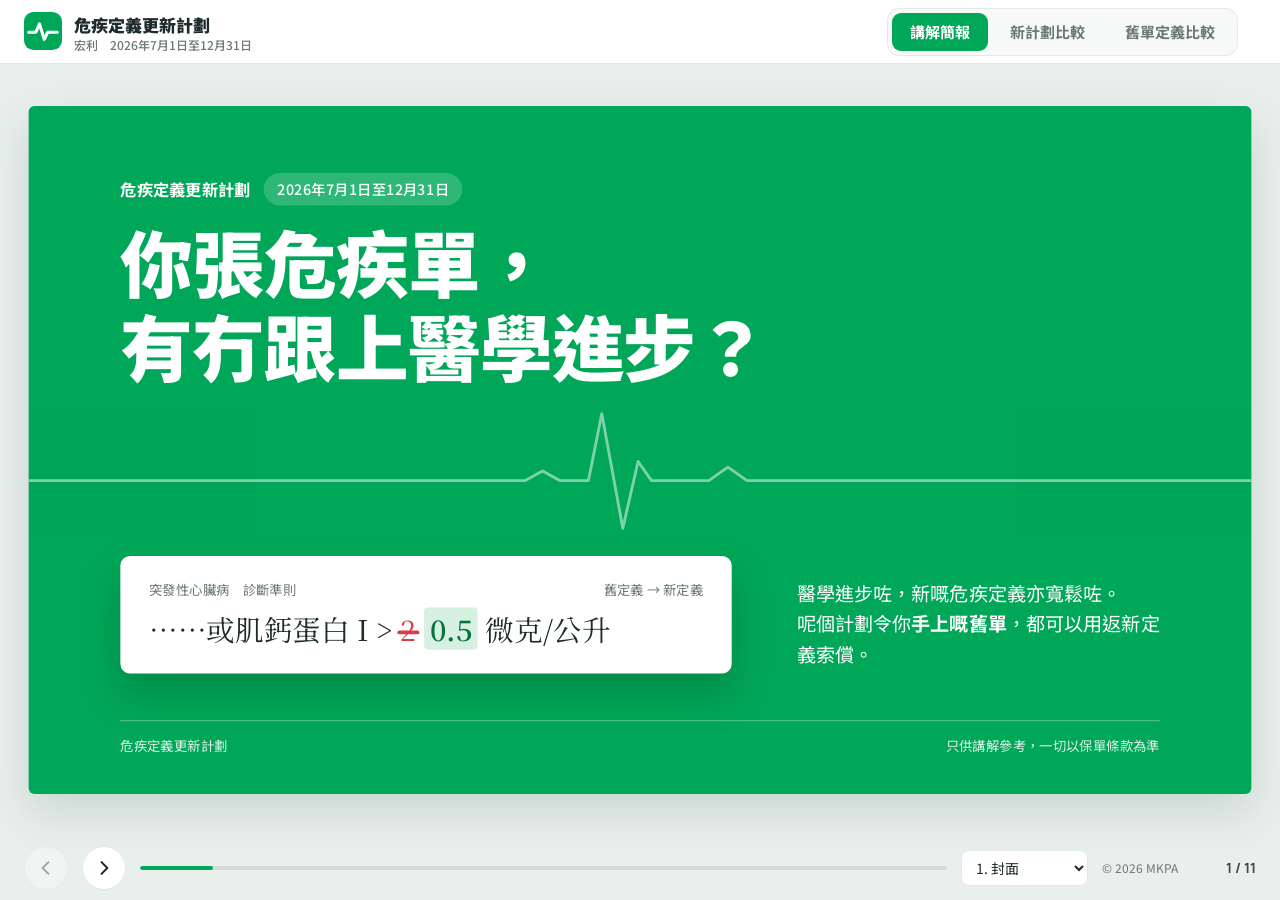
==== ci-promotion/index.html @ 14b82e64 "Add files via upload" ====
<!doctype html>
<html lang="zh-Hant-HK">
<head>
<meta charset="utf-8">
<meta name="viewport" content="width=device-width, initial-scale=1, viewport-fit=cover">
<title>危疾定義更新計劃</title>
<meta name="description" content="宏利危疾定義更新計劃：講解簡報及危疾定義對比工具">
<meta name="theme-color" content="#00A758">
<link rel="preconnect" href="https://fonts.googleapis.com">
<link rel="preconnect" href="https://fonts.gstatic.com" crossorigin>
<link href="https://fonts.googleapis.com/css2?family=Manrope:wght@500;700;800&family=Noto+Sans+TC:wght@400;500;700;900&family=Noto+Serif+TC:wght@400;600&display=swap" rel="stylesheet">
<link rel="icon" href="data:image/svg+xml,%3Csvg xmlns='http://www.w3.org/2000/svg' viewBox='0 0 32 32'%3E%3Crect width='32' height='32' rx='8' fill='%2300A758'/%3E%3Cpath d='M4 17h6l3-7 4 13 3-6h8' stroke='white' stroke-width='2.6' fill='none' stroke-linecap='round' stroke-linejoin='round'/%3E%3C/svg%3E">
<style>
:root{
  --g:#00A758;          /* Manulife green */
  --g-ink:#00753E;      /* green for small text on white (AA) */
  --g-deep:#005A30;
  --g-50:#EEF8F2; --g-100:#D6F0E1; --g-200:#AEE2C4;
  --ink:#1D2B2A; --ink-2:#3C4A49; --muted:#6B7877; --line:#E3E9E7; --surface:#F6F9F8; --white:#FFFFFF;
  --amber:#8A5B00; --amber-bg:#FFEBB5;
  --red:#D93D45; --red-bg:#FDECEC;
  --sans:"Noto Sans TC",system-ui,-apple-system,"PingFang HK","Microsoft JhengHei",sans-serif;
  --num:"Manrope","Noto Sans TC",system-ui,sans-serif;
  --serif:"Noto Serif TC","Songti TC","PMingLiU",serif;
  --bar:64px; --navh:64px;
  color-scheme:light;
}
*{box-sizing:border-box}
p,li,dd,td,th,.sm,.say,small{text-wrap:pretty}
h1,h2,h3,h4,h5,.pk-h{text-wrap:balance}
.nb{display:inline-block}
.nowrap-tail{white-space:nowrap}
html,body{margin:0;background:var(--white);color:var(--ink);font-family:var(--sans);font-size:16px;line-height:1.6;-webkit-text-size-adjust:100%}
button,select,input{font:inherit;color:inherit}
:focus-visible{outline:3px solid var(--g);outline-offset:2px}
[hidden]{display:none!important}
.num{font-family:var(--num);font-feature-settings:"tnum"}

/* ================= TOP BAR ================= */
.topbar{position:sticky;top:0;z-index:30;height:var(--bar);display:flex;align-items:center;gap:18px;padding:0 24px;background:var(--white);border-bottom:1px solid var(--line)}
.logo{display:flex;align-items:center;gap:12px;font-weight:900;font-size:17px;white-space:nowrap}
.logo svg{flex:none}
.logo small{display:block;font-weight:500;font-size:12px;color:var(--muted);line-height:1.2}
.tabs{margin-left:auto;display:flex;gap:4px;background:var(--surface);border:1px solid var(--line);border-radius:12px;padding:4px}
.tabs button{border:0;background:transparent;padding:7px 18px;border-radius:9px;cursor:pointer;font-weight:700;color:var(--muted);font-size:15px}
.tabs button[aria-selected="true"]{background:var(--g);color:#fff}
.who{font-size:13.5px;color:var(--muted);text-align:right;line-height:1.35;white-space:nowrap}
.who b{color:var(--ink);font-weight:700}

/* ================= DECK ================= */
#deck{background:#E9EFED;height:calc(100dvh - var(--bar));position:relative;overflow:hidden}
.viewport{position:absolute;left:0;right:0;top:0;bottom:var(--navh)}
.stage{position:absolute;left:50%;top:50%;width:1280px;height:720px;margin:-360px 0 0 -640px;transform:scale(var(--s,1));transform-origin:center center}
.s{position:absolute;inset:0;background:var(--white);border-radius:6px;box-shadow:0 18px 50px rgba(0,60,30,.14);overflow:hidden;opacity:0;visibility:hidden;transition:opacity .35s,visibility 0s .35s}
.s.on{opacity:1;visibility:visible;transition:opacity .35s}
.s-body{position:absolute;left:96px;right:96px;top:86px;bottom:84px}
.s::before{content:"";position:absolute;left:0;top:0;bottom:0;width:10px;background:var(--g)}
.s-sec{position:absolute;left:96px;top:44px;font-size:15px;font-weight:700;color:var(--g-ink);display:flex;align-items:center;gap:10px}
.s-sec::before{content:"";width:28px;height:3px;background:var(--g);border-radius:2px}
.s-foot{position:absolute;left:96px;right:96px;bottom:34px;display:flex;justify-content:space-between;align-items:center;font-size:13px;color:var(--muted);border-top:1px solid var(--line);padding-top:14px}
.s-foot .pg{font-family:var(--num);font-weight:700;color:var(--ink)}
.s h2{font-size:46px;line-height:1.22;font-weight:900;margin:0 0 18px;letter-spacing:-.005em}
.s .lead{font-size:21px;color:var(--ink-2);margin:0 0 28px;max-width:900px;line-height:1.65}

/* cover */
.s.cover{background:var(--g);color:#fff}
.s.cover::before{display:none}
.cover .ecg{position:absolute;left:0;right:0;top:292px;width:100%;height:160px;opacity:.9}
.cover .ecg path{fill:none;stroke:rgba(255,255,255,.55);stroke-width:3;stroke-linecap:round;stroke-linejoin:round;stroke-dasharray:2400;stroke-dashoffset:2400;animation:draw 2.4s .2s ease-out forwards}
@keyframes draw{to{stroke-dashoffset:0}}
.cover .c-top{position:absolute;left:96px;top:70px;font-size:17px;font-weight:700;display:flex;gap:14px;align-items:center}
.cover .c-top span{background:rgba(255,255,255,.18);border-radius:999px;padding:5px 14px;font-weight:500;font-size:15px}
.cover h1{position:absolute;left:96px;top:118px;margin:0;font-size:76px;line-height:1.16;font-weight:900;letter-spacing:-.01em}
.cover .clause{position:absolute;left:96px;bottom:126px;width:640px;background:#fff;color:var(--ink);border-radius:10px;padding:24px 30px;box-shadow:0 20px 40px rgba(0,50,25,.25)}
.cover .clause .lbl{font-size:14px;color:var(--muted);margin-bottom:8px;display:flex;justify-content:space-between}
.cover .clause .txt{font-family:var(--serif);font-size:30px;line-height:1.5}
.cover .c-side{position:absolute;right:96px;bottom:130px;width:380px;font-size:20px;line-height:1.6}
.cover .c-foot{position:absolute;left:96px;right:96px;bottom:40px;display:flex;justify-content:space-between;font-size:14px;color:rgba(255,255,255,.85);border-top:1px solid rgba(255,255,255,.35);padding-top:14px}
del.x{text-decoration:none;position:relative;color:var(--red)}
del.x::after{content:"";position:absolute;left:-3px;right:-3px;top:55%;height:4px;background:var(--red);border-radius:2px;transform:scaleX(0);transform-origin:left;animation:strike .5s 1.6s ease-out forwards}
ins.y{text-decoration:none;color:var(--g-ink);background:var(--g-100);border-radius:4px;padding:0 6px;font-weight:600;opacity:0;animation:fade .5s 2.1s forwards}
@keyframes strike{to{transform:scaleX(1)}} @keyframes fade{to{opacity:1}}
@media (prefers-reduced-motion:reduce){.cover .ecg path{animation:none;stroke-dashoffset:0}del.x::after{animation:none;transform:scaleX(1)}ins.y{animation:none;opacity:1}.s{transition:none}}

/* timeline */
.tl{position:relative;height:250px;margin-top:20px}
.tl .axis{position:absolute;left:0;right:0;top:150px;height:4px;background:var(--line);border-radius:2px}
.tl .span{position:absolute;top:150px;height:4px;background:linear-gradient(90deg,var(--red),var(--g));border-radius:2px}
.tl .dot{position:absolute;top:144px;width:16px;height:16px;margin-left:-8px;border-radius:50%;background:#C9D3D0;border:3px solid #fff}
.tl .dot.you{background:var(--red);width:30px;height:30px;margin-left:-15px;top:137px}
.tl .dot.now{background:var(--g);width:30px;height:30px;margin-left:-15px;top:137px}
.tl .yr{position:absolute;top:176px;transform:translateX(-50%);font-family:var(--num);font-weight:700;color:var(--muted);font-size:15px}
.tl .flag{position:absolute;bottom:118px;transform:translateX(-50%);text-align:center;white-space:nowrap}
.tl .flag b{display:block;font-size:20px}
.tl .flag span{font-size:14px;color:var(--muted)}
.tl .flag.you b{color:var(--red)} .tl .flag.now b{color:var(--g-ink)}
.gap-badge{display:inline-flex;align-items:baseline;gap:10px;background:var(--g-50);border-radius:12px;padding:16px 24px;font-size:20px}
.gap-badge b{font-family:var(--num);font-size:44px;color:var(--g-ink);line-height:1}

/* three numbers */
.trio{display:grid;grid-template-columns:repeat(3,1fr);gap:22px;margin-top:6px}
.metric{border:1px solid var(--line);border-radius:14px;padding:24px 26px;background:#fff;display:flex;flex-direction:column}
.metric .ic{width:52px;height:52px;border-radius:12px;background:var(--g-50);display:grid;place-items:center;margin-bottom:14px}
.metric h3{margin:0 0 4px;font-size:22px}
.metric .unit{font-size:14px;color:var(--muted);margin-bottom:18px}
.metric .row{display:flex;align-items:center;justify-content:space-between;padding:10px 0;border-top:1px solid var(--line)}
.metric .row span{font-size:14px;color:var(--muted)}
.metric .row b{font-family:var(--num);font-size:34px;font-weight:800}
.metric{padding:28px 30px}.metric .row{padding:16px 0}
.metric .row.old b{color:#9AA5A3;text-decoration:line-through;text-decoration-thickness:2px}
.metric .row.new b{color:var(--g-ink)}
.metric .row.new{border-top:2px solid var(--g)}
.foot-note{font-size:14px;color:var(--muted);margin-top:16px}

/* flow */
.steps{display:grid;grid-template-columns:repeat(3,1fr);gap:0;margin-top:10px;position:relative}
.step{padding:0 30px 0 0;position:relative}
.step .n{width:56px;height:56px;border-radius:50%;background:var(--g);color:#fff;display:grid;place-items:center;font-family:var(--num);font-weight:800;font-size:24px;position:relative;z-index:1}
.steps::before{content:"";position:absolute;left:28px;right:33%;top:27px;height:3px;background:var(--g-200)}
.step h3{font-size:24px;margin:22px 0 8px}
.step p{font-size:17px;color:var(--ink-2);margin:0;line-height:1.65}
.promise{margin-top:40px;display:flex;align-items:center;gap:24px;background:var(--g-50);border-radius:14px;padding:22px 28px}
.promise .pill{background:#fff;border:2px solid var(--g);border-radius:12px;padding:10px 18px;font-weight:900;font-size:20px;text-align:center}
.promise .pill small{display:block;font-weight:500;font-size:13px;color:var(--muted)}
.promise .arr{flex:1;text-align:center;font-weight:700;color:var(--g-ink)}
.promise .arr svg{display:block;width:100%;height:16px;margin-top:4px}

/* matrix */
table.mx{border-collapse:separate;border-spacing:6px;width:100%;font-size:17px}
.mx th{font-weight:700;padding:6px 10px;vertical-align:bottom;line-height:1.35}
.mx thead th{color:var(--g-ink);text-align:center;font-size:16px}
.mx thead th:first-child{text-align:left;color:var(--muted);font-weight:500;font-size:14px}
.mx tbody th{text-align:left;background:var(--surface);border-radius:8px;padding:12px 16px;font-weight:500}
.mx td{border-radius:8px;background:var(--surface);text-align:center;height:50px}
.mx td.y{background:var(--g)} .mx td.y svg{display:block;margin:auto}
.mx tr.me tbody th, .mx tr.me th{background:#fff;outline:3px solid var(--ink);font-weight:900}
.mx .me-tag{display:block;font-size:12.5px;color:var(--red);font-weight:700}

/* case */
.case{display:grid;grid-template-columns:1fr 1fr;gap:22px}
.policy{border:1px solid var(--line);border-radius:12px;overflow:hidden}
.policy .ph{display:flex;justify-content:space-between;align-items:center;padding:12px 20px;background:var(--surface);font-weight:700;font-size:16px}
.policy .ph span{font-size:13px;font-weight:500;color:var(--muted)}
.policy.new .ph{background:var(--g);color:#fff} .policy.new .ph span{color:rgba(255,255,255,.85)}
.policy .pb{padding:18px 20px;font-family:var(--serif);font-size:20px;line-height:1.7}
.policy .pv{display:flex;gap:14px;align-items:center;padding:14px 20px;border-top:1px solid var(--line);font-size:16.5px}
.badge{flex:none;width:38px;height:38px;border-radius:50%;display:grid;place-items:center;color:#fff;font-weight:900;font-size:19px}
.badge.y{background:var(--g)} .badge.n{background:var(--red)} .badge.e{background:#9AA5A3}
mark.o{background:var(--amber-bg);color:var(--amber);padding:0 3px;border-radius:3px}
mark.n{background:var(--g-100);color:var(--g-deep);padding:0 3px;border-radius:3px}

.yours{margin-top:16px;display:flex;gap:14px;align-items:flex-start;background:var(--g-50,#E8F6EE);border-left:5px solid var(--g);border-radius:10px;padding:12px 18px;font-size:16.5px;line-height:1.55;text-wrap:pretty}
.yours .tag{flex:none;background:var(--g);color:#fff;font-size:13px;font-weight:700;border-radius:999px;padding:3px 10px;margin-top:2px}
.yours[hidden]{display:none}
.case-you .takeaway{margin-top:14px}
.takeaway{margin-top:22px;display:flex;align-items:center;gap:28px;background:var(--g);color:#fff;border-radius:14px;padding:20px 30px}
.takeaway div>span{display:block;font-size:14px;opacity:.9}
.takeaway b{font-family:var(--num);font-size:34px;font-weight:800;line-height:1.2}
.takeaway p{margin:0 0 0 auto;font-size:17px;opacity:.95;white-space:nowrap;flex:none}
/* scenarios */
.sc{display:grid;grid-template-columns:repeat(3,1fr);gap:16px}
.sc .card{border:1px solid var(--line);border-radius:12px;padding:20px 22px;display:flex;flex-direction:column;gap:10px}
.sc .card.ok{border-color:var(--g-200);background:var(--g-50)}
.sc .card h4{margin:0;font-size:19px;line-height:1.4}
.sc .card p{margin:0;color:var(--ink-2);font-size:15.5px;line-height:1.6}
.sc .hd{display:flex;align-items:center;gap:10px}
.sc .hd small{font-weight:700;font-size:13px}
.sc .ok small{color:var(--g-ink)} .sc .no small{color:var(--red)} .sc .eq small{color:var(--muted)}

/* enh */
.enh{display:grid;grid-template-columns:1fr 1fr;gap:12px 28px}
.enh .it{display:flex;gap:16px;padding:14px 0;border-bottom:1px solid var(--line)}
.enh .it b{flex:none;width:130px;font-size:18px}
.enh .it span{color:var(--ink-2);font-size:16.5px;line-height:1.55}

/* notes */
.notes{display:grid;grid-template-columns:1fr 1fr;gap:16px}
.note-c{display:flex;gap:16px;border:1px solid var(--line);border-radius:12px;padding:26px 26px}
.note-c .k{flex:none;width:40px;height:40px;border-radius:10px;background:var(--g-50);color:var(--g-ink);display:grid;place-items:center;font-family:var(--num);font-weight:800;font-size:18px}
.note-c h4{margin:0 0 6px;font-size:21px}
.note-c p{margin:0;color:var(--ink-2);font-size:16.5px}

/* plan slide */
.plan-g{display:grid;grid-template-columns:1.25fr 1fr;gap:26px}
.pair{display:flex;align-items:stretch;gap:14px;margin-bottom:18px}
.pair .pc{flex:1;border:1px solid var(--line);border-radius:12px;padding:16px 18px}
.pair .pc span{font-size:13px;color:var(--muted);display:block}
.pair .pc b{font-size:19px;line-height:1.35;display:block;margin-top:2px}
.pair .pc.new{border:2px solid var(--g);background:var(--g-50)}
.pair .ar{align-self:center;color:var(--g)}
.hl-list{margin:0;padding:0;list-style:none;display:grid;gap:10px}
.hl-list li{display:flex;gap:12px;align-items:baseline;font-size:17px}
.hl-list li::before{content:"";flex:none;width:8px;height:8px;border-radius:50%;background:var(--g);transform:translateY(-3px)}
.money{background:var(--g);color:#fff;border-radius:14px;padding:24px 26px}
.money .big{font-family:var(--num);font-size:52px;font-weight:800;line-height:1.05}
.money .lbl{font-size:15px;opacity:.9}
.money .rows{margin-top:16px;display:grid;gap:8px;font-size:15.5px}
.money .rows div{display:flex;justify-content:space-between;border-top:1px solid rgba(255,255,255,.3);padding-top:8px}
.money .rows b{font-family:var(--num)}
.money.empty{background:var(--surface);color:var(--muted);display:grid;place-items:center;text-align:center;font-size:16px}
.dl{display:flex;gap:14px;margin-top:20px}
.dl div{flex:1;border:1px solid var(--line);border-radius:12px;padding:12px 16px}
.dl b{display:block;font-family:var(--num);font-size:22px}
.dl span{font-size:13.5px;color:var(--muted)}


/* ---------- phone: slides become scrolling pages ---------- */
#deck.mob .viewport{overflow-y:auto;-webkit-overflow-scrolling:touch;background:#fff}
#deck.mob .stage{position:static;width:auto;height:auto;margin:0;transform:none}
#deck.mob .s{position:relative;display:none;border-radius:0;box-shadow:none;opacity:1;visibility:visible;overflow:visible;min-height:100%}
#deck.mob .s.on{display:block}
#deck.mob .s::before{width:6px}
#deck.mob .s-sec{position:static;padding:22px 20px 0 26px;font-size:13.5px}
#deck.mob .s-body{position:static;padding:12px 20px 18px 26px}
#deck.mob .s-foot{position:static;margin:0 20px 0 26px;padding:12px 0 20px;flex-wrap:wrap;gap:6px}
#deck.mob .s h2,#deck.mob .s h2[style]{font-size:26px!important;line-height:1.3;margin-bottom:12px!important}
#deck.mob .s .lead{font-size:16px!important;margin-bottom:16px}
#deck.mob .trio,#deck.mob .steps,#deck.mob .case,#deck.mob .sc,#deck.mob .enh,#deck.mob .notes,#deck.mob .plan-g{grid-template-columns:1fr;gap:12px}
#deck.mob .steps::before{display:none}
#deck.mob .step{padding:0}
#deck.mob .step h3{font-size:19px;margin:10px 0 4px}
#deck.mob .step p,#deck.mob .metric .unit{font-size:15px}
#deck.mob .metric{padding:18px}
#deck.mob .metric .row{padding:10px 0}
#deck.mob .metric .row b{font-size:24px}
#deck.mob .promise{flex-direction:column;gap:10px;padding:16px;margin-top:18px}
#deck.mob .promise .arr{width:100%}
#deck.mob table.mx{font-size:12.5px;border-spacing:3px}
#deck.mob .mx tbody th{padding:8px}
#deck.mob .mx td{height:38px}
#deck.mob .policy .pb{font-size:17px}
#deck.mob .takeaway{flex-wrap:wrap;gap:12px;padding:16px 18px}
#deck.mob .takeaway b{font-size:24px}
#deck.mob .takeaway p{margin:0;width:100%}
#deck.mob .yours{flex-direction:column;gap:8px;padding:12px 16px;font-size:15.5px}
#deck.mob .yours .tag{align-self:flex-start}
#deck.mob .sc .card{padding:16px}
#deck.mob .enh .it b{width:104px;font-size:16px}
#deck.mob .note-c{padding:16px}
#deck.mob .tl{height:210px;margin-top:6px}
#deck.mob .tl .axis,#deck.mob .tl .span{top:120px}
#deck.mob .tl .dot{top:114px}#deck.mob .tl .dot.you,#deck.mob .tl .dot.now{top:107px}
#deck.mob .tl .yr{top:146px;font-size:11px}
#deck.mob .tl .flag{bottom:112px}#deck.mob .tl .flag b{font-size:14px}#deck.mob .tl .flag span{font-size:11px}
#deck.mob .gap-badge{font-size:16px;padding:12px 16px}#deck.mob .gap-badge b{font-size:32px}
#deck.mob .pair{flex-direction:column}#deck.mob .pair .ar{transform:rotate(90deg);align-self:center}
#deck.mob .money .big{font-size:40px}
#deck.mob .dl{flex-direction:column}
#deck.mob .s.cover{min-height:calc(100dvh - var(--bar) - var(--navh));padding:28px 22px 24px;display:none}
#deck.mob .s.cover.on{display:flex;flex-direction:column;gap:18px}
#deck.mob .cover .c-top,#deck.mob .cover h1,#deck.mob .cover .clause,#deck.mob .cover .c-side,#deck.mob .cover .c-foot{position:static;width:auto}
#deck.mob .cover .c-top{flex-wrap:wrap;font-size:15px}
#deck.mob .cover h1{font-size:38px}
#deck.mob .cover .ecg{position:relative;top:auto;height:70px;order:3}
#deck.mob .cover .clause{order:4;padding:18px}
#deck.mob .cover .clause .txt{font-size:22px}
#deck.mob .cover .c-side{order:5;font-size:16.5px}
#deck.mob .cover .c-foot{order:6;flex-direction:column;gap:4px;font-size:12.5px}

.tag.std{background:#1F4E8C;color:#fff}
.stdlist{display:grid;gap:10px}
.stdlist .sr{display:grid;grid-template-columns:120px 1fr;gap:14px;align-items:center;border-top:1px solid var(--line);padding-top:10px}
.stdlist .sv{display:grid;grid-template-columns:1fr 1fr;gap:10px}
.stdlist .so,.stdlist .sn{border-radius:10px;padding:8px 12px;font-size:14.5px;line-height:1.5}
.stdlist .so{background:var(--surface);color:var(--ink-2)}
.stdlist .sn{background:var(--g-50);color:var(--g-deep);font-weight:700}
.stdlist small{display:block;font-size:12px;color:var(--muted);font-weight:500}
.dbox .say.std{background:#EAF0F8}
@media (max-width:640px){.stdlist .sr{grid-template-columns:1fr}.stdlist .sv{grid-template-columns:1fr}}
/* slide: industry standard */
.ind{display:grid;grid-template-columns:360px 1fr;gap:26px}
.ind .qa{border-radius:14px;padding:20px 22px;background:var(--surface)}
.ind .qa + .qa{margin-top:14px}
.ind .qa .n{display:inline-grid;place-items:center;width:30px;height:30px;border-radius:50%;background:var(--g);color:#fff;font-family:var(--num);font-weight:800;margin-bottom:8px}
.ind .qa h3{margin:0 0 6px;font-size:20px;line-height:1.35}
.ind .qa p{margin:0;font-size:15.5px;color:var(--ink-2);line-height:1.6}
.ind .flow3{display:grid;gap:6px;margin-top:10px;font-size:14.5px}
.ind .flow3 div{display:flex;justify-content:space-between;background:#fff;border-radius:8px;padding:7px 12px}
.ind .flow3 b.fy{color:var(--g-ink)} .ind .flow3 b.fn{color:var(--red)}
table.stdt{width:100%;border-collapse:separate;border-spacing:0;font-size:16px;border:1px solid var(--line);border-radius:12px;overflow:hidden}
.stdt th,.stdt td{padding:10px 14px;text-align:left;border-bottom:1px solid var(--line);vertical-align:top;line-height:1.45}
.stdt thead th{background:var(--surface);font-size:13.5px;color:var(--muted)}
.stdt thead th:last-child{background:var(--g);color:#fff}
.stdt td:first-child{font-weight:900;width:100px}
.stdt td:nth-child(2){color:var(--ink-2)}
.stdt td:last-child{background:var(--g-50);color:var(--g-deep);font-weight:700}
.stdt tr:last-child td{border-bottom:0}
#deck.mob .ind{grid-template-columns:1fr;gap:14px}
#deck.mob table.stdt{font-size:13.5px}
#deck.mob .stdt th,#deck.mob .stdt td{padding:8px 9px}
#deck.mob .stdt td:first-child{width:auto}
.stdlist .sr{grid-template-columns:120px 1fr}
.xl{grid-column:1/-1;margin-top:2px}
.xl summary{cursor:pointer;font-size:14px;font-weight:700;color:var(--g-ink);padding:4px 0}
.xlc{display:grid;grid-template-columns:1fr 1fr;gap:12px;margin-top:8px}
.xlc > div{background:var(--surface);border-radius:10px;padding:12px 14px}
.xlc > div.mine{background:var(--g-50)}
.xlc h5{margin:0 0 6px;font-size:14px}
.xlc ol{margin:0;padding-left:20px;font-size:14px;line-height:1.6;color:var(--ink-2)}
.xln{font-size:13.5px;color:var(--ink-2);background:#FFF8E6;border-radius:8px;padding:8px 12px;margin:10px 0 0}
@media (max-width:640px){.xlc{grid-template-columns:1fr}}
/* modal */
.modal{position:fixed;inset:0;z-index:80;background:rgba(15,30,25,.45);display:grid;place-items:center;padding:16px}
.modal .mbox{background:#fff;border-radius:16px;max-width:860px;width:100%;max-height:86dvh;overflow:auto;padding:22px 24px;position:relative}
.modal .mx-close{position:absolute;right:14px;top:12px;width:40px;height:40px;border-radius:50%;border:1px solid var(--line);background:#fff;font-size:20px;cursor:pointer}
.modal h3{margin:0 40px 12px 0;font-size:20px}
.stdt .more{display:inline-block;margin-top:4px;border:0;background:none;color:var(--g-ink);font-weight:700;font-size:13px;padding:0;cursor:pointer;text-decoration:underline}
/* pick slide */
#pickBody .hl-list{gap:8px}#pickBody .hl-list li{font-size:16px}
#pickBody .pair{margin-bottom:14px}
.pk-dl{margin-top:14px;font-size:13.5px;opacity:.95;border-top:1px solid rgba(255,255,255,.3);padding-top:10px}
#sOld{max-width:200px}
#deck.mob #sOld{max-width:none}
.pk-h{font-size:34px!important;margin:0 0 12px!important}
.pk-ctl{display:flex;flex-wrap:wrap;gap:10px 14px;align-items:center;margin-bottom:14px;font-size:14px;color:var(--ink-2)}
.pk-ctl .pk-term{display:flex;align-items:center;gap:6px;margin-left:8px;white-space:nowrap}
.pk-sum{white-space:nowrap}
.pk-ctl label{display:flex;align-items:center;gap:8px;font-weight:700;white-space:nowrap}
#deck.mob .pk-ctl label:first-child{width:100%}
#deck.mob #sOld{flex:1;min-width:0;width:100%}
.pk-ctl select,.pk-ctl input{height:38px;border:1px solid #CFD8D5;border-radius:9px;padding:0 10px;background:#fff;font-size:15px;font-weight:500}
.pk-ctl input{width:64px}
.pk-sum{display:flex;align-items:center;gap:6px;font-weight:700}
.pk-sum button{border:1px solid #CFD8D5;background:#fff;border-radius:999px;padding:5px 12px;font-weight:700;font-family:var(--num);cursor:pointer;color:var(--ink-2)}
.pk-sum button.on{background:var(--g);border-color:var(--g);color:#fff}
.pk-grid{display:grid;grid-template-columns:repeat(3,1fr);gap:14px}
.pk-card{display:flex;flex-direction:column;align-items:flex-start;gap:6px;text-align:left;background:#fff;border:1px solid var(--line);border-radius:14px;padding:16px 18px;cursor:pointer;font:inherit;color:inherit;transition:border-color .15s,box-shadow .15s}
.pk-card:hover,.pk-card:focus-visible{border-color:var(--g);box-shadow:0 6px 18px rgba(0,90,48,.1)}
.pk-name{font-weight:900;font-size:18px;line-height:1.3}
.pk-prem{font-family:var(--num);font-weight:800;font-size:26px;color:var(--g-ink)}
.pk-prem small{font-family:var(--sans);font-size:13px;font-weight:500;color:var(--muted)}
.pk-up{font-size:13px;font-weight:700;color:var(--g-ink);background:var(--g-50);border-radius:999px;padding:2px 10px}
.pk-tags{display:flex;flex-wrap:wrap;gap:6px;margin-top:2px}
.pk-tags i{font-style:normal;font-size:13px;background:var(--surface);border-radius:6px;padding:2px 8px;color:var(--ink-2)}
.pk-tip{font-size:14px;color:var(--muted);margin:12px 0 0}
.pk-top{margin-bottom:6px}
.pk-back{border:0;background:none;color:var(--g-ink);font-weight:700;font-size:15px;cursor:pointer;padding:0}
.pk-btns{display:grid;grid-template-columns:1fr 1fr;gap:8px;margin-top:16px}
.pk-go{height:42px;border-radius:10px;border:1px solid rgba(255,255,255,.7);background:rgba(255,255,255,.12);color:#fff;font-weight:700;cursor:pointer}
.pk-go:hover{background:rgba(255,255,255,.22)}
#deck.mob .pk-grid{grid-template-columns:1fr}
#deck.mob .pk-sum{gap:4px}#deck.mob .pk-sum button{padding:4px 8px;font-size:13px}#deck.mob .pk-ctl .pk-term{margin-left:2px}#deck.mob #sTerm{width:78px;padding:0 4px}#deck.mob .pk-ctl{gap:8px 10px}
#deck.mob .pk-h{font-size:24px!important}
.pk-switch{display:flex;flex-wrap:wrap;gap:6px;align-items:center;margin:-4px 0 14px;font-size:13.5px;color:var(--ink-2);font-weight:700}
.pk-switch button{border:1px solid #CFD8D5;background:#fff;border-radius:999px;padding:5px 12px;font-weight:700;font-size:13.5px;cursor:pointer;color:var(--ink-2)}
.pk-switch button.on{background:var(--g);border-color:var(--g);color:#fff}
.pk-switch .pk-all{border-style:dashed;color:var(--g-ink)}
.most{display:inline-block;font-size:12px;font-weight:700;color:var(--g-ink);margin:0 0 6px 6px}
.ph-pick.on{background:var(--g);color:#fff}
.ph-link{display:block;margin:6px auto 0;border:0;background:none;color:var(--g-ink);font-weight:700;font-size:13px;cursor:pointer;white-space:nowrap}
.ph-pick{white-space:nowrap}
/* deck nav */
.dnav{position:absolute;left:0;right:0;bottom:0;height:var(--navh);display:flex;align-items:center;gap:14px;padding:0 24px calc(env(safe-area-inset-bottom));}
.dnav .nb{width:44px;height:44px;border-radius:50%;border:1px solid var(--line);background:#fff;cursor:pointer;display:grid;place-items:center}
.dnav .nb:disabled{opacity:.35;cursor:default}
.prog{flex:1;height:4px;background:#D3DCD9;border-radius:2px;position:relative;overflow:hidden}
.prog i{position:absolute;left:0;top:0;bottom:0;background:var(--g);border-radius:2px;transition:width .3s}
.dnav .ct{font-family:var(--num);font-weight:700;font-size:14px;color:var(--ink-2);min-width:64px;text-align:right}
.dnav select{border:1px solid var(--line);border-radius:8px;padding:6px 10px;background:#fff;font-size:14px;max-width:180px}

/* ================= PLANS ================= */
#plans .wrap{max-width:1320px}
#plans{background:var(--surface);min-height:calc(100dvh - var(--bar))}
.pin{display:grid;grid-template-columns:1.4fr .6fr .7fr .8fr 2.2fr;gap:14px;align-items:end}
.pin label,.f label{white-space:nowrap}
.chipset{display:flex;gap:6px;margin-top:8px;flex-wrap:wrap}
.chipset button{border:1px solid #CFD8D5;background:#fff;border-radius:999px;padding:4px 12px;font-size:13.5px;cursor:pointer;font-family:var(--num);font-weight:700;color:var(--ink-2)}
.chipset button.on{background:var(--g);border-color:var(--g);color:#fff}
.excl{display:flex;flex-wrap:wrap;gap:8px;margin:0 0 14px;font-size:14px;color:var(--ink-2)}
.excl span{background:#fff;border:1px dashed #C5CFCC;border-radius:10px;padding:6px 12px}
.excl b{color:var(--ink)}
.cmp-wrap{border-radius:16px;border:1px solid var(--line);background:#fff;overflow:hidden}
table.cmp{border-collapse:separate;border-spacing:0;width:100%;table-layout:fixed}
.cmp th,.cmp td{padding:12px 12px;border-bottom:1px solid var(--line);vertical-align:top;text-align:left;font-size:14.5px;line-height:1.5;overflow-wrap:anywhere}
.cmp tbody th{background:#FAFBFB;font-weight:700;color:var(--ink-2);font-size:13.5px}
.cmp thead th{background:#fff;vertical-align:bottom;border-bottom:2px solid var(--line)}
.cmp .who-cell{font-weight:900;display:block;margin-bottom:4px}
.cmp th .sm,.cmp td .sm{display:block;font-size:12.5px;color:var(--muted);font-weight:400}
.ph-name{font-size:16px;font-weight:900;line-height:1.35;margin-bottom:6px}
.ph-up{display:inline-block;font-size:12px;font-weight:700;color:var(--g-ink);background:var(--g-50);border-radius:999px;padding:2px 9px;margin-bottom:10px;line-height:1.4}
.ph-up.zero{color:var(--muted);background:var(--surface)}
.ph-prem{font-family:var(--num);font-size:24px;font-weight:800;line-height:1.1;color:var(--ink)}
.ph-prem small{display:block;font-family:var(--sans);font-size:12px;font-weight:500;color:var(--muted);margin-top:4px}
.ph-pick{margin-top:12px;min-height:40px;border-radius:9px;border:1px solid var(--g);background:#fff;color:var(--g-ink);font-weight:700;padding:0 10px;cursor:pointer;width:100%}
.ph-pick:hover{background:var(--g-50)}
th.best-col,td.best-col{background:var(--g-50)}
.cmp thead th.best-col{background:var(--g-50);box-shadow:inset 0 4px 0 var(--g)}
.crown{display:inline-block;background:var(--g);color:#fff;border-radius:999px;font-size:12px;font-weight:700;padding:2px 10px;margin-bottom:8px}
.cmp td .v{font-weight:700}
.thumb{display:inline-block;margin-left:5px;font-size:16px;line-height:1;vertical-align:-1px}
.cmp tr.grp th,.cmp tr.grp td{background:var(--surface);font-size:12.5px;font-weight:700;color:var(--muted);padding:7px 12px}
.cmp ul,.pcard ul{margin:0;padding-left:16px}
.cmp ul li,.pcard ul li{margin:2px 0}
.legend2{display:flex;gap:18px;flex-wrap:wrap;font-size:13.5px;color:var(--ink-2);margin:14px 2px 0}
.pick-row{display:flex;flex-wrap:wrap;gap:8px;align-items:center;margin:0 0 14px;font-size:14px;color:var(--ink-2)}
.pchip{display:inline-flex;align-items:center;gap:6px;border:1px solid #CFD8D5;background:#fff;border-radius:999px;padding:6px 12px;cursor:pointer;font-weight:700;font-size:14px;color:var(--muted)}
.pchip.on{border-color:var(--g);color:var(--g-ink);background:var(--g-50)}
.pchip input{width:16px;height:16px;accent-color:var(--g);margin:0}
.rank .rk{display:flex;justify-content:space-between;align-items:center;gap:12px;padding:12px 4px;border-top:1px solid var(--line);text-decoration:none;color:inherit}
.rank .rk.best{background:var(--g-50);border-radius:10px;padding:12px 10px}
.rank .rn{font-weight:700;font-size:15.5px;line-height:1.35}
.rank .rn small,.rank .rp small{display:block;font-weight:500;font-size:12.5px;color:var(--muted)}
.rank .rp{text-align:right;font-family:var(--num);font-weight:800;font-size:20px;white-space:nowrap}
.pcards{display:grid;grid-template-columns:1fr 1fr;gap:14px}
.pcard{background:#fff;border:1px solid var(--line);border-radius:16px;padding:18px;scroll-margin-top:calc(var(--bar) + 12px)}
.pcard.best{border:2px solid var(--g)}
.pcard .pc-head{border-bottom:1px solid var(--line);padding-bottom:12px;margin-bottom:6px}
.pcard dl{margin:0}
.pcard dl > div{display:grid;grid-template-columns:96px 1fr;gap:10px;padding:8px 0;border-bottom:1px solid var(--surface)}
.pcard dt{font-size:13px;color:var(--muted);font-weight:700}
.pcard dd{margin:0;font-size:14.5px;line-height:1.45}
.pcard dd small{display:block;color:var(--muted);font-size:12.5px}
@media (max-width:920px){.pin .f-sum{grid-column:span 2}}
@media (max-width:640px){#pCur{max-width:70px!important;padding:0 6px}#pTerm{max-width:86px!important;padding:0 6px}#pSum{padding:0 8px}.f.inline{gap:6px}.pcards{grid-template-columns:1fr}.pin{grid-template-columns:1fr 1fr}.pin .f:first-child{grid-column:span 2}}
@media (max-width:920px){.pin{grid-template-columns:1fr 1fr}}

.gq{display:inline-grid;place-items:center;width:18px;height:18px;border-radius:50%;background:var(--g-100);color:var(--g-ink);font-size:12px;font-weight:900;text-decoration:none;margin-left:3px;vertical-align:1px}
.gloss dl{margin:0;display:grid;grid-template-columns:1fr 1fr;gap:4px 28px}
.gloss dl>div{padding:12px 0;border-top:1px solid var(--line);scroll-margin-top:calc(var(--bar) + 16px)}
.gloss dl>div:target{background:var(--amber-bg);border-radius:8px;padding:12px}
.gloss dt{font-weight:900;margin-bottom:4px}
.gloss dd{margin:0;color:var(--ink-2);font-size:14.5px;line-height:1.7}
@media (max-width:760px){.gloss dl{grid-template-columns:1fr}}
.final-note{margin:14px 2px 0;font-size:15px;color:var(--ink);background:#FFF8E6;border-radius:10px;padding:10px 14px}
.site-foot{text-align:center;font-size:13px;color:var(--muted);padding:28px 16px 8px}
.tool-foot{max-width:1120px;margin:0 auto;padding-bottom:110px}
#tool .wrap{padding-bottom:0}
.dk-copy{font-size:12px;color:var(--muted);white-space:nowrap}
@media (max-width:560px){.dk-copy{display:none}}
/* ================= TOOL ================= */
#tool{background:var(--surface);min-height:calc(100dvh - var(--bar))}
.wrap{max-width:1120px;margin:0 auto;padding:32px 24px 120px}
.t-head h1{font-size:32px;font-weight:900;margin:0 0 4px}
.t-head p{margin:0 0 24px;color:var(--muted)}
.box{background:#fff;border:1px solid var(--line);border-radius:16px;padding:24px 26px;margin-bottom:20px}
.box > h2{font-size:20px;font-weight:900;margin:0 0 4px;display:flex;align-items:center;gap:10px}
.box > h2 .stepn{width:28px;height:28px;border-radius:50%;background:var(--g);color:#fff;font-family:var(--num);font-size:15px;display:grid;place-items:center}
.box > .sub{margin:0 0 18px;color:var(--muted);font-size:14.5px}
.grid3{display:grid;grid-template-columns:1.1fr 1.4fr 1.4fr;gap:18px}
.grid4{display:grid;grid-template-columns:repeat(4,1fr);gap:14px}
.f label{display:block;font-size:13.5px;font-weight:700;margin-bottom:6px;color:var(--ink-2)}
.f input,.f select{width:100%;height:46px;padding:0 12px;border:1px solid #CFD8D5;border-radius:10px;background:#fff;font-size:16px}
.f input:focus,.f select:focus{border-color:var(--g);outline:none;box-shadow:0 0 0 3px var(--g-100)}
.f .hint{font-size:12.5px;color:var(--muted);margin-top:5px}
.f.inline{display:flex;gap:8px}
.f.inline > div{flex:1;min-width:0}
.setup .f.inline > div:nth-child(1){flex:.8}.setup .f.inline > div:nth-child(3){flex:1.35}
.f select{padding-right:4px}
#pSum{flex:1;min-width:96px}
.vs-pick{display:grid;grid-template-columns:1fr 40px 1fr;gap:10px;align-items:end}
.vs-pick .ar{height:46px;display:grid;place-items:center;color:var(--g)}
.chk{display:flex;gap:8px;align-items:center;font-size:14.5px;margin-top:8px}
.chk input{width:18px;height:18px;accent-color:var(--g)}
details.more{margin-top:16px;border-top:1px dashed var(--line);padding-top:12px}
details.more summary{cursor:pointer;font-weight:700;font-size:14.5px;color:var(--g-ink)}
details.more .grid4{margin-top:12px}

.verdict{display:flex;gap:18px;align-items:flex-start;border-radius:16px;padding:24px 26px;margin-bottom:20px}
.verdict.ok{background:var(--g);color:#fff}
.verdict.no{background:#fff;border:2px solid var(--red)}
.verdict .vi{flex:none;width:48px;height:48px;border-radius:50%;background:#fff;display:grid;place-items:center}
.verdict.no .vi{background:var(--red-bg)}
.verdict h2{margin:0 0 6px;font-size:23px;font-weight:900}
.verdict p{margin:0;font-size:17px;line-height:1.7}
.verdict.ok p b{border-bottom:2px solid rgba(255,255,255,.6)}

.ov{display:grid;grid-template-columns:1.6fr 1fr;gap:20px}
.bar{display:flex;height:46px;border-radius:10px;overflow:hidden;margin:14px 0 12px;background:var(--surface)}
.bar div{display:flex;align-items:center;padding:0 12px;font-family:var(--num);font-weight:800;color:#fff;font-size:17px;white-space:nowrap;min-width:fit-content}
.bar .b1{background:var(--g)} .bar .b2{background:#C7D2CF;color:var(--ink)} .bar .b3{background:#8FA4C9}
.legend{display:flex;gap:18px;flex-wrap:wrap;font-size:14.5px;color:var(--ink-2)}
.legend i{display:inline-block;width:12px;height:12px;border-radius:3px;margin-right:6px;vertical-align:-1px}
.extra{border-left:1px solid var(--line);padding-left:20px}
.extra > b{font-family:var(--num);font-size:40px;font-weight:800;color:var(--ink);line-height:1.1;display:block}
.extra p{margin:4px 0 0;font-size:14.5px;color:var(--ink-2)}
.plain{background:var(--g-50);border-radius:12px;padding:16px 18px;margin-top:16px;font-size:16.5px;line-height:1.75}

.keys{display:grid;grid-template-columns:repeat(auto-fill,minmax(320px,1fr));gap:14px}
.key{border:1px solid var(--line);border-radius:14px;padding:18px 20px;background:#fff}
.key .kh{display:flex;align-items:center;gap:10px;margin-bottom:12px}
.key .kh b{font-size:17.5px}
.key .kh .tag{margin-left:auto}
.key .cmp{display:grid;grid-template-columns:1fr auto 1fr;gap:10px;align-items:center;margin-bottom:10px}
.key .cv{border-radius:10px;padding:10px 12px;text-align:center}
.key .cv small{display:block;font-size:12px;color:var(--muted);margin-bottom:2px}
.key .cv b{font-size:18px;line-height:1.35;display:block}
.key .cv.o{background:var(--surface)} .key .cv.o b{color:var(--ink-2)}
.key .cv.n{background:var(--g-50)} .key .cv.n b{color:var(--g-ink)}
.key p{margin:0;font-size:14.5px;color:var(--ink-2)}
.tag{font-size:12.5px;border-radius:999px;padding:3px 10px;white-space:nowrap;font-weight:700}
.tag.better{background:var(--g);color:#fff}
.tag.rev{background:var(--g-50);color:var(--g-ink)}
.tag.jul{background:var(--ink);color:#fff}

.howto{display:flex;gap:18px;flex-wrap:wrap;background:var(--surface);border-radius:12px;padding:12px 16px;margin-bottom:14px;font-size:14.5px;color:var(--ink-2);align-items:center}
.howto mark{font-size:13.5px}
.search{margin-left:auto;height:38px;border:1px solid #CFD8D5;border-radius:999px;padding:0 14px;min-width:200px;background:#fff}
.list{display:grid;gap:8px}
details.row{border:1px solid var(--line);border-radius:12px;background:#fff}
details.row[open]{border-color:var(--g-200);box-shadow:0 4px 18px rgba(0,90,48,.06)}
details.row summary{list-style:none;cursor:pointer;display:flex;align-items:center;gap:8px 12px;padding:14px 18px;flex-wrap:wrap}
@media (max-width:640px){details.row summary{position:relative;padding-right:42px}details.row summary .nm{flex-basis:100%}details.row summary .chev{position:absolute;right:14px;top:17px}}
details.row summary::-webkit-details-marker{display:none}
details.row summary .nm{font-weight:700;flex:1;font-size:16.5px}
details.row summary .gist{color:var(--g-ink);font-size:14px;font-weight:500}
details.row summary .chev{color:var(--muted);transition:transform .2s;flex:none}
details.row[open] summary .chev{transform:rotate(90deg)}
.dbox{padding:0 18px 18px}
.dbox .say{background:var(--g-50);border-radius:10px;padding:10px 14px;margin-bottom:12px;font-size:15px}
.dcols{display:grid;grid-template-columns:1fr 1fr;gap:14px}
.dcols h5{margin:0 0 6px;font-size:13px;color:var(--muted);font-weight:700}
.dcols .tx{font-family:var(--serif);font-size:15.5px;line-height:1.9;white-space:pre-wrap;border:1px solid var(--line);border-radius:10px;padding:14px 16px;background:#FCFDFC}
.dcols .new .tx{border-color:var(--g-200)}
.chips{display:flex;flex-wrap:wrap;gap:8px}
.chips span{background:var(--surface);border:1px solid var(--line);border-radius:999px;padding:5px 12px;font-size:14.5px}
.chips.extra-c span{background:#fff;border-style:dashed}
.box .why{font-size:14.5px;color:var(--ink-2);margin:0 0 14px}
.empty{color:var(--muted);font-size:15px;padding:8px 0}

.p-out{display:grid;grid-template-columns:repeat(4,1fr);gap:12px;margin-top:18px}
.p-out div{background:var(--surface);border-radius:12px;padding:14px 16px}
.p-out div.hi{background:var(--g);color:#fff}
.p-out span{display:block;font-size:13px;opacity:.85}
.p-out b{font-family:var(--num);font-size:24px;font-weight:800;line-height:1.3}
.coupon{margin-top:12px;font-size:14px;color:var(--ink-2)}
.fine{font-size:13px;color:var(--muted);line-height:1.7}

.actions{position:fixed;left:0;right:0;bottom:0;z-index:25;background:rgba(255,255,255,.96);backdrop-filter:blur(6px);border-top:1px solid var(--line);padding:12px 24px calc(12px + env(safe-area-inset-bottom))}
.actions .in{max-width:1120px;margin:0 auto;display:flex;gap:10px;align-items:center}
.actions .sum{font-size:14px;color:var(--ink-2);margin-right:auto;overflow:hidden;text-overflow:ellipsis;white-space:nowrap}
.btn{height:44px;border-radius:10px;padding:0 18px;font-weight:700;cursor:pointer;border:1px solid #CFD8D5;background:#fff;white-space:nowrap}
.btn.pri{background:var(--g);border-color:var(--g);color:#fff}
.btn.ghost{border-color:var(--g);color:var(--g-ink)}
.toast{position:fixed;left:50%;bottom:90px;transform:translateX(-50%);background:var(--ink);color:#fff;padding:10px 18px;border-radius:10px;font-size:15px;z-index:60}
.print-only{display:none}

@media (max-width:920px){
  .grid3{grid-template-columns:1fr}
  .grid4,.p-out{grid-template-columns:1fr 1fr}
  .ov{grid-template-columns:1fr} .extra{border-left:0;padding-left:0;border-top:1px solid var(--line);padding-top:14px}
  .dcols{grid-template-columns:1fr}
  .who{display:none}
  .actions .sum{display:none}
}
@media (max-width:560px){
  .logo span{display:none}
  .tabs button{padding:6px 8px;font-size:13px;white-space:nowrap}
  
  .actions .in{flex-wrap:nowrap;gap:6px} .btn{flex:1;padding:0 8px;font-size:14px} .lgx{display:none}
  .vs-pick{grid-template-columns:1fr}.vs-pick .ar{display:none}
  .dnav select{display:none}
}

/* ================= PRINT ================= */
@media print{
  @page{size:A4;margin:13mm}
  body{font-size:12px;background:#fff}
  .topbar,#deck,.actions,.toast,.setup,.search,.prem-box .grid4,.prem-box .sub,.prem-box .stepn{display:none!important}
  #tool{display:block!important;background:#fff}
  .wrap{padding:0;max-width:none}
  .t-head{display:none}
  .print-only{display:block}
  .phead{display:flex;justify-content:space-between;align-items:flex-end;border-bottom:3px solid var(--g);padding-bottom:10px;margin-bottom:16px}
  .phead h1{margin:0;font-size:22px} .phead p{margin:2px 0 0;color:var(--muted);font-size:12px}
  .verdict,.key,details.row,.ov,.p-out{break-inside:avoid}
  .box{border:1px solid var(--line);padding:16px 18px;margin-bottom:12px;break-inside:auto}
  .box > h2{break-after:avoid}
  .keys{grid-template-columns:1fr 1fr}
  .p-out{grid-template-columns:repeat(4,1fr)}
  body.brief .list{display:none}
  body.brief .howto{display:none}
  body.brief .print-names{display:flex}
  details.row summary .chev{display:none}
  .dcols{grid-template-columns:1fr 1fr}
  .dcols .tx{font-size:11px;line-height:1.6;padding:8px 10px}
  *{-webkit-print-color-adjust:exact;print-color-adjust:exact}
}
.print-names{display:none}
</style>
</head>
<body>
<header class="topbar">
  <div class="logo">
    <svg width="38" height="38" viewBox="0 0 32 32" aria-hidden="true"><rect width="32" height="32" rx="8" fill="#00A758"/><path d="M4 17h6l3-7 4 13 3-6h8" stroke="#fff" stroke-width="2.6" fill="none" stroke-linecap="round" stroke-linejoin="round"/></svg>
    <span>危疾定義更新計劃<small>宏利　2026年7月1日至12月31日</small></span>
  </div>
  <nav class="tabs" role="tablist" aria-label="模式">
    <button role="tab" id="tabDeck" aria-selected="true">講解簡報</button>
    <button role="tab" id="tabPlans" aria-selected="false">新計劃比較</button>
    <button role="tab" id="tabTool" aria-selected="false">舊單定義比較</button>
  </nav>
  <div class="who" id="who"></div>
</header>

<!-- ======================= DECK ======================= -->
<main id="deck">
 <div class="viewport" id="vp"><div class="stage" id="stage">

  <section class="s cover" data-t="封面">
    <svg class="ecg" viewBox="0 0 1280 160" preserveAspectRatio="none" aria-hidden="true"><path d="M0 100 H520 l18 -10 18 10 h30 l14 -70 22 120 16 -70 14 20 h60 l20 -14 20 14 H1280"/></svg>
    <div class="c-top">危疾定義更新計劃<span id="cvFor">2026年7月1日至12月31日</span></div>
    <h1>你張危疾單，<br>有冇跟上醫學進步？</h1>
    <div class="clause">
      <div class="lbl"><span>突發性心臟病　診斷準則</span><span>舊定義 → 新定義</span></div>
      <div class="txt">……或肌鈣蛋白 I &gt; <del class="x">2</del> <ins class="y">0.5</ins> 微克/公升</div>
    </div>
    <div class="c-side">醫學進步咗，新嘅危疾定義亦寬鬆咗。<br>呢個計劃令你<b>手上嘅舊單</b>，都可以用返新定義索償。</div>
    <div class="c-foot"><span class="adv"></span><span>只供講解參考，一切以保單條款為準</span></div>
  </section>

  <section class="s" data-t="定義會過時">
    <div class="s-sec">點解要講「定義」</div>
    <div class="s-body">
      <h2>危疾賠唔賠，睇嘅係<br>簽單嗰年寫落嘅定義</h2>
      <p class="lead">醫學檢測同治療一直進步，新計劃嘅定義愈來愈貼近現今臨床診斷。但舊保單嘅條文，停留喺簽單嗰一年。</p>
      <div class="tl" id="tl"></div>
      <div class="gap-badge" id="gapBadge"></div>
    </div>
    <div class="s-foot"><span class="adv"></span><span class="pg"></span></div>
  </section>

  <section class="s" data-t="三個數字">
    <div class="s-sec">分別有幾大</div>
    <div class="s-body">
      <h2>三個常見病，三個關鍵門檻</h2>
      <div class="trio" id="trio"></div>
      <div class="foot-note" id="trioNote"></div>
    </div>
    <div class="s-foot"><span class="adv"></span><span class="pg"></span></div>
  </section>

  <section class="s" data-t="點樣運作">
    <div class="s-sec">計劃點樣運作</div>
    <div class="s-body">
      <h2>買一份新計劃，舊單都用返較寬鬆嘅定義</h2>
      <div class="steps">
        <div class="step"><div class="n">1</div><h3>你已持有宏利危疾單</h3><p>即「現行計劃」，須喺新計劃簽發日或之前簽發。</p></div>
        <div class="step"><div class="n">2</div><h3>為同一受保人投保新計劃</h3><p>2026年12月31日前遞交，並於2027年3月31日或之前批核。</p></div>
        <div class="step"><div class="n">3</div><h3>索償時取較有利嘅定義</h3><p>同一種危疾，新計劃定義較寬鬆，舊單都會按新定義賠償。</p></div>
      </div>
      <div class="promise">
        <div class="pill">新計劃<small>較新、較寬鬆嘅定義</small></div>
        <div class="arr">更有利嘅危疾定義應用於<svg viewBox="0 0 300 16" preserveAspectRatio="none" aria-hidden="true"><path d="M2 8H286" stroke="#00A758" stroke-width="3"/><path d="M278 2l10 6-10 6" fill="none" stroke="#00A758" stroke-width="3"/></svg></div>
        <div class="pill">現行計劃<small>你手上嘅舊單</small></div>
      </div>
    </div>
    <div class="s-foot"><span class="adv"></span><span class="pg"></span></div>
  </section>

  <section class="s" data-t="適用計劃">
    <div class="s-sec">適用計劃</div>
    <div class="s-body">
      <h2 style="font-size:40px;margin-bottom:12px">新計劃愈新，可以升級嘅舊單愈多</h2>
      <table class="mx" id="mx"></table>
      <p class="foot-note">「其他現行計劃」包括樂享人生、樂康／樂健／樂活無憂、自在生活、悠然、心愛一家保、活耀人生、安康人生、卓越危疾、活得精彩、一世無憂、早期危疾、重病應急、現金扶危、摯無憂、守護安心、智選癌症、綽慧、綽悅、「我的智愛」及「保寶安心」。</p>
    </div>
    <div class="s-foot"><span class="adv"></span><span class="pg"></span></div>
  </section>

  <section class="s" data-t="個案">
    <div class="s-sec">真實情境</div>
    <div class="s-body">
      <h2 style="font-size:40px">湯先生一條主要冠狀動脈收窄60%，要做通波仔</h2>
      <div class="case">
        <div class="policy"><div class="ph">樂享人生危疾保<span>現行計劃</span></div>
          <div class="pb">……以治療<mark class="o">二條</mark>或以上之主要冠狀動脈縮窄（狹窄程度最少達<mark class="o">60%</mark>）……</div>
          <div class="pv"><span class="badge n">✕</span><div><b>只持有舊單：冇得賠</b><br><span style="color:var(--ink-2)">只有一條血管收窄，唔符合「二條或以上」</span></div></div></div>
        <div class="policy new"><div class="ph">宏健守護危疾入息保障<span>新計劃</span></div>
          <div class="pb">……以治療<mark class="n">一條</mark>或以上之主要冠狀動脈縮窄（狹窄程度最少達<mark class="n">50%</mark>）……</div>
          <div class="pv"><span class="badge y">✓</span><div><b>參加計劃：兩份都賠</b><br><span style="color:var(--ink-2)">舊單跟新計劃定義，連同新單一齊賠</span></div></div></div>
      </div>
      <div class="yours" id="caseYou" hidden></div>
      <div class="takeaway"><div><span>同一次通波仔　參加前</span><b>0 份賠償</b></div><svg width="40" height="24" viewBox="0 0 40 24" aria-hidden="true"><path d="M2 12h32M26 4l8 8-8 8" stroke="#fff" stroke-width="3" fill="none" stroke-linecap="round" stroke-linejoin="round"/></svg><div><span>參加後</span><b>2 份賠償</b></div><p>舊單 ＋ 新單</p></div>
    </div>
    <div class="s-foot"><span class="adv"></span><span class="pg"></span></div>
  </section>

  <section class="s" data-t="適用範圍">
    <div class="s-sec">咩情況適用</div>
    <div class="s-body">
      <h2 style="font-size:40px">六個情境，睇清楚計劃範圍</h2>
      <div class="sc">
        <div class="card ok"><div class="hd"><span class="badge y">✓</span><small>適用</small></div><h4>突發性心臟病，肌鈣蛋白 I = 1</h4><p>舊單要求 &gt;2，新計劃只要 &gt;0.5，舊單跟新定義賠。</p></div>
        <div class="card eq"><div class="hd"><span class="badge e">＝</span><small>照用舊定義</small></div><h4>舊單定義本身較寬鬆</h4><p>舊單照用自己定義，唔會因參加而變差。</p></div>
        <div class="card no"><div class="hd"><span class="badge n">✕</span><small>不適用</small></div><h4>其他早期危疾</h4><p>例如中度嚴重癱瘓。計劃只包嚴重危疾同通波仔。</p></div>
        <div class="card no"><div class="hd"><span class="badge n">✕</span><small>不適用</small></div><h4>同一份舊單第二次索償</h4><p>只適用於每份舊單嘅第一次嚴重危疾索償。</p></div>
        <div class="card no"><div class="hd"><span class="badge n">✕</span><small>不適用</small></div><h4>新計劃有個別不受保項目</h4><p>新計劃唔賠嘅情況，舊單亦唔會升級。</p></div>
        <div class="card no"><div class="hd"><span class="badge n">✕</span><small>不適用</small></div><h4>病徵喺新計劃等候期內出現</h4><p>新計劃等候期內唔賠，舊單亦唔會升級。</p></div>
      </div>
    </div>
    <div class="s-foot"><span class="adv"></span><span class="pg"></span></div>
  </section>

  <section class="s" data-t="業界標準">
    <div class="s-sec">新定義咪即係業界標準？</div>
    <div class="s-body">
      <h2 style="font-size:38px;margin-bottom:18px">業界統一咗定義，點解仲要參加？</h2>
      <div class="ind">
        <div>
          <div class="qa"><span class="n">1</span><h3>業界標準唔會改到你張舊單</h3><p>香港保險業聯會（HKFI）嘅標準定義只適用於新推出嘅產品。</p>
            <div class="flow3"><div><span>新推出嘅危疾產品</span><b class="fy">用新標準</b></div><div><span>你手上嘅舊單</span><b class="fn">照用舊條文</b></div><div><span>參加更新計劃後嘅舊單</span><b class="fy">用宏利新定義</b></div></div></div>
          <div class="qa"><span class="n">2</span><h3>宏利新定義仲寬鬆過標準</h3><p>表入面係部分例子。</p></div>
        </div>
        <table class="stdt">
          <thead><tr><th>危疾</th><th>業界標準（HKFI）</th><th>宏利新計劃</th></tr></thead>
          <tbody>
            <tr><td>心臟病</td><td>肌鈣蛋白 T &gt; 1.0</td><td>肌鈣蛋白 T &gt; 0.6</td></tr>
            <tr><td>心肌病</td><td>只限4種原發性；第4級；持續180日</td><td>任何病因；第3級或以上；冇時間要求</td></tr>
            <tr><td>中風<br><button class="more" data-xl="中風">睇清單</button></td><td>7項不保情況，包括「靜默中風」、偏頭痛、意外或感染引致嘅腦損傷</td><td>3項不保情況</td></tr>
            <tr><td>末期肺病</td><td>要驗動脈血氧，兼要靜止時呼吸困難</td><td>兩樣都唔使</td></tr>
            <tr><td>癌症<br><button class="more" data-xl="癌症">睇清單</button></td><td>15項不保情況，包括早期胃腸道間質瘤、早期神經內分泌腫瘤（類癌）</td><td>7項不保情況</td></tr>
            <tr><td>自閉症</td><td>要達第3級；年滿3歲</td><td>冇程度要求；冇年齡限制</td></tr>
          </tbody>
        </table>
      </div>
    </div>
    <div class="s-foot"><span class="adv"></span><span class="pg"></span></div>
  </section>

  <section class="s" data-t="7月優化">
    <div class="s-sec">2026年7月20日起</div>
    <div class="s-body">
      <h2 style="font-size:40px;margin-bottom:8px">新計劃再放寬多項定義，差距再拉闊</h2>
      <p class="lead" style="font-size:18px;margin-bottom:14px">適用於宏健守護、宏伴護航、活耀人生PRO、守護無間、活耀人生2系列，新舊客戶同享，毋須額外保費。</p>
      <div class="enh">
        <div class="it"><b>中風</b><span>刪除「掃描異常但冇明確臨床症狀」嘅不保項目</span></div>
        <div class="it"><b>良性腦腫瘤</b><span>唔使受損持續6個月；醫療必須嘅開顱切除手術亦保</span></div>
        <div class="it"><b>末期肺病</b><span>刪除動脈血氧及靜止時呼吸困難嘅要求</span></div>
        <div class="it"><b>末期肝病</b><span>4項臨床準則符合任何3項即可</span></div>
        <div class="it"><b>主要器官移植</b><span>部份器官移植不再列為不保</span></div>
        <div class="it"><b>職業感染HIV</b><span>報告期限由14天延長至30天</span></div>
        <div class="it"><b>完全及永久傷殘</b><span>新增15歲或以下兒童保障</span></div>
        <div class="it"><b>通波仔</b><span>唔使心電圖證明，涵蓋其他經動脈手術</span></div>
      </div>
    </div>
    <div class="s-foot"><span class="adv"></span><span class="pg"></span></div>
  </section>

  <section class="s" data-t="要留意">
    <div class="s-sec">清楚講明</div>
    <div class="s-body">
      <h2 style="font-size:40px">參加之前要知嘅幾件事</h2>
      <div class="notes">
        <div class="note-c"><div class="k">1</div><div><h4>只改善定義，唔會加病種</h4><p>舊單冇保嘅病，參加後都唔會保。</p></div></div>
        <div class="note-c"><div class="k">2</div><div><h4>只限第一次嚴重危疾及通波仔</h4><p>其他早期危疾、兒童疾病、多次賠償唔包。</p></div></div>
        <div class="note-c"><div class="k">3</div><div><h4>受新計劃條款約束</h4><p>包括新計劃嘅等候期、不保事項及個別不受保項目。</p></div></div>
        <div class="note-c"><div class="k">4</div><div><h4>新計劃要一直生效</h4><p>新計劃終止，呢個安排亦即時終止。</p></div></div>
        <div class="note-c"><div class="k">5</div><div><h4>賠償金額照舊單計</h4><p>除定義外，舊單賠償仍按舊單條款。</p></div></div>
        <div class="note-c"><div class="k">6</div><div><h4>舊單定義較好就照用</h4><p>計劃只會令定義更有利，唔會變差。</p></div></div>
      </div>
    </div>
    <div class="s-foot"><span class="adv"></span><span class="pg"></span></div>
  </section>

  <section class="s" data-t="揀新計劃">
    <div class="s-sec">揀適合你嘅新計劃</div>
    <div class="s-body" id="pickBody"></div>
    <div class="s-foot"><span class="adv"></span><span class="pg"></span></div>
  </section>

 </div></div>
 <div class="dnav">
   <button class="nb" id="prev" aria-label="上一頁"><svg width="20" height="20" viewBox="0 0 24 24"><path d="M15 5l-7 7 7 7" stroke="currentColor" stroke-width="2.4" fill="none" stroke-linecap="round" stroke-linejoin="round"/></svg></button>
   <button class="nb" id="next" aria-label="下一頁"><svg width="20" height="20" viewBox="0 0 24 24"><path d="M9 5l7 7-7 7" stroke="currentColor" stroke-width="2.4" fill="none" stroke-linecap="round" stroke-linejoin="round"/></svg></button>
   <div class="prog"><i id="progBar"></i></div>
   <select id="jump" aria-label="跳到頁面"></select>
   <span class="dk-copy">© <span class="cy"></span> MKPA</span>
   <span class="ct" id="ct"></span>
 </div>
</main>

<!-- ======================= PLANS ======================= -->
<div id="plans" hidden>
 <div class="wrap">
  <div class="t-head"><h1>新計劃比較</h1><p>輸入客戶年齡同保額，即刻睇到可以參加今次計劃嘅新計劃、每年保費同保障分別。👍 代表嗰一項較好。</p></div>
  <div class="box">
    <div class="pin">
      <div class="f"><label for="pOldSel">客戶而家持有嘅計劃</label><select id="pOldSel"></select></div>
      <div class="f"><label for="pAge">年齡</label><input id="pAge" type="number" min="0" max="65" inputmode="numeric" placeholder="40"></div>
      <div class="f"><label for="pSex">性別</label><select id="pSex"><option>男</option><option>女</option></select></div>
      <div class="f"><label for="pSmk">吸煙</label><select id="pSmk"><option>非吸煙</option><option>吸煙</option></select></div>
      <div class="f f-sum"><label for="pSum">保額及繳費年期</label>
        <div class="f inline" style="gap:6px"><select id="pCur" style="max-width:84px;flex:0 0 auto"><option value="HKD">港元</option><option value="USD">美元</option></select><input id="pSum" type="number" min="0" inputmode="decimal" placeholder="500000"><select id="pTerm" style="max-width:96px;flex:0 0 auto" aria-label="繳費年期"><option value="10">10年</option><option value="20">20年</option><option value="25">25年</option><option value="A65">至65歲</option></select></div>
        <div class="chipset" id="sumChips"></div></div>
    </div>
  </div>
  <div id="plansOut"></div>
  <p class="final-note">以上保費按保費率表計算，只供參考；<b>最終保費以建議書為準</b>。</p>
  <p class="fine" style="margin-top:6px">保費按各計劃保費率表（年繳，每1,000名義金額）計算：宏健守護及宏伴護航（HK 04/25）、活耀人生危疾保PRO（HK 07/23）、守護無間危疾保（HK 07/22）、活耀人生危疾保2系列（HK 07/20）。只計基本計劃，未計附加保障、通脹加保、保費徵費、ManulifeMOVE或其他折扣；年齡按保費率表「AGE」一欄，請用建議書上嘅投保年齡核對。月繳保費會略高於年繳÷12。保障內容摘自各計劃產品單張（2026年4月／7月版本）。一切以建議書及保單條款為準。</p>
  <footer class="site-foot">© <span class="cy"></span> Michael Koo Protection Alliance (MKPA). 版權所有。</footer>
 </div>
</div>

<!-- ======================= TOOL ======================= -->
<div id="tool" hidden>
 <div class="wrap">
  <div class="print-only phead" id="phead"></div>
  <div class="t-head"><h1>舊單定義比較</h1><p>揀你手上嘅計劃同打算投保嘅新計劃，即刻睇到參加之後有咩分別。</p></div>

  <div class="box setup">
    <h2><span class="stepn">1</span>客戶及計劃</h2>
    <p class="sub">資料只會儲存喺呢部裝置。</p>
    <div class="grid3">
      <div>
        <div class="f"><label for="client">客戶稱呼</label><input id="client" placeholder="例如：陳先生" autocomplete="off"></div>
        <div class="f inline" style="margin-top:12px">
          <div><label for="age">年齡</label><input id="age" type="number" min="0" max="80" inputmode="numeric" placeholder="40"></div>
          <div><label for="sex">性別</label><select id="sex"><option value="">－</option><option>男</option><option>女</option></select></div>
          <div><label for="smk">吸煙</label><select id="smk"><option value="">－</option><option>非吸煙</option><option>吸煙</option></select></div>
        </div>
      </div>
      <div class="vs-pick" style="grid-column:span 2">
        <div class="f"><label for="oldSel">客戶而家持有嘅計劃</label><select id="oldSel"></select><div class="hint" id="oldVer"></div></div>
        <div class="ar"><svg width="26" height="26" viewBox="0 0 24 24" aria-hidden="true"><path d="M5 12h13M13 6l6 6-6 6" stroke="currentColor" stroke-width="2.4" fill="none" stroke-linecap="round" stroke-linejoin="round"/></svg></div>
        <div class="f"><label for="newSel">打算投保嘅新計劃</label><select id="newSel"></select><div class="hint" id="newVer"></div></div>
      </div>
    </div>
    <details class="more"><summary>顧問資料（顯示喺簡報頁腳及列印）</summary>
      <div class="grid4"><div class="f"><label for="advName">顧問姓名</label><input id="advName" placeholder="例如：Michael Koo"></div><div class="f"><label for="advTel">聯絡電話</label><input id="advTel" inputmode="tel" placeholder="例如：9123 4567"></div></div>
    </details>
  </div>

  <div id="result" aria-live="polite"></div>
  <div class="box prem-box">
    <h2><span class="stepn">2</span>新計劃保費預算（可選）</h2>
    <p class="sub">請按建議書輸入，網站會幫你計每月、每日同首年實際支出，並顯示喺簡報最後一頁「你的方案」。</p>
    <div class="grid4">
      <div class="f"><label for="cur">貨幣</label><select id="cur"><option value="USD">美元 US$</option><option value="HKD">港元 HK$</option></select></div>
      <div class="f"><label for="sum">保額／名義金額</label><input id="sum" type="number" min="0" inputmode="decimal" placeholder="100000"></div>
      <div class="f"><label for="prem">年繳保費（建議書）</label><input id="prem" type="number" min="0" inputmode="decimal" placeholder="4824"></div>
      <div class="f"><label for="yrs">繳費年期</label><input id="yrs" type="number" min="1" max="100" inputmode="numeric" placeholder="25"></div>
      <div class="f"><label for="inc">客戶月入（港元，可選）</label><input id="inc" type="number" min="0" inputmode="decimal" placeholder="50000"></div>
      <div class="f"><label for="disc">首年其他折扣 %（可選）</label><input id="disc" type="number" min="0" max="100" inputmode="decimal" placeholder="0"></div>
      <div class="f" style="grid-column:span 2"><label>&nbsp;</label><label class="chk" style="font-weight:500"><input type="checkbox" id="cpn"> 客戶係特選客戶，有個人專屬保費優惠券</label><div class="hint">優惠券推廣期至2026年10月26日，扣減額按首年年度化保費自動計算。</div></div>
    </div>
    <div id="pOut"></div>
  </div>

 </div>
 <footer class="site-foot tool-foot">© <span class="cy"></span> Michael Koo Protection Alliance (MKPA). 版權所有。</footer>
 <div class="actions"><div class="in">
   <span class="sum" id="actSum"></span>
   <button class="btn pri" id="btnWa"><span class="lgx">複製</span>WhatsApp<span class="lgx">訊息</span></button>
   <button class="btn ghost" id="btnPrint">列印報告</button>
   <button class="btn" id="btnPrintFull"><span class="lgx">列印</span>連條文</button>
 </div></div>
</div>
<div class="toast" id="toast" hidden></div>
<div class="modal" id="modal" hidden role="dialog" aria-modal="true"><div class="mbox"><button class="mx-close" id="mClose" aria-label="關閉">✕</button><div id="mBody"></div></div></div>

<script src="data.js"></script>
<script src="dmp.js"></script>
<script src="rates.js"></script>
<script>
(function(){
"use strict";
const D=window.CI_DATA, $=s=>document.querySelector(s), $$=s=>[...document.querySelectorAll(s)];
const plan=id=>D.plans.find(p=>p.id===id);
const esc=s=>String(s).replace(/[&<>"]/g,c=>({'&':'&amp;','<':'&lt;','>':'&gt;','"':'&quot;'}[c]));
const store={get(k,d){try{const v=localStorage.getItem('cidr2_'+k);return v===null?d:v;}catch(e){return d;}},set(k,v){try{localStorage.setItem('cidr2_'+k,v);}catch(e){}}};
const short=n=>n.replace(/（.*?）/g,'');

/* ---------- eligibility (單張 MKTPP119C) ---------- */
const NEW_IDS=['IG','IS','MBCPRO','MPC','MBC2'];
const TIER_NEW={IG:'IG',IS:'IG',MBCPRO:'PRO',MPC:'MPC',MBC2:'MBC2'};
const ALLOWED={IG:['PRO','MPC','MPCBS','MBC2','OTHER'],PRO:['MPC','MPCBS','MBC2','OTHER'],MPC:['MBC2','OTHER'],MBC2:['OTHER']};
function eligible(nid,oid){
  const o=plan(oid);
  if(nid===oid||(nid==='MPC'&&oid==='MPCBS')) return {ok:false,why:'新計劃同現行計劃屬同一系列，唔可以升級自己。'};
  if(ALLOWED[TIER_NEW[nid]].includes(o.tier)) return {ok:true};
  const alt=NEW_IDS.filter(id=>id!==nid&&ALLOWED[TIER_NEW[id]].includes(o.tier)).map(id=>short(plan(id).name));
  return {ok:false,why:`${short(plan(nid).name)}唔可以升級${short(o.name)}，因為佢哋嘅定義屬同一代或者較舊。`+(alt.length?`可以改揀：${alt.join('、')}。`:'')};
}
const yearOf=p=>{const m=p.ver.match(/(\d{4})\)?\s*$/)||p.ver.match(/\/(\d{4})/);return m?+m[1]:null;};

/* ---------- compare ---------- */
const norm=s=>s.replace(/\s+/g,'');
const loose=s=>s.replace(/\(([a-z]|[ivx]+)\)|\b([a-z]|[ivx]+)[).]/gi,'').replace(/[\s ()（）；;。.,，、:：「」『』\-–—•·]/g,'').replace(/以及/g,'及').replace(/所有|任何/g,'');
function status(oi,ni){
  if(ni<0) return null;
  if(oi===-1) return 'none';
  if(oi===-2) return 'eng';
  const a=D.texts[oi],b=D.texts[ni];
  if(norm(a)===norm(b)) return 'same';
  const r=diff(a,b); if(!/<mark /.test(r.o+r.n)) return 'same';
  return 'diff';
}
/* 條文對比：用 dmp.js 入面嘅 ClauseDiff（逐句對齊，再標示改咗嘅詞語） */
const cleanTx=s=>window.ClauseDiff?ClauseDiff.cleanTx(s):s;
const DIFFC=new Map();
function diff(a,b){const k=a+'\u0000'+b;if(DIFFC.has(k))return DIFFC.get(k);const r=window.ClauseDiff?ClauseDiff.clauseDiff(a,b):{o:esc(a),n:esc(b)};DIFFC.set(k,r);return r;}

/* ---------- key improvements (plain language) ---------- */
const ciIdx=name=>D.cis.findIndex(c=>c.name.startsWith(name));
const KEYS=[
 {ci:'突發性心臟病',t:'突發性心臟病',g:t=>{const m=t.match(/肌鈣蛋白\s*I\s*>\s*([\d.]+)/);return m?'肌鈣蛋白 I > '+m[1]:null;},say:'驗血指標門檻降低，較輕微嘅心肌梗塞都可以符合。'},
 {ci:'中風',t:'中風',g:t=>{const w=(t.match(/最少(四|六)個星期/)||[])[1];return w?(/嚴重及永久/.test(t)?'嚴重及永久受損，'+w+'個星期後核實':'神經功能受損，'+w+'個星期後核實'):null;},say:'唔再要求「嚴重及永久」受損，核實時間亦縮短。'},
 {ci:'中風',t:'中風：掃描異常',g:t=>/沒有明確相關的臨床症狀/.test(t)?'冇明顯症狀不保':'已刪除此不保項目',say:'掃描見到中風但症狀唔明顯，都唔再自動排除。'},
 {ci:'因冠狀動脈疾病進行血管成形術',t:'通波仔',g:t=>{const v=(t.match(/以治療(一|二)條/)||[])[1],p=(t.match(/最少達\s*(\d+)%/)||[])[1];return v&&p?`${v}條血管收窄 ${p}%`:null;},say:'一條主要冠狀動脈收窄50%，做通波仔已經可以索償。'},
 {ci:'因冠狀動脈疾病進行血管成形術',t:'通波仔：額外證明',g:t=>{const e=/心電圖/.test(t),s=/限制體能活動/.test(t);return e&&s?'要心電圖＋活動受限':e?'要心電圖證明':'唔使額外證明';},say:'唔使再證明心電圖變化或者日常活動受限。'},
 {ci:'良性腦腫瘤',t:'良性腦腫瘤',g:t=>/連續六個月/.test(t)?'神經受損持續6個月':/開顱手術/.test(t)?'開顱切除或神經受損':null,say:'唔使等6個月；醫療必須嘅開顱切除手術亦可以索償。'},
 {ci:'末期肝病',t:'末期肝病',g:t=>/至少三項/.test(t)?'4項準則任何3項':/黃疸病、水腹及腦病/.test(t)?'黃疸、腹水、腦病要齊':null,say:'4項準則係永久性黃疸、食道及胃靜脈曲張、腹水、腦病，符合任何3項就得；舊定義要黃疸、腹水、腦病3樣同時出現。'},
 {ci:'末期肺病',t:'末期肺病',g:t=>/PaO2|分氧壓/.test(t)?'要驗動脈血氧及呼吸困難':'肺功能＋長期氧氣治療',say:'唔使做入侵性血氧檢查。'},
 {ci:'完全及永久傷殘',t:'完全及永久傷殘',g:t=>/15歲或以下/.test(t)?'15歲或以下都保':/16歲前/.test(t)?'16歲前不保':null,say:'新增兒童保障。'},
];

/* ---------- HKFI 業界標準對比（資料：2026年8月危疾工作坊） ---------- */
const XL_NOTE={中風:'即係業界標準唔保、但宏利新定義冇列做不保嘅情況包括：因意外、感染或血管炎等引致嘅腦損傷、冇明顯症狀嘅「靜默中風」、原有腦部病變內出血、偏頭痛引起嘅症狀，以及腦白質病變。',癌症:'業界標準額外列明唔保嘅，包括早期胃腸道間質瘤（GIST）、早期胸腺腫瘤、可用根除幽門螺旋桿菌治療嘅胃MALT淋巴瘤、早期神經內分泌腫瘤（包括類癌）等；宏利冇將呢啲列做不保，但仍然要符合癌症定義先賠，詳情以保單條款為準。'};
const HK_LIST={中風:["短暫性腦缺血發作或延長性可逆性缺血性神經功能缺損", "因意外或創傷、感染、血管炎或炎症性疾病所引致的腦損傷", "影響眼睛、視神經或前庭系統的血管疾病", "影像檢查中發現的無症狀「靜默中風」", "預先存在的腦部病變內出血", "偏頭痛引起的腦部症狀", "腦白質病變（Leukoaraiosis）導致的腦影像異常"],癌症:["任何被組織病理學分類為癌前病變、非侵襲性癌或原位癌的腫瘤", "所有級別的異型增生、鱗狀上皮內病變及上皮內腫瘤（例如子宮頸 CIN 1–3、前列腺 PIN 1–3、外陰 VIN 1–3）", "任何被分類為邊界性惡性或潛在低度惡性的腫瘤", "任何第一期或更低期的甲狀腺癌", "任何 T1N0M0 或更低期的前列腺癌", "任何 Tis 或 Ta 的膀胱腫瘤", "無淋巴結或遠端轉移證據、第二期或以上惡性黑色素瘤以外的皮膚癌（包括原發性皮膚淋巴瘤及蕈樣肉芽腫）", "任何低於 RAI 第三期的慢性淋巴性白血病", "任何第一期或 1A 期或更低期的胃腸道間質瘤（GIST）", "任何第一期或更低期的胸腺上皮腫瘤", "可透過幽門螺旋桿菌根除治療的胃黏膜相關淋巴組織淋巴瘤（MALT lymphoma）", "任何第一期或更低期的神經內分泌腫瘤（包括類癌）", "所有腦下垂體腫瘤（轉移性或腦下垂體癌除外）", "任何在 HIV 感染存在下的腫瘤", "任何不需定期輸血、化療、標靶治療、骨髓或造血幹細胞移植或其他重大介入性治療的骨髓惡性腫瘤"]};
function exclItems(t){const part=(t.split(/定義不包括下列各項：|定義不包括下列各項:|定義不包括：/)[1]||'');return part.split(/\([a-z]\)/).map(s=>s.replace(/[；;。\s]*(及|以及)?[；;。\s]*$/,'').trim()).filter(Boolean);}
const STD=[
 {ci:'癌症',t:'癌症',std:'15項不保情況',mine:t=>{const n=((t.split('定義不包括')[1]||'').match(/\([a-z]\)/g)||[]).length;return n&&n<15?`${n}項不保情況`:null;}},
 {ci:'突發性心臟病',t:'突發性心臟病',std:'肌鈣蛋白 T > 1.0；要有典型缺血性胸痛',mine:t=>{const m=t.match(/肌鈣蛋白\s*T\s*>\s*([\d.]+)/);return m&&+m[1]<1?`肌鈣蛋白 T > ${m[1]}；有胸痛病歷即可`:null;}},
 {ci:'中風',t:'中風',std:'7項不保情況，包括冇明顯症狀嘅「靜默中風」',mine:t=>/沒有明確相關的臨床症狀/.test(t)?null:'3項不保情況，靜默中風唔再排除'},
 {ci:'心肌病',t:'心肌病',std:'只限4種原發性心肌病；要達第4級；持續最少180日',mine:t=>/任何病因/.test(t)&&/第三級/.test(t)?'任何病因；第3級或以上；冇持續時間要求':null},
 {ci:'末期肺病',t:'末期肺病',std:'要驗動脈血氧（PaO2 ≤ 55mmHg），兼要靜止時呼吸困難',mine:t=>/PaO2|分氧壓/.test(t)?null:'兩樣都唔使'},
 {ci:'末期肝病',t:'末期肝病',std:'4項準則符合3項；須腸胃科或肝病科專科醫生診斷',mine:t=>/至少三項/.test(t)?'4項準則符合3項；冇指定專科':null},
];
function stdBetter(n){const out=[];for(const s of STD){const i=ciIdx(s.ci);if(i<0)continue;const ni=n.cells[i];if(ni<0)continue;const v=s.mine(D.texts[ni]);if(v)out.push({...s,i,v,hk:HK_LIST[s.ci]||null,my:HK_LIST[s.ci]?exclItems(D.texts[ni]):null});}return out;}
function keyImps(o,n){
  const out=[];
  for(const k of KEYS){const i=ciIdx(k.ci);if(i<0)continue;const oi=o.cells[i],ni=n.cells[i];if(oi<0||ni<0)continue;
    const a=k.g(D.texts[oi]),b=k.g(D.texts[ni]);if(a&&b&&a!==b)out.push({...k,i,a,b});}
  return out;
}

/* ---------- premium ---------- */
const COUPON_END=new Date('2026-10-26T23:59:59+08:00');
const CPN={HKD:[[200000,20000],[50000,5000],[25000,2500],[15000,1300],[6000,500]],USD:[[25000,2500],[6250,625],[3125,312.5],[1875,162.5],[750,62.5]]};
const fx=(v,c)=>(c==='USD'?'US$':'HK$')+Number(v).toLocaleString('en-US',{maximumFractionDigits:v<1000?2:0,minimumFractionDigits:0});
function premium(){
  const c=$('#cur').value,p=+$('#prem').value||0,y=+$('#yrs').value||0,inc=+$('#inc').value||0,d=Math.min(+$('#disc').value||0,100),s=+$('#sum').value||0;
  if(!p) return null;
  let cp=0; const live=new Date()<=COUPON_END;
  if($('#cpn').checked&&live){const r=CPN[c].find(([t])=>p>=t);cp=r?r[1]:0;}
  const hk=c==='USD'?p*7.8:p;
  return {c,p,y,s,month:p/12,day:p/365,pct:inc?hk/12/inc*100:null,disc:d,cp,first:p*(1-d/100)-cp,total:y?p*y:null,live,cpnOn:$('#cpn').checked};
}
function renderPremium(){
  const r=premium(),el=$('#pOut');
  if(!r){el.innerHTML='';return;}
  el.innerHTML=`<div class="p-out">
    <div class="hi"><span>每月平均</span><b>${fx(r.month,r.c)}</b></div>
    <div><span>每日約</span><b>${fx(r.day,r.c)}</b></div>
    <div><span>${r.pct!==null?'佔月入':'年繳保費'}</span><b>${r.pct!==null?r.pct.toFixed(1)+'%':fx(r.p,r.c)}</b></div>
    <div><span>首年實際支出</span><b>${fx(r.first,r.c)}</b></div></div>
    <p class="coupon">${r.cpnOn?(r.live?(r.cp?`保費優惠券可扣減首期保費 <b>${fx(r.cp,r.c)}</b>。`:'年繳保費未達優惠券最低要求，冇扣減。'):'保費優惠券推廣期已於2026年10月26日結束，冇計扣減。'):''}${r.disc?` 已計首年折扣 ${r.disc}%。`:''}${r.total?` 總保費約 ${fx(r.total,r.c)}（${r.y}年，未計折扣）。`:''}${r.c==='USD'&&r.pct!==null?' 以1美元＝7.8港元計。':''}</p>
    <p class="fine">以建議書為準。優惠券只適用於特選客戶，請先喺ManuTouch確認；保費徵費按扣減前保費計算。</p>`;
}

/* ---------- selects & state ---------- */
const oldSel=$('#oldSel'),newSel=$('#newSel');
const groups=[['宏利較新系列',['MBCPRO','MPC','MPCBS','MBC2']],['其他現行計劃',D.plans.filter(p=>p.tier==='OTHER').map(p=>p.id)]];
oldSel.innerHTML=groups.map(([g,ids])=>`<optgroup label="${g}">${ids.map(id=>`<option value="${id}">${esc(plan(id).name)}</option>`).join('')}</optgroup>`).join('');
newSel.innerHTML=NEW_IDS.map(id=>`<option value="${id}">${esc(plan(id).name)}</option>`).join('');
const FIELDS=['client','age','sex','smk','advName','advTel','cur','sum','prem','yrs','inc','disc'];
FIELDS.forEach(f=>{const v=store.get(f,null);if(v!==null)$('#'+f).value=v;});
$('#cpn').checked=store.get('cpn','0')==='1';
oldSel.value=store.get('old','MTC')||'MTC'; if(!oldSel.value) oldSel.value='MTC';
newSel.value=store.get('new','IG')||'IG'; if(!newSel.value) newSel.value='IG';
let query='';

function ctx(){
  const o=plan(oldSel.value),n=plan(newSel.value),el=eligible(n.id,o.id);
  const rows=D.cis.map((c,i)=>({c,i,st:status(o.cells[i],n.cells[i])})).filter(r=>r.st);
  const keys=keyImps(o,n), keySet=new Set(keys.map(k=>k.i)), std=stdBetter(n), stdSet=new Set(std.map(s=>s.i));
  const by=s=>rows.filter(r=>r.st===s);
  return {o,n,el,rows,keys,keySet,std,stdSet,diffR:by('diff'),sameR:by('same'),noneR:by('none'),engR:by('eng'),
    name:$('#client').value.trim(),adv:$('#advName').value.trim(),tel:$('#advTel').value.trim()};
}

function render(){
  syncPrem();
  FIELDS.forEach(f=>store.set(f,$('#'+f).value)); store.set('cpn',$('#cpn').checked?'1':'0');
  store.set('old',oldSel.value); store.set('new',newSel.value);
  const C=ctx(),{o,n,el}=C;
  $('#oldVer').textContent='條款版本 '+o.ver; if(store.get('spick','')==='MBC2P'&&n.id==='MBC2')$('#newVer').dataset.plus='1'; $('#newVer').textContent='條款版本 '+n.ver+(n.enh?'，已包括2026年7月優化':'');
  const advLine=C.adv?`顧問　${C.adv}${C.tel?'　'+C.tel:''}`:'危疾定義更新計劃';
  $('#who').innerHTML=C.name?`為 <b>${esc(C.name)}</b> 準備<br>${esc(C.adv||'')}`:esc(C.adv||'');
  $$('.adv').forEach(e=>e.textContent=advLine);
  $('#cvFor').textContent=C.name?`為 ${C.name} 準備`:'2026年7月1日至12月31日';
  renderPremium(); renderSlides(C); renderResult(C);
  $('#actSum').textContent=`${short(o.name)} → ${short(n.name)}`;
}

function personLine(){const a=$('#age').value,s=$('#sex').value,k=$('#smk').value;return [a?a+'歲':'',s,k].filter(Boolean).join('・');}

function renderResult(C){
  const {o,n,el,rows,keys,keySet,diffR,sameR,noneR,engR,name}=C;
  const who=name||'客戶';
  const today=new Date().toLocaleDateString('zh-HK',{year:'numeric',month:'long',day:'numeric'});
  $('#phead').innerHTML=`<div><h1>危疾定義更新計劃：保單比較${name?'　'+esc(name):''}</h1><p>${esc(short(o.name))}（${esc(o.ver)}）→ ${esc(short(n.name))}（${esc(n.ver)}）${personLine()?'　'+esc(personLine()):''}</p></div><p>${C.adv?esc(C.adv)+(C.tel?'　'+esc(C.tel):'')+'<br>':''}${today}</p>`;
  let h='';
  // verdict
  if(el.ok){
    h+=`<div class="verdict ok"><div class="vi"><svg width="26" height="26" viewBox="0 0 24 24"><path d="M5 12.5l4.5 4.5L19 7.5" stroke="#00A758" stroke-width="3" fill="none" stroke-linecap="round" stroke-linejoin="round"/></svg></div><div><h2>符合資格</h2><p>只要喺2026年12月31日前為同一受保人投保<b>${esc(short(n.name))}</b>，${esc(who)}手上嘅<b>${esc(short(o.name))}</b>日後索償時，就可以同新計劃嘅定義比較，用較有利嗰個。</p></div></div>`;
  } else {
    h+=`<div class="verdict no"><div class="vi"><svg width="24" height="24" viewBox="0 0 24 24"><path d="M6 6l12 12M18 6L6 18" stroke="#D93D45" stroke-width="3" stroke-linecap="round"/></svg></div><div><h2>呢個組合唔適用</h2><p>${esc(el.why)}</p></div></div>`;
  }
  // overview
  const covered=diffR.length+sameR.length+engR.length, tot=covered||1;
  let plain;
  if(engR.length&&!diffR.length&&!sameR.length) plain=`${esc(short(o.name))}只有英文保單條款，未能逐字比較。佢保障嘅 <b>${engR.length}</b> 種危疾，參加後都會同新計劃定義比較，索償時取較有利者。下面列出新計劃嘅中文定義作參考。`;
  else if(diffR.length===0) plain=`兩份計劃嘅危疾定義<b>已經一樣</b>，所以呢個計劃對${esc(short(o.name))}嘅定義幫助有限。新計劃本身嘅保障，可以按需要另外考慮。`;
  else plain=`${esc(short(o.name))}保障 <b>${covered}</b> 種嚴重危疾／通波仔。參加計劃後，其中 <b>${diffR.length}</b> 種嘅條文同新計劃唔同，索償時會用較有利嗰個；${sameR.length?`另外 ${sameR.length} 種兩邊定義一樣，冇影響。`:''}`;
  h+=`<div class="box"><h2>一眼睇晒</h2>
   <div class="ov"><div>
     <div class="bar" role="img" aria-label="現行計劃保障嘅危疾分佈">${diffR.length?`<div class="b1" style="flex:${diffR.length}">${diffR.length}</div>`:''}${sameR.length?`<div class="b2" style="flex:${sameR.length}">${sameR.length}</div>`:''}${engR.length?`<div class="b3" style="flex:${engR.length}">${engR.length}</div>`:''}</div>
     <div class="legend">${diffR.length?`<span><i style="background:var(--g)"></i>條文有分別，參加後受惠</span>`:''}${sameR.length?`<span><i style="background:#C7D2CF"></i>定義一樣</span>`:''}${engR.length?`<span><i style="background:#8FA4C9"></i>只有英文條款</span>`:''}</div>
   </div>
   <div class="extra"><b>${noneR.length}</b><p>種危疾新計劃有保、但你張舊單冇保。參加後<b>唔會</b>加落舊單，不過新計劃本身會保。</p></div></div>
   <div class="plain">${plain}</div></div>`;
  // keys
  if(keys.length&&el.ok){
    h+=`<div class="box"><h2>新定義較寬鬆嘅重點</h2><p class="sub">最常見、最易講明嘅門檻變化</p><div class="keys">${keys.map(k=>`<div class="key"><div class="kh"><b>${k.t}</b><span class="tag better">較寬鬆</span></div><div class="cmp"><div class="cv o"><small>你張舊單</small><b>${esc(k.a)}</b></div><svg width="22" height="22" viewBox="0 0 24 24" aria-hidden="true"><path d="M5 12h13M13 6l6 6-6 6" stroke="#00A758" stroke-width="2.4" fill="none" stroke-linecap="round" stroke-linejoin="round"/></svg><div class="cv n"><small>新計劃定義</small><b>${esc(k.b)}</b></div></div><p>${k.say}</p></div>`).join('')}</div></div>`;
  }
  // industry standard
  if(C.std.length&&el.ok){
    h+=`<div class="box"><h2>仲寬鬆過業界標準</h2><p class="sub">香港保險業聯會（HKFI）訂立咗危疾標準定義，只適用於新推出嘅產品，<b>唔會改到你手上嘅舊單</b>。${esc(short(n.name))}以下定義仲寬鬆過業界標準，參加計劃後舊單都用得到。</p><div class="stdlist">${C.std.map(s=>`<div class="sr"><b>${s.t}</b><div class="sv"><span class="so"><small>業界標準</small>${esc(s.std)}</span><span class="sn"><small>${esc(short(n.name))}</small>${esc(s.v)}</span></div>${s.hk?`<details class="xl"><summary>睇清楚兩邊嘅不保情況</summary><div class="xlc"><div><h5>業界標準：${s.hk.length}項唔保</h5><ol>${s.hk.map(x=>`<li>${esc(x)}</li>`).join('')}</ol></div><div class="mine"><h5>${esc(short(n.name))}：${s.my.length}項唔保</h5><ol>${s.my.map(x=>`<li>${esc(x)}</li>`).join('')}</ol></div></div>${XL_NOTE[s.ci]?`<p class="xln">${XL_NOTE[s.ci]}</p>`:''}</details>`:''}</div>`).join('')}</div></div>`;
  }
  // diff list
  if(diffR.length){
    h+=`<div class="box"><h2>條文有分別嘅危疾（${diffR.length}）</h2><p class="sub">撳入去睇兩份計劃嘅條文。索償時會用較有利嗰個。</p>
     <div class="howto"><span><mark class="o">黃色</mark> 舊單有、但新計劃已改寫或刪除嘅字眼</span><span><mark class="n">綠色</mark> 新計劃新增或改寫嘅字眼</span><input class="search" id="q" placeholder="搜尋危疾名稱" value="${esc(query)}" aria-label="搜尋危疾名稱"></div>
     <div class="list" id="list"></div>
     <div class="print-names chips">${diffR.map(r=>`<span>${esc(r.c.name)}</span>`).join('')}</div></div>`;
  }
  if(sameR.length) h+=`<div class="box"><h2>定義一樣嘅危疾（${sameR.length}）</h2><p class="why">兩份計劃寫法相同（或者只係標點、排版唔同），參加與否冇分別。</p><div class="chips">${sameR.map(r=>`<span>${esc(r.c.name)}</span>`).join('')}</div></div>`;
  if(engR.length) h+=`<div class="box"><h2>只有英文條款嘅危疾（${engR.length}）</h2><p class="why">呢份計劃冇中文保單條款。參加後一樣會同新計劃定義比較，詳細請參考英文條款。</p><div class="chips">${engR.map(r=>`<span>${esc(r.c.name)}</span>`).join('')}</div></div>`;
  if(noneR.length) h+=`<div class="box"><h2>新計劃有、舊單冇嘅危疾（${noneR.length}）</h2><p class="why">呢個計劃只會改善舊單<b>本身已保</b>嘅病嘅定義，唔會新增病種。以下呢啲病，只有新計劃會保。</p><div class="chips extra-c">${noneR.map(r=>`<span>${esc(r.c.name)}</span>`).join('')}</div></div>`;
  h+=`<p class="fine">只比較嚴重危疾及「因冠狀動脈疾病進行血管成形術」（即計劃適用範圍）。資料來源：危疾定義更新計劃單張（MKTPP119C 07/2026）、ManuTouch危疾定義比較表、IFP NewsFlash（2026年7月14日）。本頁只供講解參考，一切以保單條款為準。</p>`;
  $('#result').innerHTML=h;
  if(diffR.length){ renderList(C); const q=$('#q'); q.oninput=()=>{query=q.value;renderList(C);}; }
}
function renderList(C){
  const {diffR,keySet,keys,n}=C, q=query.trim();
  const sel=diffR.filter(r=>!q||r.c.name.includes(q)).sort((a,b)=>(keySet.has(b.i)-keySet.has(a.i)));
  const L=$('#list');
  if(!sel.length){L.innerHTML=`<div class="empty">搵唔到「${esc(q)}」，試吓其他字眼，例如「心臟」或「癌」。</div>`;return;}
  L.innerHTML=sel.map(r=>{const k=keys.find(k=>k.i===r.i);return `<details class="row" data-i="${r.i}"><summary><span class="nm">${esc(r.c.name)}</span>${k?`<span class="gist">${esc(k.a)} → ${esc(k.b)}</span><span class="tag better">較寬鬆</span>`:'<span class="tag rev">條文有分別</span>'}${C.stdSet.has(r.i)?'<span class="tag std">優於業界標準</span>':''}${r.c.enh&&n.enh?'<span class="tag jul">7月優化</span>':''}<svg class="chev" width="18" height="18" viewBox="0 0 24 24"><path d="M9 5l7 7-7 7" stroke="currentColor" stroke-width="2.4" fill="none" stroke-linecap="round"/></svg></summary><div class="dbox"></div></details>`;}).join('');
  $$('#list details').forEach(d=>d.addEventListener('toggle',()=>{if(d.open)fill(d,C);}));
}
function fill(d,C){
  const box=d.querySelector('.dbox');if(box.dataset.done)return;box.dataset.done=1;
  const i=+d.dataset.i,{o,n,keys}=C,r=diff(D.texts[o.cells[i]],D.texts[n.cells[i]]);
  const ks=keys.filter(k=>k.i===i);
  const sd=C.std.find(s=>s.i===i);
  box.innerHTML=(ks.length?`<div class="say">${ks.map(k=>'<b>重點：</b>'+k.say).join('<br>')}</div>`:'')+(sd?`<div class="say std"><b>業界標準：</b>${esc(sd.std)}　→　<b>新計劃：</b>${esc(sd.v)}</div>`:'')+`<div class="dcols"><div><h5>你張舊單：${esc(short(o.name))}</h5><div class="tx">${r.o}</div></div><div class="new"><h5>新計劃：${esc(short(n.name))}</h5><div class="tx">${r.n}</div></div></div>`;
}

/* ---------- slides that depend on selection ---------- */
const ICON={heart:'<svg width="28" height="28" viewBox="0 0 24 24"><path d="M12 20s-7-4.4-7-10a4 4 0 0 1 7-2.6A4 4 0 0 1 19 10c0 5.6-7 10-7 10z" stroke="#00A758" stroke-width="2" fill="none" stroke-linejoin="round"/><path d="M5 11h3l1.5-2.5L12 14l1.5-3H19" stroke="#00A758" stroke-width="1.8" fill="none" stroke-linecap="round" stroke-linejoin="round"/></svg>',
 brain:'<svg width="28" height="28" viewBox="0 0 24 24"><path d="M9 4a3 3 0 0 0-3 3 3 3 0 0 0-2 5 3 3 0 0 0 2 5 3 3 0 0 0 6 1V5a3 3 0 0 0-3-1zM15 4a3 3 0 0 1 3 3 3 3 0 0 1 2 5 3 3 0 0 1-2 5 3 3 0 0 1-6 1" stroke="#00A758" stroke-width="2" fill="none" stroke-linecap="round" stroke-linejoin="round"/></svg>',
 vessel:'<svg width="28" height="28" viewBox="0 0 24 24"><path d="M3 8h18M3 16h18" stroke="#00A758" stroke-width="2" stroke-linecap="round"/><path d="M7 8c2 2.5 2 5.5 0 8M17 8c-2 2.5-2 5.5 0 8" stroke="#00A758" stroke-width="2" fill="none"/><path d="M10 12h4" stroke="#00A758" stroke-width="2" stroke-dasharray="1.5 1.5"/></svg>'};
function trioData(o,n){
  const get=(name,re,fmt)=>{const i=ciIdx(name);if(i<0)return null;const a=o.cells[i]>=0?D.texts[o.cells[i]]:null,b=n.cells[i]>=0?D.texts[n.cells[i]]:null;if(!a||!b)return null;const x=fmt(a),y=fmt(b);return x&&y&&x!==y?[x,y]:null;};
  return [
   ['heart','突發性心臟病','肌鈣蛋白 I 門檻（微克/公升）',get('突發性心臟病',null,t=>{const m=t.match(/肌鈣蛋白\s*I\s*>\s*([\d.]+)/);return m?'> '+m[1]:null;})],
   ['brain','中風','專科醫生核實所需時間',get('中風',null,t=>{const w=(t.match(/最少(四|六)個星期/)||[])[1];return w?(w==='四'?'4':'6')+' 星期':null;})],
   ['vessel','通波仔','需要治療嘅主要冠狀動脈',get('因冠狀動脈疾病進行血管成形術',null,t=>{const v=(t.match(/以治療(一|二)條/)||[])[1],p=(t.match(/最少達\s*(\d+)%/)||[])[1];return v&&p?(v==='一'?'1':'2')+' 條・'+p+'%':null;})]];
}
function angioInfo(p){
  const i=ciIdx('因冠狀動脈疾病進行血管成形術'); if(i<0||p.cells[i]<0) return null;
  const t=D.texts[p.cells[i]], v=(t.match(/以治療(一|二)條/)||[])[1], pc=(t.match(/最少達\s*(\d+)%/)||[])[1];
  if(!v||!pc) return null;
  return {two:v==='二',pc,ecg:/心電圖/.test(t),act:/限制體能活動/.test(t)};
}
function renderCaseYou(o,n){
  const box=$('#caseYou'); if(!box) return;
  const a=angioInfo(o), b=angioInfo(n), sec=box.closest('section');
  let h='';
  if(a&&b&&(a.two!==b.two||a.pc!==b.pc||(a.ecg&&!b.ecg)||(a.act&&!b.act))){
    const nm=`《${esc(short(o.name))}》`, ex=[a.ecg&&!b.ecg?'心電圖變化':'',a.act&&!b.act?'須限制體能活動':''].filter(Boolean).join('同');
    if(o.id==='MTC') h=`<b>你持有嘅${nm}，正正係湯先生嗰份計劃。</b>同樣情況下，未參加前一樣賠唔到。`;
    else if(a.two) h=`<b>你張${nm}要求同湯先生張舊單一樣：</b>要治療${a.two?'二條或以上':'一條或以上'}主要冠狀動脈、收窄最少 ${a.pc}%${ex?`，另外仲要有${ex}嘅證明`:''}。同樣情況下，未參加前一樣賠唔到。`;
    else h=`<b>你張${nm}血管要求已經係一條・${a.pc}%，</b>但仲要有${ex}嘅證明。新計劃唔使；參加後，舊單第一次索償都跟新定義。`;
  }
  box.innerHTML=h?`<span class="tag">你張單</span><div>${h}</div>`:''; box.hidden=!h;
  if(sec) sec.classList.toggle('case-you',!!h);
}
function renderSlides(C){
  const {o,n}=C;
  // timeline
  const y0=1993,y1=2028,pos=y=>((y-y0)/(y1-y0)*100).toFixed(2)+'%',oy=yearOf(o);
  let t='<div class="axis"></div>';
  if(oy) t+=`<div class="span" style="left:${pos(oy)};right:${(100-parseFloat(pos(2026.5))).toFixed(2)}%"></div>`;
  [...new Set(D.plans.map(yearOf).filter(Boolean))].forEach(y=>t+=`<div class="dot" style="left:${pos(y)}"></div>`);
  [1995,2002,2008,2017,2020,2026].forEach(y=>t+=`<div class="yr" style="left:${pos(y)}">${y}</div>`);
  if(oy) t+=`<div class="dot you" style="left:${pos(oy)}"></div><div class="flag you" style="left:${pos(Math.min(Math.max(oy,1999),2016))}"><b>${esc(short(o.name))}</b><span>條款 ${esc(o.ver)}</span></div>`;
  t+=`<div class="dot now" style="left:${pos(2026.5)}"></div><div class="flag now" style="left:${pos(2024.6)}"><b>最新定義</b><span>2026年7月</span></div>`;
  $('#tl').innerHTML=t;
  $('#gapBadge').innerHTML=oy&&2026-oy>0?`<span>${esc(short(o.name))}嘅條文已經寫咗</span><b>${2026-oy}</b><span>年</span>`:'<span>每一點代表一份宏利危疾計劃嘅條款年份</span>';
  // trio: use client's pair, fallback to example
  let td=trioData(o,n), note='';
  if(td.filter(x=>x[3]).length<2){td=trioData(plan('MTC'),plan('IG'));note='例子：樂享人生危疾保 對比 宏健守護危疾入息保障';}
  else note=`${short(o.name)} 對比 ${short(n.name)}`;
  $('#trio').innerHTML=td.map(([ic,h,u,v])=>`<div class="metric"><div class="ic">${ICON[ic]}</div><h3>${h}</h3><div class="unit">${u}</div>${v?`<div class="row old"><span>舊定義</span><b>${esc(v[0])}</b></div><div class="row new"><span>新定義</span><b>${esc(v[1])}</b></div>`:'<div class="row"><span>兩份計劃此項相同</span><b>—</b></div>'}</div>`).join('');
  $('#trioNote').textContent=note+'。完整條文請參閱保單條款。';
  // slide 6: client's own angioplasty definition (only when stricter than new plan)
  renderCaseYou(o,n);
  // matrix
  const cols=[['IG','宏健守護／<br>宏伴護航'],['PRO','活耀人生<br>危疾保PRO'],['MPC','守護無間<br>危疾保'],['MBC2','活耀人生<br>危疾保2系列']];
  const rws=[['PRO','活耀人生危疾保PRO'],['MPC','守護無間危疾保'],['MPCBS','守護無間危疾保（保寶未來）'],['MBC2','活耀人生危疾保2／（加強版）'],['OTHER','其他現行計劃']];
  const tick='<svg width="22" height="22" viewBox="0 0 24 24"><path d="M5 12.5l4.5 4.5L19 7.5" stroke="#fff" stroke-width="3" fill="none" stroke-linecap="round" stroke-linejoin="round"/></svg>';
  $('#mx').innerHTML='<thead><tr><th>現行計劃 ＼ 新計劃</th>'+cols.map(c=>`<th>${c[1]}</th>`).join('')+'</tr></thead><tbody>'+rws.map(([tr,l])=>`<tr class="${o.tier===tr?'me':''}"><th>${l}${o.tier===tr?'<span class="me-tag">你嘅計劃屬於呢一類</span>':''}</th>${cols.map(c=>ALLOWED[c[0]].includes(tr)?`<td class="y" aria-label="適用">${tick}</td>`:'<td aria-label="不適用"></td>').join('')}</tr>`).join('')+'</tbody>';
  renderPick();
}

/* ---------- WhatsApp / print ---------- */
function toast(m){const t=$('#toast');t.textContent=m;t.hidden=false;clearTimeout(toast.t);toast.t=setTimeout(()=>t.hidden=true,2200);}
$('#btnWa').onclick=async()=>{
  const C=ctx(),{o,n,el,keys,diffR,name}=C,r=premium();
  let m=`${name?name+'你好！':'你好！'}想同你分享宏利嘅「危疾定義更新計劃」。\n\n`;
  if(el.ok){
    m+=`你而家持有嘅【${short(o.name)}】，只要喺2026年12月31日前為同一受保人投保【${short(n.name)}】，舊單日後索償時，就可以用新計劃較寬鬆嘅危疾定義。\n\n`;
    if(keys.length) m+=`幾個重點：\n${keys.slice(0,4).map(k=>`✅ ${k.t}：${k.a} → ${k.b}`).join('\n')}\n\n`;
    if(diffR.length) m+=`兩份計劃合共有 ${diffR.length} 種危疾嘅條文有分別。\n\n`;
    if(C.std.length) m+=`另外，${short(n.name)}嘅危疾定義，部分仲寬鬆過香港保險業聯會嘅業界標準（例如${C.std.slice(0,2).map(s=>s.t).join('、')}）。業界標準只適用於新產品，唔會改到你手上嘅舊單，參加呢個計劃先可以令舊單受惠。\n\n`;
    if(r) m+=`新計劃保費每月平均約 ${fx(r.month,r.c)}（每日約 ${fx(r.day,r.c)}）。\n\n`;
  } else m+=`醫學進步咗，新危疾計劃嘅定義亦寬鬆咗唔少。投保指定新計劃之後，舊單索償都可以跟新定義。\n\n`;
  m+=`想約個時間同你逐項睇清楚，你邊日方便？`;
  if(C.adv) m+=`\n\n${C.adv}${C.tel?'　'+C.tel:''}`;
  try{await navigator.clipboard.writeText(m);toast('已複製，可以直接貼落WhatsApp');}
  catch(e){const ta=document.createElement('textarea');ta.value=m;document.body.appendChild(ta);ta.select();try{document.execCommand('copy');toast('已複製，可以直接貼落WhatsApp');}catch(_){toast('複製唔到，請再試一次');}ta.remove();}
};
function doPrint(full){
  if(full){query='';render();const C=ctx();$$('#list details').forEach(d=>{d.open=true;fill(d,C);});}
  document.body.classList.toggle('brief',!full);
  setTimeout(()=>window.print(),80);
}
$('#btnPrint').onclick=()=>doPrint(false);
$('#btnPrintFull').onclick=()=>doPrint(true);
[...FIELDS.map(f=>'#'+f),'#cpn'].forEach(s=>$(s).addEventListener('input',render));
[oldSel,newSel,$('#cur'),$('#sex'),$('#smk')].forEach(s=>s.addEventListener('change',render));
newSel.addEventListener('change',()=>{const cur=store.get('spick','');const id=newSel.value==='MBC2'&&cur==='MBC2P'?'MBC2P':newSel.value;setPick(id);});
['#cur','#sum','#prem','#yrs'].forEach(s=>$(s).addEventListener('input',()=>store.set('autoPrem','0')));

/* ================= PLANS (新計劃比較) ================= */
const R=window.CI_RATES||{};
const P2=[
 {tags:['首10年額外賠100%','癌症最高賠800%'],id:'IG',def:'IG',name:'宏健守護危疾入息保障',ver:'2026年4月',dis:121,sev:60,early:44,child:17,
  uw:'正常核保',uwV:0,
  earlyT:'44種，每次名義金額20%',earlyS:'總額上限80%',
  f10:'危疾加護保障 +100%',f10s:'首10年：額外賠已付嚴重危疾賠償嘅100%（早期／兒童疾病亦另加100%）',f10v:100,
  canc:'癌症確診保障＋癌症的持續治療保障',cancS:'每次最高名義金額100%，可快至每年賠，合共最高800%',cancV:800,cancGap:'每次相隔1年',cancGapV:2,
  hs:'持續守護保障＋持續治療保障',hsS:'新一次心臟病／中風，或要做複雜／大型手術，每次最高100%，合共最高400%',hsV:400,
  oth:'—',othV:0, term:'—',termV:0,
  icu:'—',icuS:'',icuV:0, life:'—',lifeV:0, tcm:'中醫癌症治療保障',tcmS:'中藥、針灸、推拿實報實銷，每次650港元，最多60次',tcmV:1,
  tot:1000,
  waiver:'嚴重危疾後豁免所有保費',waiverS:'早期危疾／兒童疾病後再豁免12個月保費',waiverV:2,
  death:'首10年：已繳保費220%或名義金額200%',deathS:'取較高者；10年後為110%／100%',deathV:3,
  mat:'已繳保費110%或名義金額100%',matS:'100歲時，取較高者',matV:2},
 {tags:['簡易核保：只答3條健康問題','專注癌症、心臟病、中風'],id:'IS',def:'IS',name:'宏伴護航危疾入息保障',ver:'2026年4月',dis:13,sev:10,early:3,child:0,
  uw:'簡易核保',uwS:'只需答3條健康問題，主要問過去2年',uwV:1,
  earlyT:'3種早期癌症，每次20%',earlyS:'原位癌、早期惡性腫瘤、早期甲狀腺癌',
  f10:'—',f10s:'',f10v:0,
  canc:'癌症確診保障＋癌症的持續治療保障',cancS:'每次最高100%，合共最高400%',cancV:400,cancGap:'每次相隔1年',cancGapV:2,
  hs:'持續守護保障＋持續治療保障',hsS:'每次最高100%，合共最高400%',hsV:400,
  oth:'—',othV:0, term:'末期癌症預支保障',termS:'末期癌症即付名義金額100%（會扣減持續治療保障上限）',termV:1,
  icu:'—',icuS:'',icuV:0, life:'—',lifeV:0, tcm:'—',tcmV:0,
  tot:500,
  waiver:'嚴重危疾後豁免所有保費',waiverS:'',waiverV:1,
  death:'已繳保費110%',deathS:'扣除已付賠償',deathV:1,
  mat:'已繳保費110%',matS:'100歲時',matV:1},
 {tags:['123種疾病，兒童保障最全','末期癌症境外治療保障'],id:'MBCPRO',def:'MBCPRO',name:'活耀人生危疾保PRO',ver:'2026年7月',dis:123,sev:60,early:44,child:19,
  uw:'正常核保',uwV:0,
  earlyT:'44種，每次名義金額20%',earlyS:'總額上限80%',
  f10:'額外賠償 +50%',f10s:'首10年嚴重危疾索償，額外賠名義金額50%',f10v:50,
  canc:'持續守護保障：癌症2次',cancS:'每次名義金額100%',cancV:200,cancGap:'癌症之間相隔3年',cancGapV:1,
  hs:'持續守護保障：心臟病／中風2次',hsS:'每次名義金額100%',hsV:200,
  oth:'—',othV:0, term:'末期癌症治療保障',termS:'境外治療／手術、非適應症或臨床試驗癌症藥物，合共最高20%',termV:1,
  icu:'級別一＋級別二',icuS:'級別一：20%｜級別二：100%',icuV:2, life:'—',lifeV:0, tcm:'—',tcmV:0,
  tot:500,
  waiver:'嚴重危疾後豁免所有保費',waiverS:'另有父母恩恤保費豁免：保單持有人（父母）身故，豁免至子女25歲',waiverV:2,
  death:'名義金額100%',deathS:'扣除已付賠償',deathV:2,
  mat:'名義金額100%',matS:'100歲時',matV:1},
 {tags:['癌症最多賠5次','認知障礙／柏金遜額外保障'],id:'MPC',def:'MPC',name:'守護無間危疾保',ver:'2026年7月',dis:121,sev:60,early:44,child:17,
  uw:'正常核保',uwV:0,
  earlyT:'44種，每次名義金額20%',earlyS:'總額上限80%',
  f10:'額外賠償 +50%',f10s:'首10年嚴重危疾索償，額外賠名義金額50%',f10v:50,
  canc:'持續守護保障：癌症5次',cancS:'每次名義金額100%；或改揀持續癌症現金保障選項（每月5%，最高500%）',cancV:500,cancGap:'癌症之間相隔3年',cancGapV:1,
  hs:'持續守護保障：心臟病／中風2次',hsS:'每次名義金額100%',hsV:200,
  oth:'認知障礙／柏金遜病 1次',othS:'名義金額100%',othV:1, term:'末期癌症靈活選',termS:'第3期即付75%、第4期即付100%，保單隨即終止',termV:1,
  icu:'級別一＋級別二',icuS:'級別一：20%｜級別二：100%',icuV:2, life:'生活守護保障',lifeS:'名義金額100%（16–65歲）',lifeV:1, tcm:'—',tcmV:0,
  tot:1000,
  waiver:'嚴重危疾後豁免所有保費',waiverS:'級別二深切治療後亦豁免',waiverV:1,
  death:'名義金額100%',deathS:'扣除已付賠償',deathV:2,
  mat:'名義金額100%',matS:'100歲時',matV:1},
 {tags:['生活守護保障','可揀繳費至65歲'],id:'MBC2',def:'MBC2',name:'活耀人生危疾保2',ver:'2026年7月',dis:112,sev:60,early:44,child:8,
  uw:'正常核保',uwV:0,
  earlyT:'44種，每次名義金額20%',earlyS:'總額上限80%',
  f10:'額外賠償 +50%',f10s:'首10年嚴重危疾索償，額外賠名義金額50%',f10v:50,
  canc:'持續守護保障：癌症2次',cancS:'每次名義金額100%',cancV:200,cancGap:'癌症之間相隔3年',cancGapV:1,
  hs:'持續守護保障：心臟病／中風2次',hsS:'每次名義金額100%',hsV:200,
  oth:'—',othV:0, term:'—',termV:0,
  icu:'深切治療保障（一種）',icuS:'入住深切治療部連續3日或以上：20%',icuV:1, life:'生活守護保障',lifeS:'名義金額100%（16–65歲）',lifeV:1, tcm:'—',tcmV:0,
  tot:500,
  waiver:'嚴重危疾後豁免所有保費',waiverS:'',waiverV:1,
  death:'名義金額100%',deathS:'扣除已付賠償',deathV:2,
  mat:'名義金額100%',matS:'100歲時',matV:1},
 {tags:['癌症治療加強保障','生活守護保障'],id:'MBC2P',def:'MBC2',name:'活耀人生危疾保2（加強版）',ver:'2026年7月',dis:112,sev:60,early:44,child:8,
  uw:'正常核保',uwV:0,
  earlyT:'44種，每次名義金額20%',earlyS:'總額上限80%',
  f10:'額外賠償 +50%',f10s:'首10年嚴重危疾索償，額外賠名義金額50%',f10v:50,
  canc:'持續守護保障：癌症2次＋癌症治療加強保障',cancS:'持續守護每次100%；仲做緊癌症治療，每次再賠30%（最多6次），癌症保障合共最高480%',cancV:380,cancGap:'癌症之間相隔3年',cancGapV:1,
  hs:'持續守護保障：心臟病／中風2次',hsS:'每次名義金額100%',hsV:200,
  oth:'—',othV:0, term:'—',termV:0,
  icu:'深切治療保障（一種）',icuS:'入住深切治療部連續3日或以上：20%',icuV:1, life:'生活守護保障',lifeS:'名義金額100%（16–65歲）',lifeV:1, tcm:'—',tcmV:0,
  tot:500,
  waiver:'嚴重危疾後豁免所有保費',waiverS:'',waiverV:1,
  death:'名義金額100%',deathS:'扣除已付賠償',deathV:2,
  mat:'名義金額100%',matS:'100歲時',matV:1},
];
const GLOSS=[
 ['g-sa','名義金額','即保額。下面嘅百分比，例如「20%」「100%」，都係以名義金額計。例如保額100萬，20%＝20萬。'],
 ['g-up','舊單定義升級','參加今次計劃後，客戶張舊單有幾多種危疾可以用返新計劃較寬鬆嘅定義索償（只計嚴重危疾及通波仔）。'],
 ['g-f10','危疾加護保障／首10年額外賠償','宏健守護叫「危疾加護保障」：首10個保單年度內確診，除咗正常賠償，再多賠一筆相等於已付賠償嘅100%。其他計劃係首10年嚴重危疾索償，額外賠名義金額50%。'],
 ['g-canc','持續守護保障','第一次嚴重危疾賠咗之後，保單唔會完，之後再患癌症（新確診、復發、擴散或持續）、心臟病或中風，仲可以再賠，每次名義金額100%，保障至85歲。癌症之間一般要相隔3年，其他相隔1年。'],
 ['g-cont','癌症的持續治療保障（宏健守護、宏伴護航）','癌症賠咗之後，如果仲要接受積極治療（例如化療、電療、標靶藥）或晚期護理，可以再申請賠償，每次相隔1年，即係最快每年賠一次。'],
 ['g-boost','癌症治療加強保障（活耀人生2加強版）','每次因癌症獲賠後，如果喺確診後第2年同第3年內仲患癌並接受積極治療或晚期護理，每年各再賠名義金額30%。每次癌症索償最多2次，總共最多6次。'],
 ['g-cash','持續癌症現金保障選項（守護無間）','首次癌症賠償後，可以揀唔要「癌症持續守護」，改為只要仍在接受積極治療或晚期護理，每月收名義金額5%，最高500%。'],
 ['g-term','末期癌症相關保障','宏伴護航「末期癌症預支保障」：確診末期癌症即預支100%。守護無間「末期癌症靈活選」：第3期即付75%、第4期即付100%，但保單隨即終止。活耀人生PRO「末期癌症治療保障」：末期癌症去境外治療、做境外手術，或用非適應症／臨床試驗癌症藥物，最高賠名義金額20%。'],
 ['g-icu','深切治療保障','唔使係指定危疾都賠，只要因病或受傷入深切治療部（ICU）。<br>• <b>級別一</b>（守護無間、活耀人生PRO）：同一醫院ICU連續住3日或以上，賠名義金額20%。<br>• <b>級別二</b>（守護無間、活耀人生PRO）：較嚴重。ICU連續住5日或以上，同時用侵入性維生支持（例如呼吸機），並且做咗複雜手術，賠名義金額100%（扣除已付賠償），之後豁免保費。<br>• 活耀人生2／2加強版：只有一種，ICU連續住3日或以上，賠20%。'],
 ['g-life','生活守護保障','16至65歲期間，因傷殘連續180日無法自己完成6項日常生活活動中嘅2項（例如洗澡、穿衣、進食），額外賠名義金額100%。'],
 ['g-uw','簡易核保','宏伴護航只需回答3條健康問題，主要集中過去2年健康狀況，適合有少少病歷、擔心正常核保唔批嘅客戶。'],
 ['g-tot','總保障上限','首次嚴重危疾加上所有多次賠償，理論上最多可以賠到名義金額嘅幾多倍。'],
];
const nameHTML=n=>esc(n).replace(/(危疾)/,'<span class="nb">$1').replace(/(（)/,'</span><span class="nb">$1')+(/危疾/.test(n)?'</span>':'');
/* 只按保費率表計（保費率 × 保額 ÷ 1,000），最終保費以建議書為準。 */
const POLICY_FEE={HKD:0,USD:0};
const TERM_LBL={'10':'10年','20':'20年','25':'25年','A65':'至65歲'};
function annualPrem(p,cur,term,age,sex,smk,sum){
  const t=R[p.id]&&R[p.id][cur]&&R[p.id][cur][term]; if(!t) return {err:`冇${TERM_LBL[term]}繳費選項`};
  if(age<t.min||age>t.max) return {err:`${TERM_LBL[term]}繳費只接受 ${t.max} 歲或以下投保`};
  const row=t.r[age-t.min]; if(!row) return {err:'冇呢個年齡嘅保費率'};
  const idx=(sex==='女'?2:0)+(smk==='吸煙'?0:1);
  const fee=POLICY_FEE[cur]||0;
  return {rate:row[idx],fee,annual:row[idx]*sum/1000+fee};
}
const pOld=$('#pOldSel'); pOld.innerHTML=oldSel.innerHTML;
const SUMS={HKD:[[100000,'10萬'],[500000,'50萬'],[1000000,'100萬']],USD:[[12500,'US$1.25萬'],[62500,'US$6.25萬'],[125000,'US$12.5萬']]};
function sumChips(){const c=$('#pCur').value,v=+$('#pSum').value;$('#sumChips').innerHTML=SUMS[c].map(([x,l])=>`<button type="button" data-v="${x}" class="${v===x?'on':''}">${l}</button>`).join('');
  $$('#sumChips button').forEach(b=>b.onclick=()=>{$('#pSum').value=b.dataset.v;renderPlans();});}
function loadPlanInputs(){
  pOld.value=oldSel.value; $('#pAge').value=$('#age').value||store.get('pAge','40'); $('#pSex').value=$('#sex').value||'男'; $('#pSmk').value=$('#smk').value||'非吸煙';
  $('#pCur').value=store.get('pCur','HKD'); $('#pSum').value=store.get('pSum','500000'); $('#pTerm').value=store.get('pTerm','25');
}
let hidden=new Set((store.get('pHide','')||'').split(',').filter(Boolean));
function renderPlans(){
  oldSel.value=pOld.value; $('#age').value=$('#pAge').value; $('#sex').value=$('#pSex').value; $('#smk').value=$('#pSmk').value;
  ['pAge','pCur','pSum','pTerm'].forEach(k=>store.set(k,$('#'+k).value)); render(); sumChips();
  const cur=$('#pCur').value,sum=+$('#pSum').value||0,age=parseInt($('#pAge').value,10),term=$('#pTerm').value,sex=$('#pSex').value,smk=$('#pSmk').value,o=plan(pOld.value);
  const out=$('#plansOut');
  if(isNaN(age)){out.innerHTML='<div class="empty box">輸入客戶年齡，就會顯示可以揀嘅計劃同保費。</div>';return;}
  const minSum=cur==='HKD'?100000:12500, all=[],bad=[];
  P2.forEach(p=>{
    const el=eligible(p.def,o.id);
    if(!el.ok){bad.push([p,'唔可以升級'+short(o.name)]);return;}
    const pr=annualPrem(p,cur,term,age,sex,smk,sum);
    if(pr.err){bad.push([p,pr.err]);return;}
    const n=plan(p.def), up=D.cis.filter((c,i)=>status(o.cells[i],n.cells[i])==='diff').length;
    all.push({...p,pr,up});
  });
  let h='';
  if(sum&&sum<minSum) h+=`<div class="verdict no" style="margin-bottom:14px"><div><h2>保額低於最低要求</h2><p>各計劃最低名義金額為100,000港元／12,500美元。</p></div></div>`;
  if(bad.length) h+=`<div class="excl"><b style="align-self:center">唔適用：</b>${bad.map(([p,w])=>`<span><b>${esc(short(p.name))}</b>　${esc(w)}</span>`).join('')}</div>`;
  if(!all.length){out.innerHTML=h+'<div class="box empty">冇計劃符合呢啲條件，試吓改繳費年期或者年齡。</div>';return;}
  // which plans to compare
  h+=`<div class="pick-row"><span>比較：</span>${all.map(x=>`<label class="pchip${hidden.has(x.id)?'':' on'}"><input type="checkbox" data-tog="${x.id}" ${hidden.has(x.id)?'':'checked'}>${esc(({IG:'宏健守護',IS:'宏伴護航',MBCPRO:'活耀人生PRO',MPC:'守護無間',MBC2:'活耀人生2',MBC2P:'活耀人生2加強版'})[x.id])}</label>`).join('')}</div>`;
  let ok=all.filter(x=>!hidden.has(x.id)); if(!ok.length) ok=all;
  const best=(key,dir)=>{if(ok.length<2)return new Set();const vals=ok.map(key);const b=dir==='min'?Math.min(...vals):Math.max(...vals);if(vals.every(v=>v===b))return new Set();return new Set(ok.filter(x=>key(x)===b).map(x=>x.id));};
  const T={prem:best(x=>x.pr.annual,'min'),up:best(x=>x.up,'max'),dis:best(x=>x.dis,'max'),child:best(x=>x.child,'max'),early:best(x=>x.early,'max'),f10:best(x=>x.f10v,'max'),tot:best(x=>x.tot,'max'),canc:best(x=>x.cancV,'max'),gap:best(x=>x.cancGapV,'max'),hs:best(x=>x.hsV,'max'),oth:best(x=>x.othV,'max'),icu:best(x=>x.icuV,'max'),life:best(x=>x.lifeV,'max'),waiver:best(x=>x.waiverV,'max'),death:best(x=>x.deathV,'max'),uw:best(x=>x.uwV,'max')};
  const score={};ok.forEach(x=>score[x.id]=Object.values(T).filter(s=>s.has(x.id)).length);
  const top=Math.max(...Object.values(score)); const topIds=ok.filter(x=>score[x.id]===top&&top>0).map(x=>x.id);
  const yrs=term==='A65'?Math.max(65-age,1):+term;
  const th=(set,id)=>set&&set.has(id)?'<span class="thumb" title="呢項較好">👍</span>':'';
  const ageMax=x=>{const t=R[x.id]&&R[x.id][cur]&&R[x.id][cur][term];return t?t.max:'—';};
  const ROWS=[
    ['保費'],
    ['每年保費',x=>[fx(x.pr.annual,cur),x.pr.fee?`保費率 ${x.pr.rate.toFixed(2)}／千 ＋ 固定 ${fx(x.pr.fee,cur)}`:`每月約 ${fx(x.pr.annual/12,cur)}`],T.prem],
    ['總保費（約）',x=>[fx(x.pr.annual*yrs,cur),`${yrs}年，投保時保費率保證不變`],null],
    ['舊單定義升級',x=>[x.up?`${x.up} 項`:'—',x.up?'舊單可用新定義索償':'兩份定義已一致'],T.up,'g-up'],
    ['投保及核保'],
    ['投保年齡',x=>[`15日至${ageMax(x)}歲`,`${TERM_LBL[term]}繳費`],null],
    ['繳費年期選擇',x=>[x.id.startsWith('MBC2')?'10／20／25年／至65歲':'10／20／25年',''],null],
    ['核保',x=>[x.uw,x.uwS||''],T.uw,'g-uw'],
    ['保障範圍'],
    ['涵蓋危疾',x=>[`${x.dis} 種`,`嚴重${x.sev}・早期${x.early}・兒童${x.child}`],T.dis],
    ['嚴重危疾',x=>[`${x.sev}種，名義金額100%`,'保障至100歲'],null,'g-sa'],
    ['早期危疾',x=>[x.earlyT,x.earlyS],T.early],
    ['兒童疾病',x=>[x.child?`${x.child} 種，每次最高20%`:'—',x.child?'16歲前投保，保至18歲':''],T.child],
    ['首10年額外賠償',x=>[x.f10,x.f10s],T.f10,'g-f10'],
    ['總保障上限',x=>[`名義金額 ${x.tot.toLocaleString()}%`,''],T.tot,'g-tot'],
    ['多次賠償（首次賠償後，至85歲）'],
    ['癌症',x=>[x.canc,x.cancS],T.canc,'g-canc'],
    ['癌症索償相隔',x=>[x.cancGap,''],T.gap],
    ['心臟病／中風',x=>[x.hs,x.hsS],T.hs,'g-canc'],
    ['認知障礙／柏金遜',x=>[x.oth,x.othS||''],T.oth],
    ['末期癌症',x=>[x.term,x.termS||''],null,'g-term'],
    ['其他保障'],
    ['深切治療（ICU）',x=>[x.icu,x.icuS||''],T.icu,'g-icu'],
    ['生活守護保障',x=>[x.life,x.lifeS||''],T.life,'g-life'],
    ['中醫治療',x=>[x.tcm,x.tcmS||''],null],
    ['保費豁免',x=>[x.waiver,x.waiverS||''],T.waiver],
    ['身故賠償',x=>[x.death,x.deathS],T.death],
    ['期滿利益',x=>[x.mat,x.matS],null],
  ];
  const lbl=r=>`${r[0]}${r[3]?` <a class="gq" href="#${r[3]}" aria-label="${r[0]}解釋">?</a>`:''}`;
  const pickBtn=x=>x.id===store.get('spick','')?`<button class="ph-pick on" data-pick="${x.id}" title="再撳一次去舊單定義比較">✓ 已揀</button><button class="ph-link" data-go2="tool">睇條文對比 ›</button>`:`<button class="ph-pick" data-pick="${x.id}">揀呢個方案</button>`;
  const head=x=>`${x.id===store.get('spick','')?'<span class="crown">✓ 客人揀咗</span>':''}${topIds.includes(x.id)?`<span class="most">👍 最多（${score[x.id]}項）</span>`:''}<div class="ph-name">${nameHTML(x.name)}</div><span class="ph-up${x.up?'':' zero'}">${x.up?`改善舊單 ${x.up} 項定義`:'舊單定義已一致'}</span><div class="ph-prem">${fx(x.pr.annual,cur)}<small>每年・每月約 ${fx(x.pr.annual/12,cur)}</small></div>`;
  const W=$('#plans .wrap').clientWidth||window.innerWidth;
  const tableMode = W>=960 || (W>=700&&ok.length<=3);
  if(tableMode){
    const pickId=store.get('spick','');const cls=id=>id===pickId?' class="best-col"':'';
    h+=`<div class="cmp-wrap"><table class="cmp"><colgroup><col style="width:${W>=1100?132:112}px">${ok.map(()=>'<col>').join('')}</colgroup><thead><tr><th><span class="who-cell">${esc(age)}歲・${esc(sex)}<br>${esc(smk)}</span><span class="sm">保額 ${fx(sum,cur)}<br>繳費 ${TERM_LBL[term]}</span></th>${ok.map(x=>`<th${cls(x.id)}>${head(x)}${pickBtn(x)}</th>`).join('')}</tr></thead><tbody>`;
    ROWS.filter(r=>r.length===1||ok.some(x=>r[1](x)[0]!=='—')).forEach(r=>{
      if(r.length===1){h+=`<tr class="grp"><th>${r[0]}</th>${ok.map(x=>`<td${cls(x.id)}></td>`).join('')}</tr>`;return;}
      h+=`<tr><th scope="row">${lbl(r)}</th>${ok.map(x=>{const [v,s]=r[1](x);return `<td${cls(x.id)}><span class="v">${v}</span>${th(r[2],x.id)}${s?`<span class="sm">${s}</span>`:''}</td>`;}).join('')}</tr>`;
    });
    h+=`</tbody></table></div>`;
  } else {
    // compact premium ranking + one card per plan (no sideways scrolling)
    const byPrem=[...ok].sort((a,b)=>a.pr.annual-b.pr.annual);
    h+=`<div class="rank box"><h2 style="font-size:17px;margin:0 0 4px">保費一覽</h2><p class="sub" style="margin:0 0 8px">${esc(age)}歲・${esc(sex)}・${esc(smk)}，保額 ${fx(sum,cur)}，繳費 ${TERM_LBL[term]}</p>${byPrem.map(x=>`<a class="rk${x.id===store.get('spick','')?' best':''}" href="#card-${x.id}"><span class="rn">${nameHTML(x.name)}${score[x.id]?`<small>👍 ${score[x.id]}項・改善舊單 ${x.up} 項定義</small>`:`<small>改善舊單 ${x.up} 項定義</small>`}</span><span class="rp">${fx(x.pr.annual,cur)}${th(T.prem,x.id)}<small>每月約 ${fx(x.pr.annual/12,cur)}</small></span></a>`).join('')}</div>`;
    h+=`<div class="pcards">${byPrem.map(x=>`<section class="pcard${x.id===store.get('spick','')?' best':''}" id="card-${x.id}"><div class="pc-head">${head(x)}</div><dl>${ROWS.filter(r=>r.length>1&&r[0]!=='每年保費'&&r[1](x)[0]!=='—').map(r=>{const [v,s]=r[1](x);return `<div><dt>${lbl(r)}</dt><dd><b>${v}</b>${th(r[2],x.id)}${s?`<small>${s}</small>`:''}</dd></div>`;}).join('')}</dl>${pickBtn(x)}</section>`).join('')}</div>`;
  }
  h+=`<div class="legend2"><span>👍 該項較好（並列時一齊有）</span><span><i style="display:inline-block;width:12px;height:12px;border-radius:3px;background:var(--g-50);border:1px solid var(--g-200);vertical-align:-1px;margin-right:6px"></i>綠底＝客人揀咗嘅計劃（👍最多唔代表一定最啱，要睇客戶需要同預算）</span></div>`;
  h+=`<div class="box gloss" id="gloss"><h2>名詞解釋</h2><p class="sub">用字跟產品單張。表入面標住「?」嘅項目，撳一下就會跳嚟呢度。</p><dl>${GLOSS.map(([id,t,d])=>`<div id="${id}"><dt>${t}</dt><dd>${d}</dd></div>`).join('')}</dl></div>`;
  out.innerHTML=h;
  $$('[data-tog]').forEach(c=>c.onchange=()=>{c.checked?hidden.delete(c.dataset.tog):hidden.add(c.dataset.tog);store.set('pHide',[...hidden].join(','));renderPlans();});
  $$('[data-go2]').forEach(b=>b.onclick=()=>setMode(b.dataset.go2));
  $$('[data-pick]').forEach(b=>b.onclick=()=>{
    const x=all.find(y=>y.id===b.dataset.pick); const again=store.get('spick','')===x.id;
    setPick(x.id); if(again){setMode('tool');} else {renderPlans(); toast(`已揀 ${short(x.name)}，簡報同條文對比已同步`);}
  });
}
['#pAge','#pSum'].forEach(s=>$(s).addEventListener('input',renderPlans));
['#pOldSel','#pSex','#pSmk','#pTerm'].forEach(s=>$(s).addEventListener('change',renderPlans));
/* 轉貨幣時，保額跟住換算（港元 8 : 1 美元，同快捷掣一致），唔會變成 US$500,000 */
let lastCur=null;
$('#pCur').addEventListener('focus',()=>{lastCur=$('#pCur').value;});
$('#pCur').addEventListener('change',()=>{const to=$('#pCur').value,from=lastCur||(to==='USD'?'HKD':'USD');const v=+$('#pSum').value||0;
  if(v&&from!==to){const fs=SUMS[from].map(x=>x[0]),i=fs.indexOf(v);$('#pSum').value=i>=0?SUMS[to][i][0]:Math.round(to==='USD'?v/8:v*8);}
  lastCur=to;renderPlans();});
let rzT; window.addEventListener('resize',()=>{clearTimeout(rzT);rzT=setTimeout(()=>{if(!$('#plans').hidden)renderPlans();},200);});



/* ---------- 客人揀嘅新計劃：全網站同一個 ---------- */
function setPick(id){
  const x=P2.find(p=>p.id===id); if(!x) return;
  store.set('spick',x.id); store.set('pickName',x.name); store.set('autoPrem','1'); newSel.value=x.def; render();
}
function syncPrem(){
  const id=store.get('spick',''); if(!id||store.get('autoPrem','0')!=='1') return;
  const x=P2.find(p=>p.id===id), I=pickInputs(); if(!x||isNaN(I.age)) return;
  const pr=annualPrem(x,I.cur,I.term,I.age,I.sex,I.smk,I.sum); if(pr.err) return;
  $('#cur').value=I.cur; $('#sum').value=I.sum; $('#prem').value=pr.annual.toFixed(2); $('#yrs').value=I.term==='A65'?Math.max(65-I.age,1):+I.term;
}
/* ---------- 簡報最後一頁：由客人即場揀新計劃 ---------- */
function pickInputs(){return {cur:store.get('pCur','HKD'),sum:+store.get('pSum','500000')||500000,term:store.get('pTerm','25'),age:parseInt($('#age').value,10),sex:$('#sex').value||'男',smk:$('#smk').value||'非吸煙'};}
function renderPick(){
  const box=$('#pickBody'); if(!box) return;
  const o=plan(oldSel.value), I=pickInputs(), name=$('#client').value.trim();
  const sel=store.get('spick','');
  const list=P2.map(p=>{const el=eligible(p.def,o.id);if(!el.ok)return null;const pr=isNaN(I.age)?null:annualPrem(p,I.cur,I.term,I.age,I.sex,I.smk,I.sum);if(pr&&pr.err)return null;const n=plan(p.def);const up=D.cis.filter((c,i)=>status(o.cells[i],n.cells[i])==='diff').length;return {...p,pr,up};}).filter(Boolean);
  const chosen=list.find(x=>x.id===sel);
  const oldOpts=oldSel.innerHTML;
  const ctl=`<div class="pk-ctl"><label>客戶舊單<select id="sOld">${oldOpts}</select></label><label>性別<select id="sSex"><option ${I.sex==='男'?'selected':''}>男</option><option ${I.sex==='女'?'selected':''}>女</option></select></label><label>吸煙<select id="sSmk"><option ${I.smk==='非吸煙'?'selected':''}>非吸煙</option><option ${I.smk==='吸煙'?'selected':''}>吸煙</option></select></label><label>年齡<input id="sAge" type="number" inputmode="numeric" min="0" max="65" value="${isNaN(I.age)?'':I.age}" placeholder="例如 40"></label><span class="pk-sum">保額${(I.cur==='HKD'?[[100000,'10萬'],[500000,'50萬'],[1000000,'100萬']]:[[12500,'US$1.25萬'],[62500,'US$6.25萬'],[125000,'US$12.5萬']]).map(([v,l])=>`<button type="button" data-ssum="${v}" class="${I.sum===v?'on':''}">${l}</button>`).join('')}<span class="pk-term">繳費<select id="sTerm">${['10','20','25','A65'].map(t=>`<option value="${t}" ${I.term===t?'selected':''}>${TERM_LBL[t]}</option>`).join('')}</select></span></span></div>`;
  if(!chosen){
    box.innerHTML=`<h2 class="pk-h">${name?esc(name)+'，':''}你張<span class="nb">《${esc(short(o.name))}》</span>可以配以下新計劃</h2>${ctl}
      ${list.length?`<div class="pk-grid">${list.map(x=>`<button class="pk-card" data-spick="${x.id}"><span class="pk-name">${nameHTML(x.name)}</span><span class="pk-prem">${x.pr?fx(x.pr.annual,I.cur)+'<small> / 年</small>':'<small>輸入年齡顯示保費</small>'}</span><span class="pk-up">${x.up?`改善舊單 ${x.up} 項定義`:'舊單定義已一致'}</span><span class="pk-tags">${x.tags.map(t=>`<i>${esc(t)}</i>`).join('')}</span></button>`).join('')}</div><p class="pk-tip">撳任何一個計劃，睇吓你嘅升級方案。</p>`:`<p class="pk-tip">呢個年齡或者繳費年期冇合資格計劃，試吓改繳費年期。</p>`}`;
  } else {
    const n=plan(chosen.def), keys=keyImps(o,n), std=stdBetter(n), pr=chosen.pr;
    const yrs=I.term==='A65'?Math.max(65-(I.age||0),1):+I.term;
    let cp=0; if($('#cpn').checked&&new Date()<=COUPON_END&&pr){const r=CPN[I.cur].find(([t])=>pr.annual>=t);cp=r?r[1]:0;}
    const hl=[`<b>${chosen.up}</b> 種危疾條文有分別，舊單索償時取較有利嗰個`].concat(keys.slice(0,3).map(k=>`${k.t}：${esc(k.a)} → <b>${esc(k.b)}</b>`));
    if(std.length) hl.push(`${std.slice(0,3).map(s=>s.t).join('、')}等定義仲寬鬆過業界標準`);
    box.innerHTML=`<h2 class="pk-h">${name?esc(name)+'嘅':'你嘅'}升級方案</h2>${ctl}<div class="pk-switch"><span>轉計劃：</span>${list.map(x=>`<button type="button" data-spick="${x.id}" class="${x.id===chosen.id?'on':''}">${esc(({IG:'宏健守護',IS:'宏伴護航',MBCPRO:'活耀人生PRO',MPC:'守護無間',MBC2:'活耀人生2',MBC2P:'活耀人生2加強版'})[x.id])}</button>`).join('')}<button type="button" class="pk-all" id="pkBack">睇晒全部計劃</button></div>
      <div class="plan-g"><div>
        <div class="pair"><div class="pc"><span>你手上嘅計劃</span><b>${esc(short(o.name))}</b></div><svg class="ar" width="30" height="30" viewBox="0 0 24 24" aria-hidden="true"><path d="M5 12h13M13 6l6 6-6 6" stroke="currentColor" stroke-width="2.4" fill="none" stroke-linecap="round" stroke-linejoin="round"/></svg><div class="pc new"><span>你揀嘅新計劃</span><b>${esc(chosen.name)}</b></div></div>
        <ul class="hl-list">${hl.map(x=>`<li><span>${x}</span></li>`).join('')}</ul>
      </div>
      <div class="money">${pr?`<div class="lbl">每年保費（保額 ${fx(I.sum,I.cur)}，${TERM_LBL[I.term]}）</div><div class="big">${fx(pr.annual,I.cur)}</div><div class="lbl">每月約 ${fx(pr.annual/12,I.cur)}・每日約 ${fx(pr.annual/365,I.cur)}</div><div class="rows"><div><span>總保費（約）</span><b>${fx(pr.annual*yrs,I.cur)}</b></div>${cp?`<div><span>保費優惠券扣減</span><b>－${fx(cp,I.cur)}</b></div><div><span>首年實際支出</span><b>${fx(pr.annual-cp,I.cur)}</b></div>`:''}</div>`:'<div class="lbl">輸入年齡就會顯示保費</div>'}
        <div class="pk-dl">保費按保費率表計算，最終以建議書為準<br>遞交申請限期 <b>2026年12月31日</b>・批核限期 <b>2027年3月31日</b></div><div class="pk-btns"><button class="pk-go" data-go="plans">同其他計劃比較</button><button class="pk-go" data-go="tool">逐項睇條文</button></div></div>
      </div>`;
  }
  // wire
  const sOld=$('#sOld'); if(sOld){sOld.value=o.id; sOld.onchange=()=>{oldSel.value=sOld.value;store.set('spick','');render();};}
  const sSex=$('#sSex'); if(sSex) sSex.onchange=()=>{$('#sex').value=sSex.value;render();};
  const sSmk=$('#sSmk'); if(sSmk) sSmk.onchange=()=>{$('#smk').value=sSmk.value;render();};
  const sAge=$('#sAge'); if(sAge){sAge.onchange=()=>{$('#age').value=sAge.value;render();};}
  const sTerm=$('#sTerm'); if(sTerm){sTerm.onchange=()=>{store.set('pTerm',sTerm.value);render();};}
  $$('[data-ssum]').forEach(b=>b.onclick=()=>{store.set('pSum',b.dataset.ssum);render();});
  $$('[data-spick]').forEach(b=>b.onclick=()=>{
    setPick(b.dataset.spick); if($('#deck').classList.contains('mob'))$('#vp').scrollTop=0;
  });
  const back=$('#pkBack'); if(back) back.onclick=()=>{store.set('spick','');render();};
  $$('[data-go]').forEach(b=>b.onclick=()=>setMode(b.dataset.go));
}
/* ---------- modes ---------- */
function setMode(m){
  if(!['deck','plans','tool'].includes(m)) m='deck';
  $('#deck').hidden=m!=='deck';$('#tool').hidden=m!=='tool';$('#plans').hidden=m!=='plans';
  $('#tabDeck').setAttribute('aria-selected',m==='deck');$('#tabTool').setAttribute('aria-selected',m==='tool');$('#tabPlans').setAttribute('aria-selected',m==='plans');
  store.set('mode',m);window.scrollTo(0,0);
  if(m==='deck')fit(); if(m==='plans'){loadPlanInputs();renderPlans();}
}
$('#tabDeck').onclick=()=>setMode('deck');$('#tabTool').onclick=()=>setMode('tool');$('#tabPlans').onclick=()=>setMode('plans');

/* ---------- deck ---------- */
const slides=$$('.s');let cur=0;
$('#jump').innerHTML=slides.map((s,i)=>`<option value="${i}">${i+1}. ${s.dataset.t}</option>`).join('');
slides.forEach((s,i)=>{const pg=s.querySelector('.pg');if(pg)pg.textContent=String(i+1).padStart(2,'0')+' / '+String(slides.length).padStart(2,'0');});
function fit(){const mob=window.innerWidth<700;$('#deck').classList.toggle('mob',mob);if(mob){$('#stage').style.setProperty('--s',1);return;}const vp=$('#vp');const s=Math.min(vp.clientWidth/1340,vp.clientHeight/770);$('#stage').style.setProperty('--s',Math.max(.2,s));}
window.addEventListener('resize',fit);
function go(i){
  if($('#deck').classList.contains('mob'))$('#vp').scrollTop=0;
  cur=Math.max(0,Math.min(slides.length-1,i));
  slides.forEach((s,k)=>{s.classList.toggle('on',k===cur);s.setAttribute('aria-hidden',k!==cur);});
  $('#prev').disabled=cur===0;$('#next').disabled=cur===slides.length-1;
  $('#progBar').style.width=((cur+1)/slides.length*100)+'%';$('#ct').textContent=`${cur+1} / ${slides.length}`;$('#jump').value=cur;
}
$('#prev').onclick=()=>go(cur-1);$('#next').onclick=()=>go(cur+1);$('#jump').onchange=e=>go(+e.target.value);
document.addEventListener('keydown',e=>{if(!$('#modal').hidden||$('#deck').hidden||/INPUT|SELECT|TEXTAREA/.test(document.activeElement.tagName))return;
  if(['ArrowRight','PageDown',' '].includes(e.key)){e.preventDefault();go(cur+1);} if(['ArrowLeft','PageUp'].includes(e.key)){e.preventDefault();go(cur-1);}});
let tx=null,ty=null;
$('#vp').addEventListener('touchstart',e=>{tx=e.touches[0].clientX;ty=e.touches[0].clientY;},{passive:true});
$('#vp').addEventListener('touchend',e=>{if(tx===null)return;const dx=e.changedTouches[0].clientX-tx,dy=e.changedTouches[0].clientY-ty;if(Math.abs(dx)>50&&Math.abs(dx)>Math.abs(dy)*1.4)go(cur+(dx<0?1:-1));tx=null;},{passive:true});


/* ---------- 不保情況清單（簡報用） ---------- */
function openXL(key){
  const i=ciIdx(key), my=exclItems(D.texts[plan('IG').cells[i]]), hk=HK_LIST[key];
  $('#mBody').innerHTML=`<h3>${key}：不保情況對比</h3><div class="xlc"><div><h5>業界標準（HKFI）：${hk.length}項唔保</h5><ol>${hk.map(x=>`<li>${esc(x)}</li>`).join('')}</ol></div><div class="mine"><h5>宏利新計劃（以宏健守護為例）：${my.length}項唔保</h5><ol>${my.map(x=>`<li>${esc(x)}</li>`).join('')}</ol></div></div><p class="xln">${XL_NOTE[key]}</p>`;
  $('#modal').hidden=false; $('#mClose').focus();
}
function closeXL(){$('#modal').hidden=true;}
$$('[data-xl]').forEach(b=>b.addEventListener('click',e=>{e.stopPropagation();openXL(b.dataset.xl);}));
$('#mClose').onclick=closeXL; $('#modal').addEventListener('click',e=>{if(e.target.id==='modal')closeXL();});
document.addEventListener('keydown',e=>{if(e.key==='Escape'&&!$('#modal').hidden)closeXL();});

/* ---------- 排版：避免最後一行得一兩隻字 ---------- */
(function(){
  const SEL='p,li,dd,td,h2,h3,h4,.sm,.say,.pk-tags i,.lead,.foot-note,.sub,.why';
  const CJK=/[　-鿿＀-￯]/;
  function fix(el){
    if(el.dataset.nw) return; el.dataset.nw='1';
    const w=document.createTreeWalker(el,NodeFilter.SHOW_TEXT,null);let last=null,n;
    while((n=w.nextNode())){if(n.nodeValue.trim())last=n;}
    if(!last||last.parentElement.closest('.nowrap-tail,mark,ins,del,button,select,option')) return;
    const t=last.nodeValue.replace(/\s+$/,''); if(t.length<6||!CJK.test(t.slice(-1))) return;
    const k=t.length-4; const span=document.createElement('span'); span.className='nowrap-tail'; span.textContent=t.slice(k);
    last.nodeValue=t.slice(0,k); last.parentNode.insertBefore(span,last.nextSibling);
  }
  function run(root){(root.matches&&root.matches(SEL)?[root]:[]).concat([...(root.querySelectorAll?root.querySelectorAll(SEL):[])]).forEach(fix);}
  let q=null; const mo=new MutationObserver(ms=>{if(q)return;q=requestAnimationFrame(()=>{q=null;run(document.body);});});
  run(document.body); mo.observe(document.body,{childList:true,subtree:true});
})();
$$('.cy').forEach(e=>e.textContent=new Date().getFullYear());
render();go(0);setMode(store.get('mode','deck'));fit();
})();
</script>
</body>
</html>
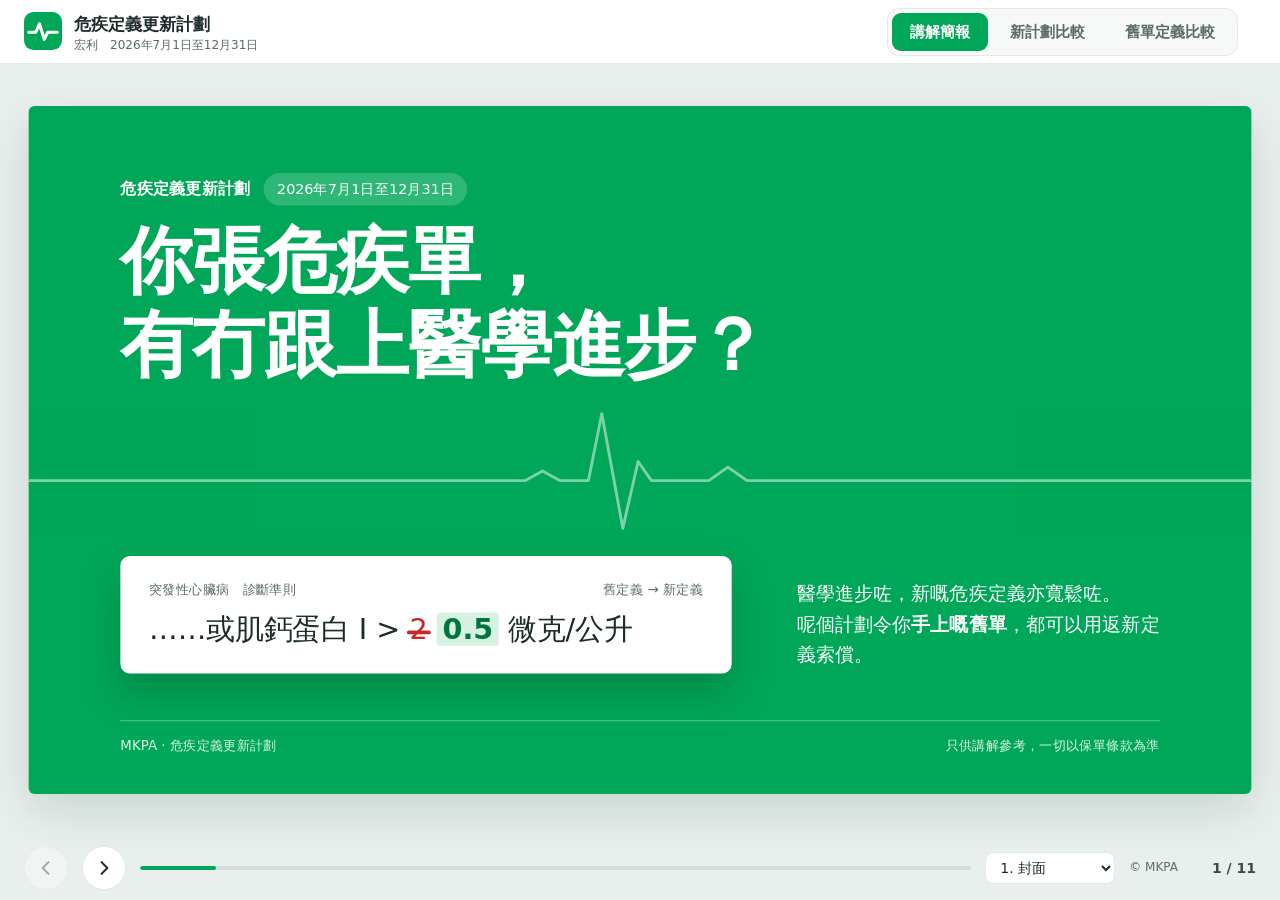
==== commit 752c9b7b: "ci-promotion: 套用 MKPA 統一設計標準 - 深青綠深色、Noto Sans HK + Barlow 數字，取消襯線字體 - 移除顧問姓名／電話輸入欄，簡報頁腳改顯示「MKPA · 危" ====
--- a/ci-promotion/index.html
+++ b/ci-promotion/index.html
@@ -4,24 +4,23 @@
 <meta charset="utf-8">
 <meta name="viewport" content="width=device-width, initial-scale=1, viewport-fit=cover">
 <title>危疾定義更新計劃</title>
+<link rel="preconnect" href="https://fonts.googleapis.com">
+<link rel="preconnect" href="https://fonts.gstatic.com" crossorigin>
+<link href="https://fonts.googleapis.com/css2?family=Barlow:wght@500;600;700&family=Noto+Sans+HK:wght@400;500;700;900&display=swap" rel="stylesheet">
 <meta name="description" content="宏利危疾定義更新計劃：講解簡報及危疾定義對比工具">
 <meta name="theme-color" content="#00A758">
-<link rel="preconnect" href="https://fonts.googleapis.com">
-<link rel="preconnect" href="https://fonts.gstatic.com" crossorigin>
-<link href="https://fonts.googleapis.com/css2?family=Manrope:wght@500;700;800&family=Noto+Sans+TC:wght@400;500;700;900&family=Noto+Serif+TC:wght@400;600&display=swap" rel="stylesheet">
 <link rel="icon" href="data:image/svg+xml,%3Csvg xmlns='http://www.w3.org/2000/svg' viewBox='0 0 32 32'%3E%3Crect width='32' height='32' rx='8' fill='%2300A758'/%3E%3Cpath d='M4 17h6l3-7 4 13 3-6h8' stroke='white' stroke-width='2.6' fill='none' stroke-linecap='round' stroke-linejoin='round'/%3E%3C/svg%3E">
 <style>
 :root{
   --g:#00A758;          /* Manulife green */
   --g-ink:#00753E;      /* green for small text on white (AA) */
-  --g-deep:#005A30;
+  --g-deep:#0E5E57;
   --g-50:#EEF8F2; --g-100:#D6F0E1; --g-200:#AEE2C4;
-  --ink:#1D2B2A; --ink-2:#3C4A49; --muted:#6B7877; --line:#E3E9E7; --surface:#F6F9F8; --white:#FFFFFF;
+  --ink:#1D2B2A; --ink-2:#3C4A49; --muted:#5B6B6A; --line:#E3E9E7; --surface:#F6F9F8; --white:#FFFFFF;
   --amber:#8A5B00; --amber-bg:#FFEBB5;
-  --red:#D93D45; --red-bg:#FDECEC;
-  --sans:"Noto Sans TC",system-ui,-apple-system,"PingFang HK","Microsoft JhengHei",sans-serif;
-  --num:"Manrope","Noto Sans TC",system-ui,sans-serif;
-  --serif:"Noto Serif TC","Songti TC","PMingLiU",serif;
+  --red:#C62828; --red-bg:#FDECEC;
+  --sans:"Noto Sans HK","PingFang HK","Microsoft JhengHei",system-ui,sans-serif;
+  --num:"Barlow","Noto Sans HK",system-ui,sans-serif;
   --bar:64px; --navh:64px;
   color-scheme:light;
 }
@@ -73,7 +72,7 @@
 .cover h1{position:absolute;left:96px;top:118px;margin:0;font-size:76px;line-height:1.16;font-weight:900;letter-spacing:-.01em}
 .cover .clause{position:absolute;left:96px;bottom:126px;width:640px;background:#fff;color:var(--ink);border-radius:10px;padding:24px 30px;box-shadow:0 20px 40px rgba(0,50,25,.25)}
 .cover .clause .lbl{font-size:14px;color:var(--muted);margin-bottom:8px;display:flex;justify-content:space-between}
-.cover .clause .txt{font-family:var(--serif);font-size:30px;line-height:1.5}
+.cover .clause .txt{font-family:var(--sans);font-size:30px;line-height:1.5}
 .cover .c-side{position:absolute;right:96px;bottom:130px;width:380px;font-size:20px;line-height:1.6}
 .cover .c-foot{position:absolute;left:96px;right:96px;bottom:40px;display:flex;justify-content:space-between;font-size:14px;color:rgba(255,255,255,.85);border-top:1px solid rgba(255,255,255,.35);padding-top:14px}
 del.x{text-decoration:none;position:relative;color:var(--red)}
@@ -142,7 +141,7 @@
 .policy .ph{display:flex;justify-content:space-between;align-items:center;padding:12px 20px;background:var(--surface);font-weight:700;font-size:16px}
 .policy .ph span{font-size:13px;font-weight:500;color:var(--muted)}
 .policy.new .ph{background:var(--g);color:#fff} .policy.new .ph span{color:rgba(255,255,255,.85)}
-.policy .pb{padding:18px 20px;font-family:var(--serif);font-size:20px;line-height:1.7}
+.policy .pb{padding:18px 20px;font-family:var(--sans);font-size:20px;line-height:1.7}
 .policy .pv{display:flex;gap:14px;align-items:center;padding:14px 20px;border-top:1px solid var(--line);font-size:16.5px}
 .badge{flex:none;width:38px;height:38px;border-radius:50%;display:grid;place-items:center;color:#fff;font-weight:900;font-size:19px}
 .badge.y{background:var(--g)} .badge.n{background:var(--red)} .badge.e{background:#9AA5A3}
@@ -423,6 +422,7 @@
 @media (max-width:760px){.gloss dl{grid-template-columns:1fr}}
 .final-note{margin:14px 2px 0;font-size:15px;color:var(--ink);background:#FFF8E6;border-radius:10px;padding:10px 14px}
 .site-foot{text-align:center;font-size:13px;color:var(--muted);padding:28px 16px 8px}
+.site-foot .mk-copy{margin:0}
 .tool-foot{max-width:1120px;margin:0 auto;padding-bottom:110px}
 #tool .wrap{padding-bottom:0}
 .dk-copy{font-size:12px;color:var(--muted);white-space:nowrap}
@@ -509,7 +509,7 @@
 .dbox .say{background:var(--g-50);border-radius:10px;padding:10px 14px;margin-bottom:12px;font-size:15px}
 .dcols{display:grid;grid-template-columns:1fr 1fr;gap:14px}
 .dcols h5{margin:0 0 6px;font-size:13px;color:var(--muted);font-weight:700}
-.dcols .tx{font-family:var(--serif);font-size:15.5px;line-height:1.9;white-space:pre-wrap;border:1px solid var(--line);border-radius:10px;padding:14px 16px;background:#FCFDFC}
+.dcols .tx{font-family:var(--sans);font-size:15.5px;line-height:1.9;white-space:pre-wrap;border:1px solid var(--line);border-radius:10px;padding:14px 16px;background:#FCFDFC}
 .dcols .new .tx{border-color:var(--g-200)}
 .chips{display:flex;flex-wrap:wrap;gap:8px}
 .chips span{background:var(--surface);border:1px solid var(--line);border-radius:999px;padding:5px 12px;font-size:14.5px}
@@ -576,6 +576,39 @@
   *{-webkit-print-color-adjust:exact;print-color-adjust:exact}
 }
 .print-names{display:none}
+
+/* ===== MKPA 統一標準（由 _standard/mkpa.css 複製，修改請先改呢份再同步到各工具）===== */
+:root{
+  --mk-brand:#00A758; --mk-brand-ink:#00753E; --mk-brand-soft:#E6F6EE; --mk-brand-line:#B4E2C8;
+  --mk-deep:#0E5E57; --mk-ink:#1D2B2A; --mk-muted:#5B6B6A;
+  --mk-bg:#F6F9F8; --mk-surface:#FFFFFF; --mk-line:#E3E9E7;
+  --mk-warn:#8A5B00; --mk-warn-soft:#FFF5DC; --mk-danger:#C62828; --mk-danger-soft:#FDECEC;
+  --mk-sans:"Noto Sans HK","PingFang HK","Microsoft JhengHei",system-ui,sans-serif;
+  --mk-num:"Barlow","Noto Sans HK",system-ui,sans-serif;
+}
+.mk-ecard{display:flex;align-items:center;gap:16px 24px;flex-wrap:wrap;margin:28px 0 0;padding:20px 22px;border-radius:14px;border:1px solid var(--mk-brand-line);background:var(--mk-brand-soft);font-family:var(--mk-sans);color:var(--mk-ink);text-align:left}
+.mk-ecard-txt{flex:1;min-width:200px}
+.mk-ecard-txt b{display:block;font-size:17px;font-weight:700;margin-bottom:2px;color:var(--mk-ink)}
+.mk-ecard-txt span{color:var(--mk-muted);font-size:14.5px;line-height:1.55}
+.mk-ecard-btn{display:inline-flex;align-items:center;gap:8px;min-height:44px;padding:0 22px;border-radius:999px;background:var(--mk-brand);color:#fff!important;font-weight:700;font-size:16px;text-decoration:none!important;white-space:nowrap}
+.mk-ecard-btn:hover{background:var(--mk-brand-ink)}
+.mk-ecard-qr{display:none}
+.mk-copy{margin:14px 0 0;font-size:13px;color:var(--mk-muted);font-family:var(--mk-sans)}
+.mk-print-btn{display:inline-flex;align-items:center;gap:6px;min-height:36px;padding:0 14px;border-radius:8px;border:1px solid var(--mk-brand);background:var(--mk-surface);color:var(--mk-brand-ink);font:inherit;font-size:14px;font-weight:700;cursor:pointer;white-space:nowrap}
+.mk-print-btn:hover{background:var(--mk-brand-soft)}
+.mk-print-head{display:none}
+@media print{
+  *{-webkit-print-color-adjust:exact;print-color-adjust:exact}
+  .mk-no-print,.mk-print-btn,.mk-ecard-btn{display:none!important}
+  .mk-ecard{break-inside:avoid;padding:10px 14px;margin-top:14px}
+  .mk-ecard-qr{display:block}
+  .mk-ecard-qr svg{width:22mm;height:22mm;display:block}
+  .mk-ecard-txt span:after{content:"（掃描右方二維碼）"}
+  .mk-print-head{display:flex;justify-content:space-between;align-items:baseline;gap:12px;border-bottom:2px solid var(--mk-brand);padding:0 0 5px;margin:0 0 10px;font-family:var(--mk-sans);color:var(--mk-muted);font-size:9pt}
+  .mk-print-head b{color:var(--mk-deep);font-size:11pt}
+}
+/* ===== MKPA 統一標準 完 ===== */
+
 </style>
 </head>
 <body>
@@ -787,7 +820,12 @@
   <div id="plansOut"></div>
   <p class="final-note">以上保費按保費率表計算，只供參考；<b>最終保費以建議書為準</b>。</p>
   <p class="fine" style="margin-top:6px">保費按各計劃保費率表（年繳，每1,000名義金額）計算：宏健守護及宏伴護航（HK 04/25）、活耀人生危疾保PRO（HK 07/23）、守護無間危疾保（HK 07/22）、活耀人生危疾保2系列（HK 07/20）。只計基本計劃，未計附加保障、通脹加保、保費徵費、ManulifeMOVE或其他折扣；年齡按保費率表「AGE」一欄，請用建議書上嘅投保年齡核對。月繳保費會略高於年繳÷12。保障內容摘自各計劃產品單張（2026年4月／7月版本）。一切以建議書及保單條款為準。</p>
-  <footer class="site-foot">© <span class="cy"></span> Michael Koo Protection Alliance (MKPA). 版權所有。</footer>
+  <div class="mk-ecard">
+    <div class="mk-ecard-txt"><b>想進一步了解或有疑問？</b><span>歡迎查看我的電子名片，可直接 WhatsApp、加 IG 或儲存聯絡資料。</span></div>
+    <a class="mk-ecard-btn" href="https://api.portfoplus.com/api/v1/adviser/5e41564ab3b1bc00153394db?m=link&amp;r=adviser" target="_blank" rel="noopener">查看電子名片 <span aria-hidden="true">→</span></a>
+    <div class="mk-ecard-qr"><svg viewBox="0 0 41 41" width="90" height="90" shape-rendering="crispEdges" aria-label="電子名片二維碼"><rect width="41" height="41" fill="#fff"/><path d="M2,2h1v1h-1zM3,2h1v1h-1zM4,2h1v1h-1zM5,2h1v1h-1zM6,2h1v1h-1zM7,2h1v1h-1zM8,2h1v1h-1zM11,2h1v1h-1zM16,2h1v1h-1zM19,2h1v1h-1zM20,2h1v1h-1zM21,2h1v1h-1zM22,2h1v1h-1zM25,2h1v1h-1zM28,2h1v1h-1zM32,2h1v1h-1zM33,2h1v1h-1zM34,2h1v1h-1zM35,2h1v1h-1zM36,2h1v1h-1zM37,2h1v1h-1zM38,2h1v1h-1zM2,3h1v1h-1zM8,3h1v1h-1zM11,3h1v1h-1zM15,3h1v1h-1zM16,3h1v1h-1zM18,3h1v1h-1zM19,3h1v1h-1zM22,3h1v1h-1zM24,3h1v1h-1zM28,3h1v1h-1zM29,3h1v1h-1zM32,3h1v1h-1zM38,3h1v1h-1zM2,4h1v1h-1zM4,4h1v1h-1zM5,4h1v1h-1zM6,4h1v1h-1zM8,4h1v1h-1zM10,4h1v1h-1zM14,4h1v1h-1zM22,4h1v1h-1zM23,4h1v1h-1zM24,4h1v1h-1zM25,4h1v1h-1zM29,4h1v1h-1zM32,4h1v1h-1zM34,4h1v1h-1zM35,4h1v1h-1zM36,4h1v1h-1zM38,4h1v1h-1zM2,5h1v1h-1zM4,5h1v1h-1zM5,5h1v1h-1zM6,5h1v1h-1zM8,5h1v1h-1zM10,5h1v1h-1zM11,5h1v1h-1zM14,5h1v1h-1zM18,5h1v1h-1zM19,5h1v1h-1zM21,5h1v1h-1zM24,5h1v1h-1zM25,5h1v1h-1zM26,5h1v1h-1zM27,5h1v1h-1zM28,5h1v1h-1zM29,5h1v1h-1zM30,5h1v1h-1zM32,5h1v1h-1zM34,5h1v1h-1zM35,5h1v1h-1zM36,5h1v1h-1zM38,5h1v1h-1zM2,6h1v1h-1zM4,6h1v1h-1zM5,6h1v1h-1zM6,6h1v1h-1zM8,6h1v1h-1zM10,6h1v1h-1zM11,6h1v1h-1zM16,6h1v1h-1zM17,6h1v1h-1zM20,6h1v1h-1zM21,6h1v1h-1zM25,6h1v1h-1zM30,6h1v1h-1zM32,6h1v1h-1zM34,6h1v1h-1zM35,6h1v1h-1zM36,6h1v1h-1zM38,6h1v1h-1zM2,7h1v1h-1zM8,7h1v1h-1zM10,7h1v1h-1zM12,7h1v1h-1zM14,7h1v1h-1zM20,7h1v1h-1zM22,7h1v1h-1zM23,7h1v1h-1zM24,7h1v1h-1zM29,7h1v1h-1zM32,7h1v1h-1zM38,7h1v1h-1zM2,8h1v1h-1zM3,8h1v1h-1zM4,8h1v1h-1zM5,8h1v1h-1zM6,8h1v1h-1zM7,8h1v1h-1zM8,8h1v1h-1zM10,8h1v1h-1zM12,8h1v1h-1zM14,8h1v1h-1zM16,8h1v1h-1zM18,8h1v1h-1zM20,8h1v1h-1zM22,8h1v1h-1zM24,8h1v1h-1zM26,8h1v1h-1zM28,8h1v1h-1zM30,8h1v1h-1zM32,8h1v1h-1zM33,8h1v1h-1zM34,8h1v1h-1zM35,8h1v1h-1zM36,8h1v1h-1zM37,8h1v1h-1zM38,8h1v1h-1zM10,9h1v1h-1zM11,9h1v1h-1zM12,9h1v1h-1zM13,9h1v1h-1zM15,9h1v1h-1zM16,9h1v1h-1zM17,9h1v1h-1zM23,9h1v1h-1zM24,9h1v1h-1zM25,9h1v1h-1zM26,9h1v1h-1zM28,9h1v1h-1zM2,10h1v1h-1zM4,10h1v1h-1zM5,10h1v1h-1zM6,10h1v1h-1zM7,10h1v1h-1zM8,10h1v1h-1zM15,10h1v1h-1zM16,10h1v1h-1zM17,10h1v1h-1zM19,10h1v1h-1zM22,10h1v1h-1zM27,10h1v1h-1zM29,10h1v1h-1zM30,10h1v1h-1zM32,10h1v1h-1zM33,10h1v1h-1zM34,10h1v1h-1zM35,10h1v1h-1zM36,10h1v1h-1zM2,11h1v1h-1zM3,11h1v1h-1zM4,11h1v1h-1zM7,11h1v1h-1zM9,11h1v1h-1zM11,11h1v1h-1zM13,11h1v1h-1zM16,11h1v1h-1zM17,11h1v1h-1zM18,11h1v1h-1zM20,11h1v1h-1zM21,11h1v1h-1zM24,11h1v1h-1zM25,11h1v1h-1zM26,11h1v1h-1zM28,11h1v1h-1zM31,11h1v1h-1zM37,11h1v1h-1zM3,12h1v1h-1zM4,12h1v1h-1zM5,12h1v1h-1zM8,12h1v1h-1zM11,12h1v1h-1zM15,12h1v1h-1zM16,12h1v1h-1zM20,12h1v1h-1zM23,12h1v1h-1zM24,12h1v1h-1zM26,12h1v1h-1zM27,12h1v1h-1zM28,12h1v1h-1zM29,12h1v1h-1zM32,12h1v1h-1zM34,12h1v1h-1zM35,12h1v1h-1zM37,12h1v1h-1zM38,12h1v1h-1zM2,13h1v1h-1zM4,13h1v1h-1zM5,13h1v1h-1zM7,13h1v1h-1zM11,13h1v1h-1zM14,13h1v1h-1zM16,13h1v1h-1zM18,13h1v1h-1zM21,13h1v1h-1zM23,13h1v1h-1zM24,13h1v1h-1zM25,13h1v1h-1zM26,13h1v1h-1zM29,13h1v1h-1zM31,13h1v1h-1zM32,13h1v1h-1zM35,13h1v1h-1zM38,13h1v1h-1zM4,14h1v1h-1zM5,14h1v1h-1zM8,14h1v1h-1zM11,14h1v1h-1zM13,14h1v1h-1zM14,14h1v1h-1zM15,14h1v1h-1zM19,14h1v1h-1zM22,14h1v1h-1zM26,14h1v1h-1zM27,14h1v1h-1zM28,14h1v1h-1zM29,14h1v1h-1zM30,14h1v1h-1zM31,14h1v1h-1zM32,14h1v1h-1zM34,14h1v1h-1zM36,14h1v1h-1zM37,14h1v1h-1zM38,14h1v1h-1zM3,15h1v1h-1zM5,15h1v1h-1zM6,15h1v1h-1zM7,15h1v1h-1zM9,15h1v1h-1zM10,15h1v1h-1zM13,15h1v1h-1zM14,15h1v1h-1zM15,15h1v1h-1zM20,15h1v1h-1zM21,15h1v1h-1zM25,15h1v1h-1zM30,15h1v1h-1zM31,15h1v1h-1zM33,15h1v1h-1zM37,15h1v1h-1zM2,16h1v1h-1zM3,16h1v1h-1zM6,16h1v1h-1zM8,16h1v1h-1zM10,16h1v1h-1zM15,16h1v1h-1zM17,16h1v1h-1zM23,16h1v1h-1zM24,16h1v1h-1zM26,16h1v1h-1zM28,16h1v1h-1zM29,16h1v1h-1zM30,16h1v1h-1zM32,16h1v1h-1zM33,16h1v1h-1zM34,16h1v1h-1zM35,16h1v1h-1zM38,16h1v1h-1zM2,17h1v1h-1zM5,17h1v1h-1zM6,17h1v1h-1zM7,17h1v1h-1zM10,17h1v1h-1zM12,17h1v1h-1zM13,17h1v1h-1zM14,17h1v1h-1zM16,17h1v1h-1zM20,17h1v1h-1zM21,17h1v1h-1zM22,17h1v1h-1zM23,17h1v1h-1zM24,17h1v1h-1zM25,17h1v1h-1zM28,17h1v1h-1zM30,17h1v1h-1zM31,17h1v1h-1zM33,17h1v1h-1zM34,17h1v1h-1zM37,17h1v1h-1zM38,17h1v1h-1zM5,18h1v1h-1zM6,18h1v1h-1zM7,18h1v1h-1zM8,18h1v1h-1zM9,18h1v1h-1zM10,18h1v1h-1zM12,18h1v1h-1zM14,18h1v1h-1zM16,18h1v1h-1zM17,18h1v1h-1zM19,18h1v1h-1zM22,18h1v1h-1zM24,18h1v1h-1zM25,18h1v1h-1zM26,18h1v1h-1zM27,18h1v1h-1zM30,18h1v1h-1zM31,18h1v1h-1zM32,18h1v1h-1zM34,18h1v1h-1zM36,18h1v1h-1zM37,18h1v1h-1zM38,18h1v1h-1zM2,19h1v1h-1zM3,19h1v1h-1zM5,19h1v1h-1zM9,19h1v1h-1zM13,19h1v1h-1zM14,19h1v1h-1zM16,19h1v1h-1zM17,19h1v1h-1zM21,19h1v1h-1zM22,19h1v1h-1zM25,19h1v1h-1zM27,19h1v1h-1zM28,19h1v1h-1zM33,19h1v1h-1zM35,19h1v1h-1zM37,19h1v1h-1zM3,20h1v1h-1zM4,20h1v1h-1zM5,20h1v1h-1zM6,20h1v1h-1zM8,20h1v1h-1zM10,20h1v1h-1zM11,20h1v1h-1zM12,20h1v1h-1zM13,20h1v1h-1zM14,20h1v1h-1zM15,20h1v1h-1zM17,20h1v1h-1zM24,20h1v1h-1zM26,20h1v1h-1zM27,20h1v1h-1zM28,20h1v1h-1zM29,20h1v1h-1zM30,20h1v1h-1zM32,20h1v1h-1zM33,20h1v1h-1zM37,20h1v1h-1zM38,20h1v1h-1zM4,21h1v1h-1zM6,21h1v1h-1zM7,21h1v1h-1zM15,21h1v1h-1zM20,21h1v1h-1zM21,21h1v1h-1zM22,21h1v1h-1zM23,21h1v1h-1zM24,21h1v1h-1zM28,21h1v1h-1zM32,21h1v1h-1zM35,21h1v1h-1zM38,21h1v1h-1zM2,22h1v1h-1zM3,22h1v1h-1zM4,22h1v1h-1zM5,22h1v1h-1zM6,22h1v1h-1zM8,22h1v1h-1zM11,22h1v1h-1zM12,22h1v1h-1zM14,22h1v1h-1zM16,22h1v1h-1zM17,22h1v1h-1zM18,22h1v1h-1zM19,22h1v1h-1zM22,22h1v1h-1zM24,22h1v1h-1zM26,22h1v1h-1zM27,22h1v1h-1zM28,22h1v1h-1zM29,22h1v1h-1zM31,22h1v1h-1zM32,22h1v1h-1zM34,22h1v1h-1zM36,22h1v1h-1zM3,23h1v1h-1zM4,23h1v1h-1zM9,23h1v1h-1zM10,23h1v1h-1zM11,23h1v1h-1zM12,23h1v1h-1zM16,23h1v1h-1zM18,23h1v1h-1zM21,23h1v1h-1zM22,23h1v1h-1zM25,23h1v1h-1zM26,23h1v1h-1zM28,23h1v1h-1zM30,23h1v1h-1zM35,23h1v1h-1zM3,24h1v1h-1zM5,24h1v1h-1zM8,24h1v1h-1zM10,24h1v1h-1zM11,24h1v1h-1zM13,24h1v1h-1zM14,24h1v1h-1zM15,24h1v1h-1zM16,24h1v1h-1zM17,24h1v1h-1zM18,24h1v1h-1zM19,24h1v1h-1zM22,24h1v1h-1zM23,24h1v1h-1zM24,24h1v1h-1zM27,24h1v1h-1zM29,24h1v1h-1zM32,24h1v1h-1zM33,24h1v1h-1zM34,24h1v1h-1zM35,24h1v1h-1zM37,24h1v1h-1zM38,24h1v1h-1zM3,25h1v1h-1zM5,25h1v1h-1zM7,25h1v1h-1zM9,25h1v1h-1zM12,25h1v1h-1zM14,25h1v1h-1zM17,25h1v1h-1zM18,25h1v1h-1zM20,25h1v1h-1zM21,25h1v1h-1zM22,25h1v1h-1zM23,25h1v1h-1zM25,25h1v1h-1zM26,25h1v1h-1zM28,25h1v1h-1zM29,25h1v1h-1zM33,25h1v1h-1zM34,25h1v1h-1zM37,25h1v1h-1zM38,25h1v1h-1zM3,26h1v1h-1zM8,26h1v1h-1zM9,26h1v1h-1zM12,26h1v1h-1zM14,26h1v1h-1zM16,26h1v1h-1zM17,26h1v1h-1zM18,26h1v1h-1zM19,26h1v1h-1zM21,26h1v1h-1zM24,26h1v1h-1zM26,26h1v1h-1zM27,26h1v1h-1zM29,26h1v1h-1zM32,26h1v1h-1zM34,26h1v1h-1zM36,26h1v1h-1zM37,26h1v1h-1zM38,26h1v1h-1zM2,27h1v1h-1zM3,27h1v1h-1zM6,27h1v1h-1zM7,27h1v1h-1zM10,27h1v1h-1zM11,27h1v1h-1zM13,27h1v1h-1zM18,27h1v1h-1zM20,27h1v1h-1zM21,27h1v1h-1zM23,27h1v1h-1zM25,27h1v1h-1zM28,27h1v1h-1zM30,27h1v1h-1zM31,27h1v1h-1zM33,27h1v1h-1zM2,28h1v1h-1zM4,28h1v1h-1zM6,28h1v1h-1zM8,28h1v1h-1zM12,28h1v1h-1zM14,28h1v1h-1zM15,28h1v1h-1zM17,28h1v1h-1zM18,28h1v1h-1zM19,28h1v1h-1zM22,28h1v1h-1zM23,28h1v1h-1zM26,28h1v1h-1zM29,28h1v1h-1zM37,28h1v1h-1zM38,28h1v1h-1zM2,29h1v1h-1zM7,29h1v1h-1zM9,29h1v1h-1zM12,29h1v1h-1zM14,29h1v1h-1zM15,29h1v1h-1zM16,29h1v1h-1zM17,29h1v1h-1zM18,29h1v1h-1zM20,29h1v1h-1zM21,29h1v1h-1zM23,29h1v1h-1zM24,29h1v1h-1zM31,29h1v1h-1zM32,29h1v1h-1zM33,29h1v1h-1zM35,29h1v1h-1zM37,29h1v1h-1zM2,30h1v1h-1zM4,30h1v1h-1zM5,30h1v1h-1zM6,30h1v1h-1zM7,30h1v1h-1zM8,30h1v1h-1zM9,30h1v1h-1zM13,30h1v1h-1zM14,30h1v1h-1zM15,30h1v1h-1zM16,30h1v1h-1zM17,30h1v1h-1zM19,30h1v1h-1zM21,30h1v1h-1zM24,30h1v1h-1zM27,30h1v1h-1zM28,30h1v1h-1zM29,30h1v1h-1zM30,30h1v1h-1zM31,30h1v1h-1zM32,30h1v1h-1zM33,30h1v1h-1zM34,30h1v1h-1zM36,30h1v1h-1zM38,30h1v1h-1zM10,31h1v1h-1zM12,31h1v1h-1zM14,31h1v1h-1zM18,31h1v1h-1zM19,31h1v1h-1zM20,31h1v1h-1zM21,31h1v1h-1zM24,31h1v1h-1zM25,31h1v1h-1zM30,31h1v1h-1zM34,31h1v1h-1zM35,31h1v1h-1zM37,31h1v1h-1zM2,32h1v1h-1zM3,32h1v1h-1zM4,32h1v1h-1zM5,32h1v1h-1zM6,32h1v1h-1zM7,32h1v1h-1zM8,32h1v1h-1zM17,32h1v1h-1zM18,32h1v1h-1zM20,32h1v1h-1zM22,32h1v1h-1zM23,32h1v1h-1zM27,32h1v1h-1zM30,32h1v1h-1zM32,32h1v1h-1zM34,32h1v1h-1zM36,32h1v1h-1zM38,32h1v1h-1zM2,33h1v1h-1zM8,33h1v1h-1zM10,33h1v1h-1zM11,33h1v1h-1zM14,33h1v1h-1zM15,33h1v1h-1zM23,33h1v1h-1zM24,33h1v1h-1zM28,33h1v1h-1zM30,33h1v1h-1zM34,33h1v1h-1zM35,33h1v1h-1zM37,33h1v1h-1zM2,34h1v1h-1zM4,34h1v1h-1zM5,34h1v1h-1zM6,34h1v1h-1zM8,34h1v1h-1zM10,34h1v1h-1zM12,34h1v1h-1zM14,34h1v1h-1zM16,34h1v1h-1zM17,34h1v1h-1zM19,34h1v1h-1zM21,34h1v1h-1zM24,34h1v1h-1zM27,34h1v1h-1zM29,34h1v1h-1zM30,34h1v1h-1zM31,34h1v1h-1zM32,34h1v1h-1zM33,34h1v1h-1zM34,34h1v1h-1zM36,34h1v1h-1zM37,34h1v1h-1zM2,35h1v1h-1zM4,35h1v1h-1zM5,35h1v1h-1zM6,35h1v1h-1zM8,35h1v1h-1zM10,35h1v1h-1zM11,35h1v1h-1zM12,35h1v1h-1zM15,35h1v1h-1zM16,35h1v1h-1zM18,35h1v1h-1zM19,35h1v1h-1zM21,35h1v1h-1zM22,35h1v1h-1zM23,35h1v1h-1zM25,35h1v1h-1zM26,35h1v1h-1zM27,35h1v1h-1zM28,35h1v1h-1zM29,35h1v1h-1zM30,35h1v1h-1zM32,35h1v1h-1zM34,35h1v1h-1zM37,35h1v1h-1zM38,35h1v1h-1zM2,36h1v1h-1zM4,36h1v1h-1zM5,36h1v1h-1zM6,36h1v1h-1zM8,36h1v1h-1zM10,36h1v1h-1zM12,36h1v1h-1zM16,36h1v1h-1zM17,36h1v1h-1zM18,36h1v1h-1zM20,36h1v1h-1zM23,36h1v1h-1zM28,36h1v1h-1zM30,36h1v1h-1zM35,36h1v1h-1zM36,36h1v1h-1zM37,36h1v1h-1zM38,36h1v1h-1zM2,37h1v1h-1zM8,37h1v1h-1zM11,37h1v1h-1zM14,37h1v1h-1zM15,37h1v1h-1zM21,37h1v1h-1zM22,37h1v1h-1zM23,37h1v1h-1zM26,37h1v1h-1zM29,37h1v1h-1zM30,37h1v1h-1zM32,37h1v1h-1zM34,37h1v1h-1zM35,37h1v1h-1zM38,37h1v1h-1zM2,38h1v1h-1zM3,38h1v1h-1zM4,38h1v1h-1zM5,38h1v1h-1zM6,38h1v1h-1zM7,38h1v1h-1zM8,38h1v1h-1zM10,38h1v1h-1zM12,38h1v1h-1zM13,38h1v1h-1zM15,38h1v1h-1zM17,38h1v1h-1zM18,38h1v1h-1zM19,38h1v1h-1zM21,38h1v1h-1zM24,38h1v1h-1zM25,38h1v1h-1zM27,38h1v1h-1zM28,38h1v1h-1zM31,38h1v1h-1zM32,38h1v1h-1zM34,38h1v1h-1zM36,38h1v1h-1zM37,38h1v1h-1zM38,38h1v1h-1z" fill="#000"/></svg></div>
+  </div>
+  <footer class="site-foot"><p class="mk-copy">© <span class="mk-year">2026</span> Michael Koo Protection Alliance (MKPA). 版權所有。</p></footer>
  </div>
 </div>
 
@@ -815,9 +853,6 @@
         <div class="f"><label for="newSel">打算投保嘅新計劃</label><select id="newSel"></select><div class="hint" id="newVer"></div></div>
       </div>
     </div>
-    <details class="more"><summary>顧問資料（顯示喺簡報頁腳及列印）</summary>
-      <div class="grid4"><div class="f"><label for="advName">顧問姓名</label><input id="advName" placeholder="例如：Michael Koo"></div><div class="f"><label for="advTel">聯絡電話</label><input id="advTel" inputmode="tel" placeholder="例如：9123 4567"></div></div>
-    </details>
   </div>
 
   <div id="result" aria-live="polite"></div>
@@ -836,12 +871,17 @@
     <div id="pOut"></div>
   </div>
 
+  <div class="mk-ecard">
+    <div class="mk-ecard-txt"><b>想進一步了解或有疑問？</b><span>歡迎查看我的電子名片，可直接 WhatsApp、加 IG 或儲存聯絡資料。</span></div>
+    <a class="mk-ecard-btn" href="https://api.portfoplus.com/api/v1/adviser/5e41564ab3b1bc00153394db?m=link&amp;r=adviser" target="_blank" rel="noopener">查看電子名片 <span aria-hidden="true">→</span></a>
+    <div class="mk-ecard-qr"><svg viewBox="0 0 41 41" width="90" height="90" shape-rendering="crispEdges" aria-label="電子名片二維碼"><rect width="41" height="41" fill="#fff"/><path d="M2,2h1v1h-1zM3,2h1v1h-1zM4,2h1v1h-1zM5,2h1v1h-1zM6,2h1v1h-1zM7,2h1v1h-1zM8,2h1v1h-1zM11,2h1v1h-1zM16,2h1v1h-1zM19,2h1v1h-1zM20,2h1v1h-1zM21,2h1v1h-1zM22,2h1v1h-1zM25,2h1v1h-1zM28,2h1v1h-1zM32,2h1v1h-1zM33,2h1v1h-1zM34,2h1v1h-1zM35,2h1v1h-1zM36,2h1v1h-1zM37,2h1v1h-1zM38,2h1v1h-1zM2,3h1v1h-1zM8,3h1v1h-1zM11,3h1v1h-1zM15,3h1v1h-1zM16,3h1v1h-1zM18,3h1v1h-1zM19,3h1v1h-1zM22,3h1v1h-1zM24,3h1v1h-1zM28,3h1v1h-1zM29,3h1v1h-1zM32,3h1v1h-1zM38,3h1v1h-1zM2,4h1v1h-1zM4,4h1v1h-1zM5,4h1v1h-1zM6,4h1v1h-1zM8,4h1v1h-1zM10,4h1v1h-1zM14,4h1v1h-1zM22,4h1v1h-1zM23,4h1v1h-1zM24,4h1v1h-1zM25,4h1v1h-1zM29,4h1v1h-1zM32,4h1v1h-1zM34,4h1v1h-1zM35,4h1v1h-1zM36,4h1v1h-1zM38,4h1v1h-1zM2,5h1v1h-1zM4,5h1v1h-1zM5,5h1v1h-1zM6,5h1v1h-1zM8,5h1v1h-1zM10,5h1v1h-1zM11,5h1v1h-1zM14,5h1v1h-1zM18,5h1v1h-1zM19,5h1v1h-1zM21,5h1v1h-1zM24,5h1v1h-1zM25,5h1v1h-1zM26,5h1v1h-1zM27,5h1v1h-1zM28,5h1v1h-1zM29,5h1v1h-1zM30,5h1v1h-1zM32,5h1v1h-1zM34,5h1v1h-1zM35,5h1v1h-1zM36,5h1v1h-1zM38,5h1v1h-1zM2,6h1v1h-1zM4,6h1v1h-1zM5,6h1v1h-1zM6,6h1v1h-1zM8,6h1v1h-1zM10,6h1v1h-1zM11,6h1v1h-1zM16,6h1v1h-1zM17,6h1v1h-1zM20,6h1v1h-1zM21,6h1v1h-1zM25,6h1v1h-1zM30,6h1v1h-1zM32,6h1v1h-1zM34,6h1v1h-1zM35,6h1v1h-1zM36,6h1v1h-1zM38,6h1v1h-1zM2,7h1v1h-1zM8,7h1v1h-1zM10,7h1v1h-1zM12,7h1v1h-1zM14,7h1v1h-1zM20,7h1v1h-1zM22,7h1v1h-1zM23,7h1v1h-1zM24,7h1v1h-1zM29,7h1v1h-1zM32,7h1v1h-1zM38,7h1v1h-1zM2,8h1v1h-1zM3,8h1v1h-1zM4,8h1v1h-1zM5,8h1v1h-1zM6,8h1v1h-1zM7,8h1v1h-1zM8,8h1v1h-1zM10,8h1v1h-1zM12,8h1v1h-1zM14,8h1v1h-1zM16,8h1v1h-1zM18,8h1v1h-1zM20,8h1v1h-1zM22,8h1v1h-1zM24,8h1v1h-1zM26,8h1v1h-1zM28,8h1v1h-1zM30,8h1v1h-1zM32,8h1v1h-1zM33,8h1v1h-1zM34,8h1v1h-1zM35,8h1v1h-1zM36,8h1v1h-1zM37,8h1v1h-1zM38,8h1v1h-1zM10,9h1v1h-1zM11,9h1v1h-1zM12,9h1v1h-1zM13,9h1v1h-1zM15,9h1v1h-1zM16,9h1v1h-1zM17,9h1v1h-1zM23,9h1v1h-1zM24,9h1v1h-1zM25,9h1v1h-1zM26,9h1v1h-1zM28,9h1v1h-1zM2,10h1v1h-1zM4,10h1v1h-1zM5,10h1v1h-1zM6,10h1v1h-1zM7,10h1v1h-1zM8,10h1v1h-1zM15,10h1v1h-1zM16,10h1v1h-1zM17,10h1v1h-1zM19,10h1v1h-1zM22,10h1v1h-1zM27,10h1v1h-1zM29,10h1v1h-1zM30,10h1v1h-1zM32,10h1v1h-1zM33,10h1v1h-1zM34,10h1v1h-1zM35,10h1v1h-1zM36,10h1v1h-1zM2,11h1v1h-1zM3,11h1v1h-1zM4,11h1v1h-1zM7,11h1v1h-1zM9,11h1v1h-1zM11,11h1v1h-1zM13,11h1v1h-1zM16,11h1v1h-1zM17,11h1v1h-1zM18,11h1v1h-1zM20,11h1v1h-1zM21,11h1v1h-1zM24,11h1v1h-1zM25,11h1v1h-1zM26,11h1v1h-1zM28,11h1v1h-1zM31,11h1v1h-1zM37,11h1v1h-1zM3,12h1v1h-1zM4,12h1v1h-1zM5,12h1v1h-1zM8,12h1v1h-1zM11,12h1v1h-1zM15,12h1v1h-1zM16,12h1v1h-1zM20,12h1v1h-1zM23,12h1v1h-1zM24,12h1v1h-1zM26,12h1v1h-1zM27,12h1v1h-1zM28,12h1v1h-1zM29,12h1v1h-1zM32,12h1v1h-1zM34,12h1v1h-1zM35,12h1v1h-1zM37,12h1v1h-1zM38,12h1v1h-1zM2,13h1v1h-1zM4,13h1v1h-1zM5,13h1v1h-1zM7,13h1v1h-1zM11,13h1v1h-1zM14,13h1v1h-1zM16,13h1v1h-1zM18,13h1v1h-1zM21,13h1v1h-1zM23,13h1v1h-1zM24,13h1v1h-1zM25,13h1v1h-1zM26,13h1v1h-1zM29,13h1v1h-1zM31,13h1v1h-1zM32,13h1v1h-1zM35,13h1v1h-1zM38,13h1v1h-1zM4,14h1v1h-1zM5,14h1v1h-1zM8,14h1v1h-1zM11,14h1v1h-1zM13,14h1v1h-1zM14,14h1v1h-1zM15,14h1v1h-1zM19,14h1v1h-1zM22,14h1v1h-1zM26,14h1v1h-1zM27,14h1v1h-1zM28,14h1v1h-1zM29,14h1v1h-1zM30,14h1v1h-1zM31,14h1v1h-1zM32,14h1v1h-1zM34,14h1v1h-1zM36,14h1v1h-1zM37,14h1v1h-1zM38,14h1v1h-1zM3,15h1v1h-1zM5,15h1v1h-1zM6,15h1v1h-1zM7,15h1v1h-1zM9,15h1v1h-1zM10,15h1v1h-1zM13,15h1v1h-1zM14,15h1v1h-1zM15,15h1v1h-1zM20,15h1v1h-1zM21,15h1v1h-1zM25,15h1v1h-1zM30,15h1v1h-1zM31,15h1v1h-1zM33,15h1v1h-1zM37,15h1v1h-1zM2,16h1v1h-1zM3,16h1v1h-1zM6,16h1v1h-1zM8,16h1v1h-1zM10,16h1v1h-1zM15,16h1v1h-1zM17,16h1v1h-1zM23,16h1v1h-1zM24,16h1v1h-1zM26,16h1v1h-1zM28,16h1v1h-1zM29,16h1v1h-1zM30,16h1v1h-1zM32,16h1v1h-1zM33,16h1v1h-1zM34,16h1v1h-1zM35,16h1v1h-1zM38,16h1v1h-1zM2,17h1v1h-1zM5,17h1v1h-1zM6,17h1v1h-1zM7,17h1v1h-1zM10,17h1v1h-1zM12,17h1v1h-1zM13,17h1v1h-1zM14,17h1v1h-1zM16,17h1v1h-1zM20,17h1v1h-1zM21,17h1v1h-1zM22,17h1v1h-1zM23,17h1v1h-1zM24,17h1v1h-1zM25,17h1v1h-1zM28,17h1v1h-1zM30,17h1v1h-1zM31,17h1v1h-1zM33,17h1v1h-1zM34,17h1v1h-1zM37,17h1v1h-1zM38,17h1v1h-1zM5,18h1v1h-1zM6,18h1v1h-1zM7,18h1v1h-1zM8,18h1v1h-1zM9,18h1v1h-1zM10,18h1v1h-1zM12,18h1v1h-1zM14,18h1v1h-1zM16,18h1v1h-1zM17,18h1v1h-1zM19,18h1v1h-1zM22,18h1v1h-1zM24,18h1v1h-1zM25,18h1v1h-1zM26,18h1v1h-1zM27,18h1v1h-1zM30,18h1v1h-1zM31,18h1v1h-1zM32,18h1v1h-1zM34,18h1v1h-1zM36,18h1v1h-1zM37,18h1v1h-1zM38,18h1v1h-1zM2,19h1v1h-1zM3,19h1v1h-1zM5,19h1v1h-1zM9,19h1v1h-1zM13,19h1v1h-1zM14,19h1v1h-1zM16,19h1v1h-1zM17,19h1v1h-1zM21,19h1v1h-1zM22,19h1v1h-1zM25,19h1v1h-1zM27,19h1v1h-1zM28,19h1v1h-1zM33,19h1v1h-1zM35,19h1v1h-1zM37,19h1v1h-1zM3,20h1v1h-1zM4,20h1v1h-1zM5,20h1v1h-1zM6,20h1v1h-1zM8,20h1v1h-1zM10,20h1v1h-1zM11,20h1v1h-1zM12,20h1v1h-1zM13,20h1v1h-1zM14,20h1v1h-1zM15,20h1v1h-1zM17,20h1v1h-1zM24,20h1v1h-1zM26,20h1v1h-1zM27,20h1v1h-1zM28,20h1v1h-1zM29,20h1v1h-1zM30,20h1v1h-1zM32,20h1v1h-1zM33,20h1v1h-1zM37,20h1v1h-1zM38,20h1v1h-1zM4,21h1v1h-1zM6,21h1v1h-1zM7,21h1v1h-1zM15,21h1v1h-1zM20,21h1v1h-1zM21,21h1v1h-1zM22,21h1v1h-1zM23,21h1v1h-1zM24,21h1v1h-1zM28,21h1v1h-1zM32,21h1v1h-1zM35,21h1v1h-1zM38,21h1v1h-1zM2,22h1v1h-1zM3,22h1v1h-1zM4,22h1v1h-1zM5,22h1v1h-1zM6,22h1v1h-1zM8,22h1v1h-1zM11,22h1v1h-1zM12,22h1v1h-1zM14,22h1v1h-1zM16,22h1v1h-1zM17,22h1v1h-1zM18,22h1v1h-1zM19,22h1v1h-1zM22,22h1v1h-1zM24,22h1v1h-1zM26,22h1v1h-1zM27,22h1v1h-1zM28,22h1v1h-1zM29,22h1v1h-1zM31,22h1v1h-1zM32,22h1v1h-1zM34,22h1v1h-1zM36,22h1v1h-1zM3,23h1v1h-1zM4,23h1v1h-1zM9,23h1v1h-1zM10,23h1v1h-1zM11,23h1v1h-1zM12,23h1v1h-1zM16,23h1v1h-1zM18,23h1v1h-1zM21,23h1v1h-1zM22,23h1v1h-1zM25,23h1v1h-1zM26,23h1v1h-1zM28,23h1v1h-1zM30,23h1v1h-1zM35,23h1v1h-1zM3,24h1v1h-1zM5,24h1v1h-1zM8,24h1v1h-1zM10,24h1v1h-1zM11,24h1v1h-1zM13,24h1v1h-1zM14,24h1v1h-1zM15,24h1v1h-1zM16,24h1v1h-1zM17,24h1v1h-1zM18,24h1v1h-1zM19,24h1v1h-1zM22,24h1v1h-1zM23,24h1v1h-1zM24,24h1v1h-1zM27,24h1v1h-1zM29,24h1v1h-1zM32,24h1v1h-1zM33,24h1v1h-1zM34,24h1v1h-1zM35,24h1v1h-1zM37,24h1v1h-1zM38,24h1v1h-1zM3,25h1v1h-1zM5,25h1v1h-1zM7,25h1v1h-1zM9,25h1v1h-1zM12,25h1v1h-1zM14,25h1v1h-1zM17,25h1v1h-1zM18,25h1v1h-1zM20,25h1v1h-1zM21,25h1v1h-1zM22,25h1v1h-1zM23,25h1v1h-1zM25,25h1v1h-1zM26,25h1v1h-1zM28,25h1v1h-1zM29,25h1v1h-1zM33,25h1v1h-1zM34,25h1v1h-1zM37,25h1v1h-1zM38,25h1v1h-1zM3,26h1v1h-1zM8,26h1v1h-1zM9,26h1v1h-1zM12,26h1v1h-1zM14,26h1v1h-1zM16,26h1v1h-1zM17,26h1v1h-1zM18,26h1v1h-1zM19,26h1v1h-1zM21,26h1v1h-1zM24,26h1v1h-1zM26,26h1v1h-1zM27,26h1v1h-1zM29,26h1v1h-1zM32,26h1v1h-1zM34,26h1v1h-1zM36,26h1v1h-1zM37,26h1v1h-1zM38,26h1v1h-1zM2,27h1v1h-1zM3,27h1v1h-1zM6,27h1v1h-1zM7,27h1v1h-1zM10,27h1v1h-1zM11,27h1v1h-1zM13,27h1v1h-1zM18,27h1v1h-1zM20,27h1v1h-1zM21,27h1v1h-1zM23,27h1v1h-1zM25,27h1v1h-1zM28,27h1v1h-1zM30,27h1v1h-1zM31,27h1v1h-1zM33,27h1v1h-1zM2,28h1v1h-1zM4,28h1v1h-1zM6,28h1v1h-1zM8,28h1v1h-1zM12,28h1v1h-1zM14,28h1v1h-1zM15,28h1v1h-1zM17,28h1v1h-1zM18,28h1v1h-1zM19,28h1v1h-1zM22,28h1v1h-1zM23,28h1v1h-1zM26,28h1v1h-1zM29,28h1v1h-1zM37,28h1v1h-1zM38,28h1v1h-1zM2,29h1v1h-1zM7,29h1v1h-1zM9,29h1v1h-1zM12,29h1v1h-1zM14,29h1v1h-1zM15,29h1v1h-1zM16,29h1v1h-1zM17,29h1v1h-1zM18,29h1v1h-1zM20,29h1v1h-1zM21,29h1v1h-1zM23,29h1v1h-1zM24,29h1v1h-1zM31,29h1v1h-1zM32,29h1v1h-1zM33,29h1v1h-1zM35,29h1v1h-1zM37,29h1v1h-1zM2,30h1v1h-1zM4,30h1v1h-1zM5,30h1v1h-1zM6,30h1v1h-1zM7,30h1v1h-1zM8,30h1v1h-1zM9,30h1v1h-1zM13,30h1v1h-1zM14,30h1v1h-1zM15,30h1v1h-1zM16,30h1v1h-1zM17,30h1v1h-1zM19,30h1v1h-1zM21,30h1v1h-1zM24,30h1v1h-1zM27,30h1v1h-1zM28,30h1v1h-1zM29,30h1v1h-1zM30,30h1v1h-1zM31,30h1v1h-1zM32,30h1v1h-1zM33,30h1v1h-1zM34,30h1v1h-1zM36,30h1v1h-1zM38,30h1v1h-1zM10,31h1v1h-1zM12,31h1v1h-1zM14,31h1v1h-1zM18,31h1v1h-1zM19,31h1v1h-1zM20,31h1v1h-1zM21,31h1v1h-1zM24,31h1v1h-1zM25,31h1v1h-1zM30,31h1v1h-1zM34,31h1v1h-1zM35,31h1v1h-1zM37,31h1v1h-1zM2,32h1v1h-1zM3,32h1v1h-1zM4,32h1v1h-1zM5,32h1v1h-1zM6,32h1v1h-1zM7,32h1v1h-1zM8,32h1v1h-1zM17,32h1v1h-1zM18,32h1v1h-1zM20,32h1v1h-1zM22,32h1v1h-1zM23,32h1v1h-1zM27,32h1v1h-1zM30,32h1v1h-1zM32,32h1v1h-1zM34,32h1v1h-1zM36,32h1v1h-1zM38,32h1v1h-1zM2,33h1v1h-1zM8,33h1v1h-1zM10,33h1v1h-1zM11,33h1v1h-1zM14,33h1v1h-1zM15,33h1v1h-1zM23,33h1v1h-1zM24,33h1v1h-1zM28,33h1v1h-1zM30,33h1v1h-1zM34,33h1v1h-1zM35,33h1v1h-1zM37,33h1v1h-1zM2,34h1v1h-1zM4,34h1v1h-1zM5,34h1v1h-1zM6,34h1v1h-1zM8,34h1v1h-1zM10,34h1v1h-1zM12,34h1v1h-1zM14,34h1v1h-1zM16,34h1v1h-1zM17,34h1v1h-1zM19,34h1v1h-1zM21,34h1v1h-1zM24,34h1v1h-1zM27,34h1v1h-1zM29,34h1v1h-1zM30,34h1v1h-1zM31,34h1v1h-1zM32,34h1v1h-1zM33,34h1v1h-1zM34,34h1v1h-1zM36,34h1v1h-1zM37,34h1v1h-1zM2,35h1v1h-1zM4,35h1v1h-1zM5,35h1v1h-1zM6,35h1v1h-1zM8,35h1v1h-1zM10,35h1v1h-1zM11,35h1v1h-1zM12,35h1v1h-1zM15,35h1v1h-1zM16,35h1v1h-1zM18,35h1v1h-1zM19,35h1v1h-1zM21,35h1v1h-1zM22,35h1v1h-1zM23,35h1v1h-1zM25,35h1v1h-1zM26,35h1v1h-1zM27,35h1v1h-1zM28,35h1v1h-1zM29,35h1v1h-1zM30,35h1v1h-1zM32,35h1v1h-1zM34,35h1v1h-1zM37,35h1v1h-1zM38,35h1v1h-1zM2,36h1v1h-1zM4,36h1v1h-1zM5,36h1v1h-1zM6,36h1v1h-1zM8,36h1v1h-1zM10,36h1v1h-1zM12,36h1v1h-1zM16,36h1v1h-1zM17,36h1v1h-1zM18,36h1v1h-1zM20,36h1v1h-1zM23,36h1v1h-1zM28,36h1v1h-1zM30,36h1v1h-1zM35,36h1v1h-1zM36,36h1v1h-1zM37,36h1v1h-1zM38,36h1v1h-1zM2,37h1v1h-1zM8,37h1v1h-1zM11,37h1v1h-1zM14,37h1v1h-1zM15,37h1v1h-1zM21,37h1v1h-1zM22,37h1v1h-1zM23,37h1v1h-1zM26,37h1v1h-1zM29,37h1v1h-1zM30,37h1v1h-1zM32,37h1v1h-1zM34,37h1v1h-1zM35,37h1v1h-1zM38,37h1v1h-1zM2,38h1v1h-1zM3,38h1v1h-1zM4,38h1v1h-1zM5,38h1v1h-1zM6,38h1v1h-1zM7,38h1v1h-1zM8,38h1v1h-1zM10,38h1v1h-1zM12,38h1v1h-1zM13,38h1v1h-1zM15,38h1v1h-1zM17,38h1v1h-1zM18,38h1v1h-1zM19,38h1v1h-1zM21,38h1v1h-1zM24,38h1v1h-1zM25,38h1v1h-1zM27,38h1v1h-1zM28,38h1v1h-1zM31,38h1v1h-1zM32,38h1v1h-1zM34,38h1v1h-1zM36,38h1v1h-1zM37,38h1v1h-1zM38,38h1v1h-1z" fill="#000"/></svg></div>
+  </div>
  </div>
- <footer class="site-foot tool-foot">© <span class="cy"></span> Michael Koo Protection Alliance (MKPA). 版權所有。</footer>
+ <footer class="site-foot tool-foot"><p class="mk-copy">© <span class="mk-year">2026</span> Michael Koo Protection Alliance (MKPA). 版權所有。</p></footer>
  <div class="actions"><div class="in">
    <span class="sum" id="actSum"></span>
    <button class="btn pri" id="btnWa"><span class="lgx">複製</span>WhatsApp<span class="lgx">訊息</span></button>
-   <button class="btn ghost" id="btnPrint">列印報告</button>
+   <button class="btn ghost" id="btnPrint">列印 / 存 PDF</button>
    <button class="btn" id="btnPrintFull"><span class="lgx">列印</span>連條文</button>
  </div></div>
 </div>
@@ -953,7 +993,7 @@
 const groups=[['宏利較新系列',['MBCPRO','MPC','MPCBS','MBC2']],['其他現行計劃',D.plans.filter(p=>p.tier==='OTHER').map(p=>p.id)]];
 oldSel.innerHTML=groups.map(([g,ids])=>`<optgroup label="${g}">${ids.map(id=>`<option value="${id}">${esc(plan(id).name)}</option>`).join('')}</optgroup>`).join('');
 newSel.innerHTML=NEW_IDS.map(id=>`<option value="${id}">${esc(plan(id).name)}</option>`).join('');
-const FIELDS=['client','age','sex','smk','advName','advTel','cur','sum','prem','yrs','inc','disc'];
+const FIELDS=['client','age','sex','smk','cur','sum','prem','yrs','inc','disc'];
 FIELDS.forEach(f=>{const v=store.get(f,null);if(v!==null)$('#'+f).value=v;});
 $('#cpn').checked=store.get('cpn','0')==='1';
 oldSel.value=store.get('old','MTC')||'MTC'; if(!oldSel.value) oldSel.value='MTC';
@@ -966,7 +1006,7 @@
   const keys=keyImps(o,n), keySet=new Set(keys.map(k=>k.i)), std=stdBetter(n), stdSet=new Set(std.map(s=>s.i));
   const by=s=>rows.filter(r=>r.st===s);
   return {o,n,el,rows,keys,keySet,std,stdSet,diffR:by('diff'),sameR:by('same'),noneR:by('none'),engR:by('eng'),
-    name:$('#client').value.trim(),adv:$('#advName').value.trim(),tel:$('#advTel').value.trim()};
+    name:$('#client').value.trim()};
 }
 
 function render(){
@@ -975,9 +1015,8 @@
   store.set('old',oldSel.value); store.set('new',newSel.value);
   const C=ctx(),{o,n,el}=C;
   $('#oldVer').textContent='條款版本 '+o.ver; if(store.get('spick','')==='MBC2P'&&n.id==='MBC2')$('#newVer').dataset.plus='1'; $('#newVer').textContent='條款版本 '+n.ver+(n.enh?'，已包括2026年7月優化':'');
-  const advLine=C.adv?`顧問　${C.adv}${C.tel?'　'+C.tel:''}`:'危疾定義更新計劃';
-  $('#who').innerHTML=C.name?`為 <b>${esc(C.name)}</b> 準備<br>${esc(C.adv||'')}`:esc(C.adv||'');
-  $$('.adv').forEach(e=>e.textContent=advLine);
+  $('#who').innerHTML=C.name?`為 <b>${esc(C.name)}</b> 準備`:'';
+  $$('.adv').forEach(e=>e.textContent='MKPA · 危疾定義更新計劃');
   $('#cvFor').textContent=C.name?`為 ${C.name} 準備`:'2026年7月1日至12月31日';
   renderPremium(); renderSlides(C); renderResult(C);
   $('#actSum').textContent=`${short(o.name)} → ${short(n.name)}`;
@@ -989,13 +1028,13 @@
   const {o,n,el,rows,keys,keySet,diffR,sameR,noneR,engR,name}=C;
   const who=name||'客戶';
   const today=new Date().toLocaleDateString('zh-HK',{year:'numeric',month:'long',day:'numeric'});
-  $('#phead').innerHTML=`<div><h1>危疾定義更新計劃：保單比較${name?'　'+esc(name):''}</h1><p>${esc(short(o.name))}（${esc(o.ver)}）→ ${esc(short(n.name))}（${esc(n.ver)}）${personLine()?'　'+esc(personLine()):''}</p></div><p>${C.adv?esc(C.adv)+(C.tel?'　'+esc(C.tel):'')+'<br>':''}${today}</p>`;
+  $('#phead').innerHTML=`<div><h1>危疾定義更新計劃：保單比較${name?'　'+esc(name):''}</h1><p>${esc(short(o.name))}（${esc(o.ver)}）→ ${esc(short(n.name))}（${esc(n.ver)}）${personLine()?'　'+esc(personLine()):''}</p></div><p>MKPA<br>列印日期：${today}</p>`;
   let h='';
   // verdict
   if(el.ok){
     h+=`<div class="verdict ok"><div class="vi"><svg width="26" height="26" viewBox="0 0 24 24"><path d="M5 12.5l4.5 4.5L19 7.5" stroke="#00A758" stroke-width="3" fill="none" stroke-linecap="round" stroke-linejoin="round"/></svg></div><div><h2>符合資格</h2><p>只要喺2026年12月31日前為同一受保人投保<b>${esc(short(n.name))}</b>，${esc(who)}手上嘅<b>${esc(short(o.name))}</b>日後索償時，就可以同新計劃嘅定義比較，用較有利嗰個。</p></div></div>`;
   } else {
-    h+=`<div class="verdict no"><div class="vi"><svg width="24" height="24" viewBox="0 0 24 24"><path d="M6 6l12 12M18 6L6 18" stroke="#D93D45" stroke-width="3" stroke-linecap="round"/></svg></div><div><h2>呢個組合唔適用</h2><p>${esc(el.why)}</p></div></div>`;
+    h+=`<div class="verdict no"><div class="vi"><svg width="24" height="24" viewBox="0 0 24 24"><path d="M6 6l12 12M18 6L6 18" stroke="#C62828" stroke-width="3" stroke-linecap="round"/></svg></div><div><h2>呢個組合唔適用</h2><p>${esc(el.why)}</p></div></div>`;
   }
   // overview
   const covered=diffR.length+sameR.length+engR.length, tot=covered||1;
@@ -1119,7 +1158,7 @@
     if(r) m+=`新計劃保費每月平均約 ${fx(r.month,r.c)}（每日約 ${fx(r.day,r.c)}）。\n\n`;
   } else m+=`醫學進步咗，新危疾計劃嘅定義亦寬鬆咗唔少。投保指定新計劃之後，舊單索償都可以跟新定義。\n\n`;
   m+=`想約個時間同你逐項睇清楚，你邊日方便？`;
-  if(C.adv) m+=`\n\n${C.adv}${C.tel?'　'+C.tel:''}`;
+  m+=`\n\n想了解更多，可以睇吓我嘅電子名片：\nhttps://api.portfoplus.com/api/v1/adviser/5e41564ab3b1bc00153394db?m=link&r=adviser`;
   try{await navigator.clipboard.writeText(m);toast('已複製，可以直接貼落WhatsApp');}
   catch(e){const ta=document.createElement('textarea');ta.value=m;document.body.appendChild(ta);ta.select();try{document.execCommand('copy');toast('已複製，可以直接貼落WhatsApp');}catch(_){toast('複製唔到，請再試一次');}ta.remove();}
 };
@@ -1457,9 +1496,13 @@
   let q=null; const mo=new MutationObserver(ms=>{if(q)return;q=requestAnimationFrame(()=>{q=null;run(document.body);});});
   run(document.body); mo.observe(document.body,{childList:true,subtree:true});
 })();
-$$('.cy').forEach(e=>e.textContent=new Date().getFullYear());
 render();go(0);setMode(store.get('mode','deck'));fit();
 })();
 </script>
+<script>
+(function(){var d=new Date();
+document.querySelectorAll('.mk-year').forEach(function(e){e.textContent=d.getFullYear();});
+document.querySelectorAll('.mk-print-date').forEach(function(e){e.textContent=d.getFullYear()+' 年 '+(d.getMonth()+1)+' 月 '+d.getDate()+' 日';});})();
+</script>
 </body>
 </html>
